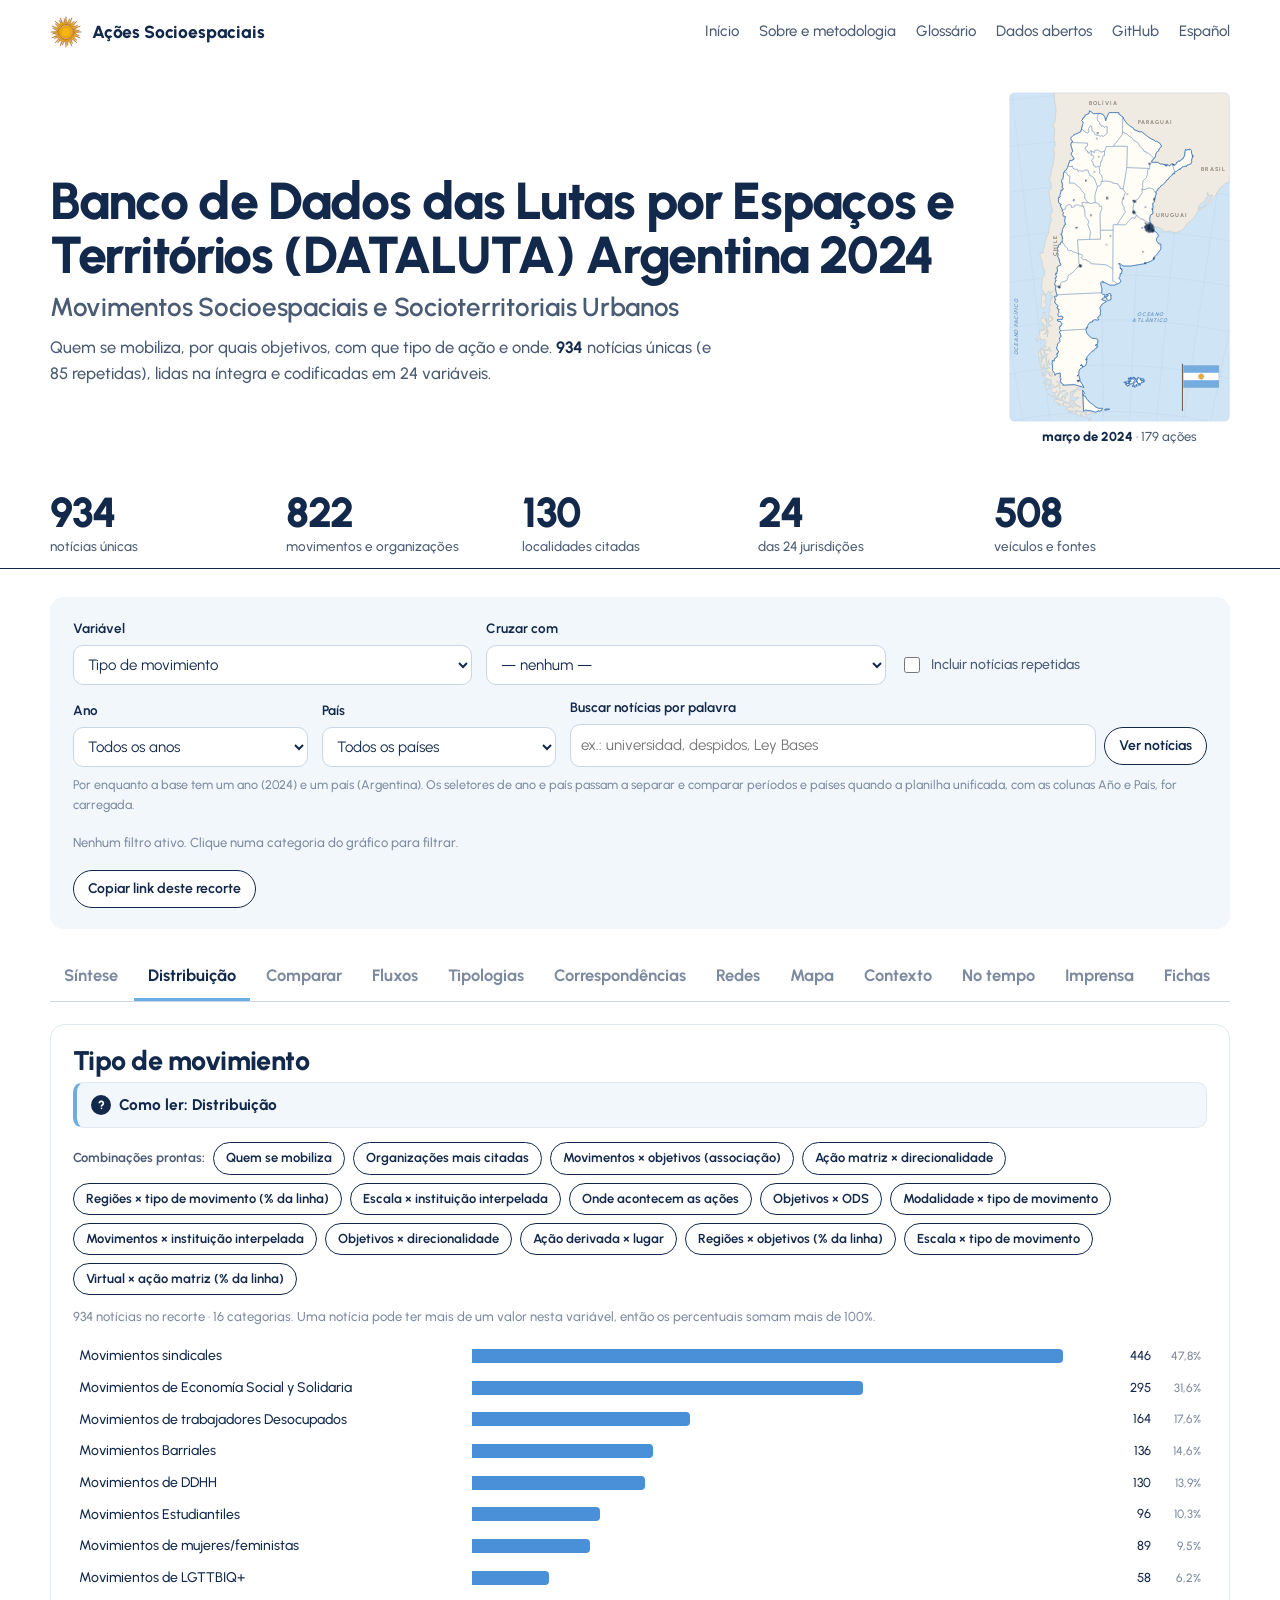
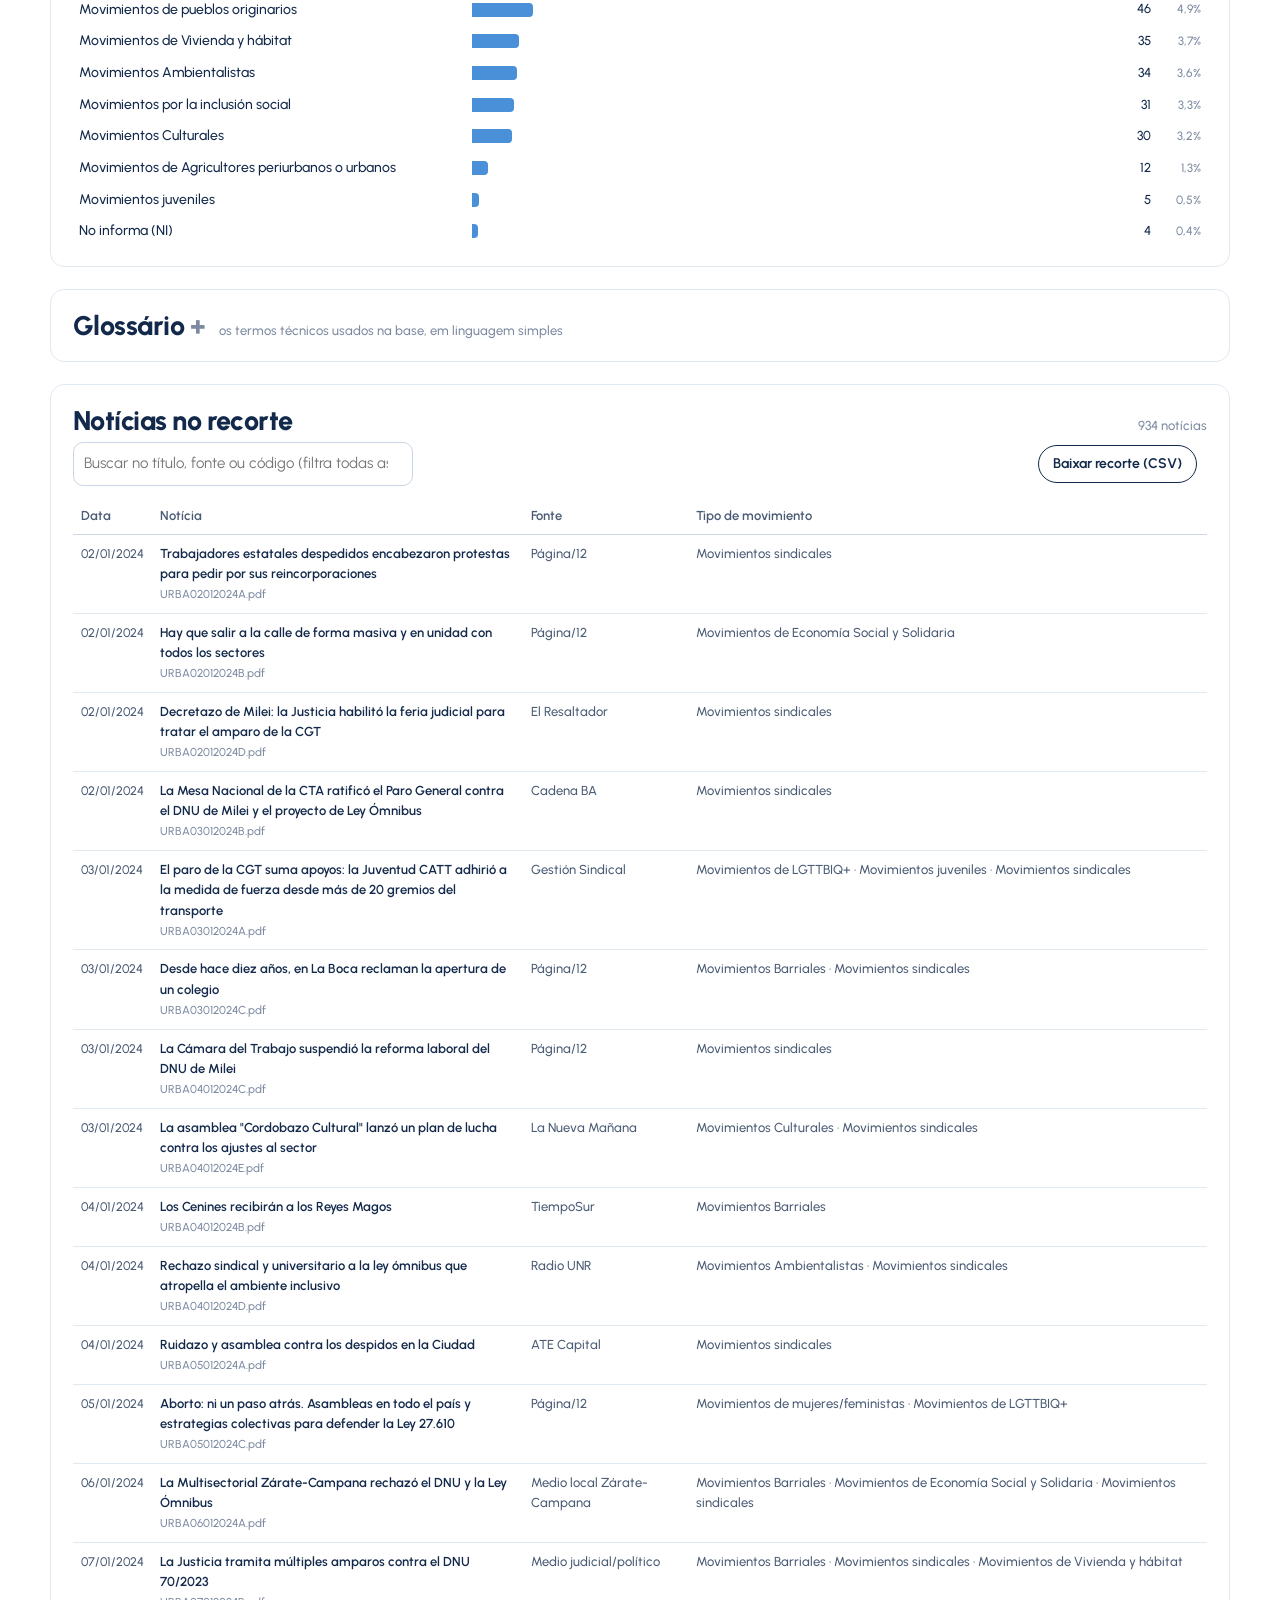
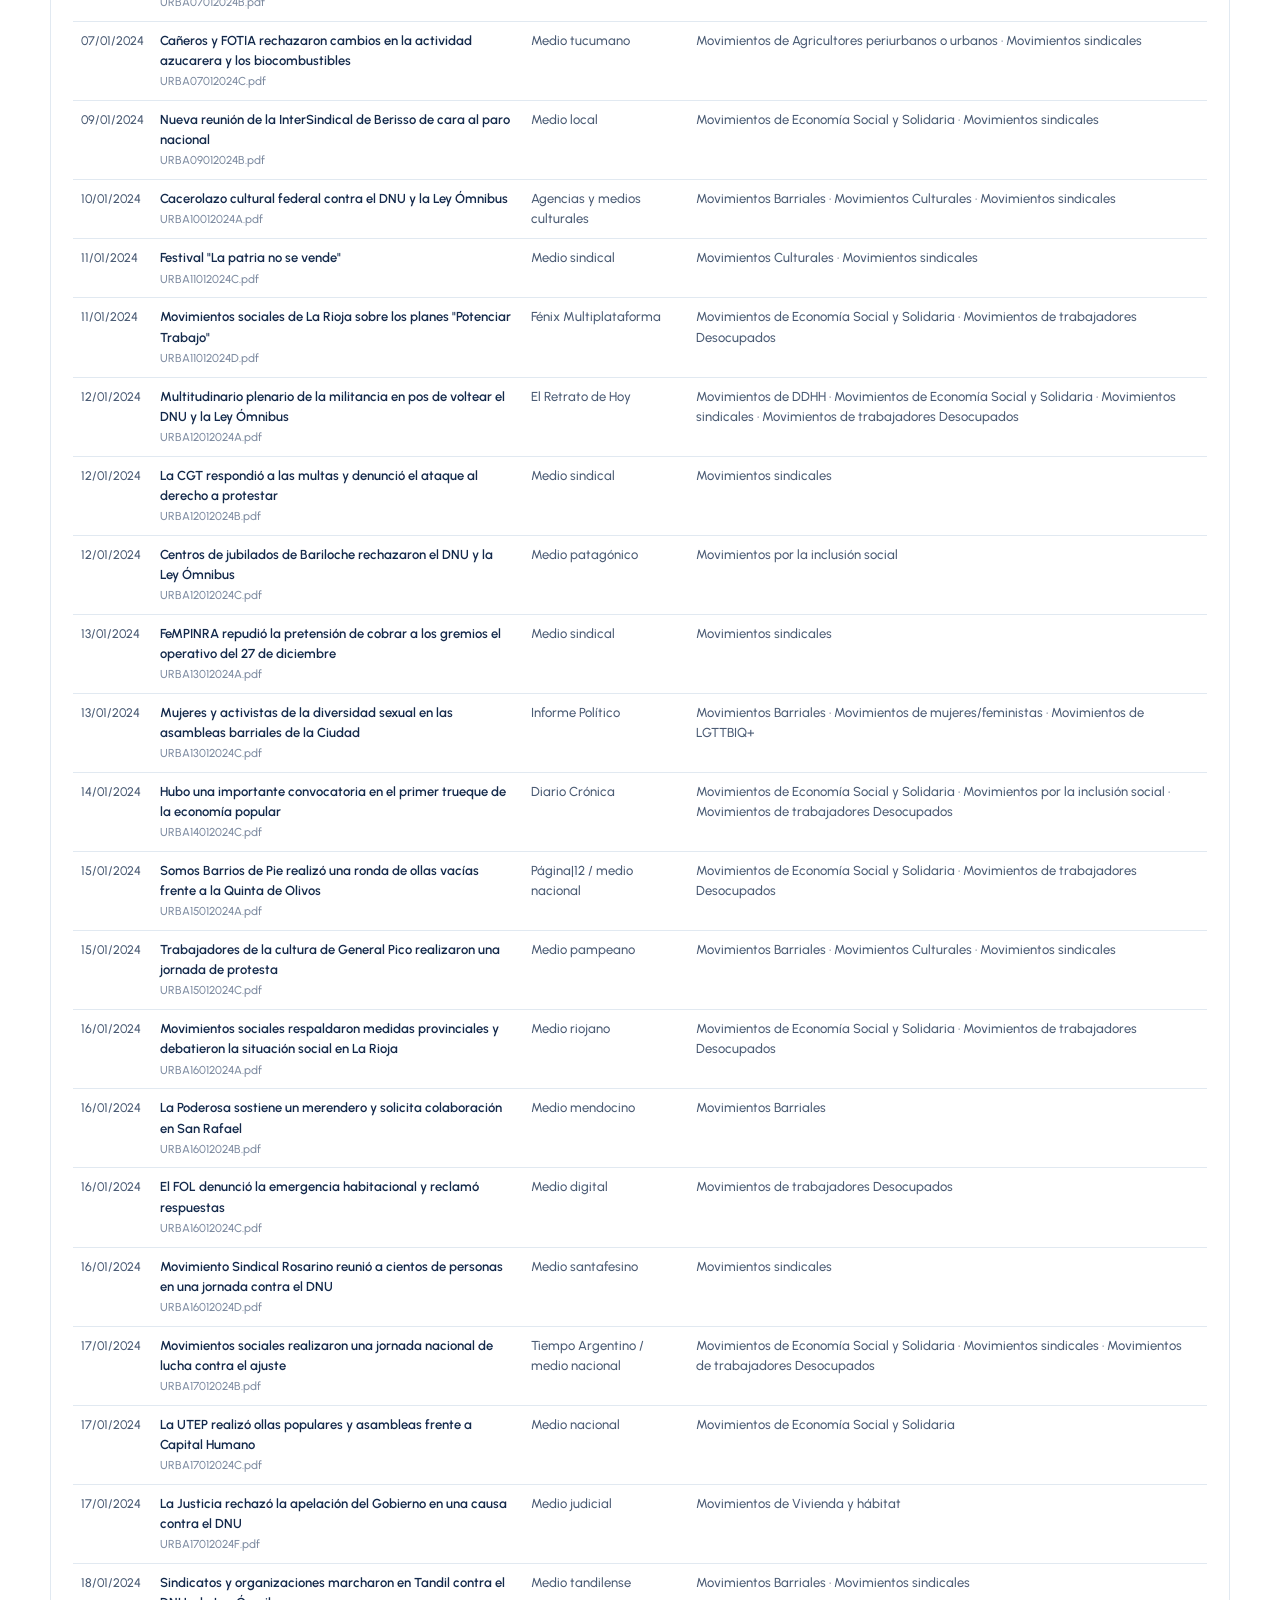
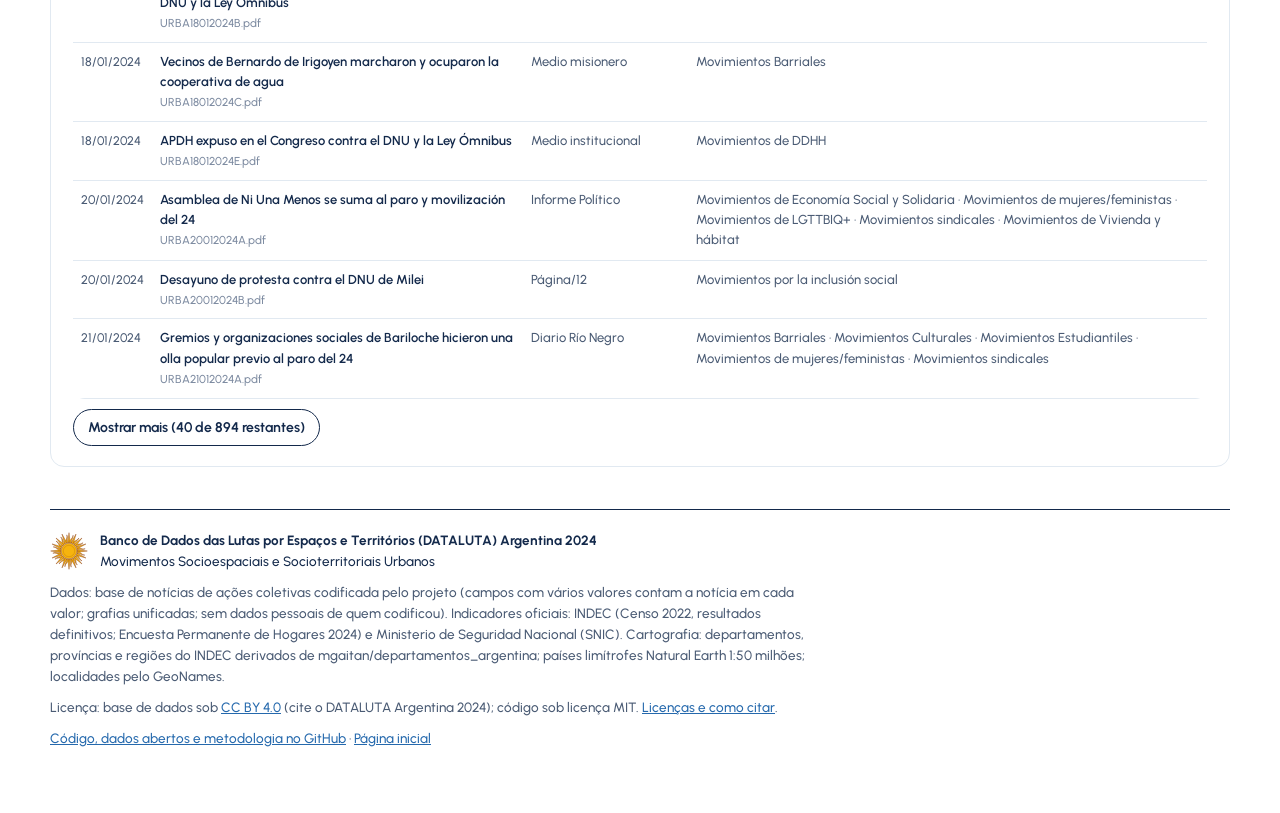
==== base/index.html @ a336e5ec "Mapa da abertura ocupa todo o cabeçalho da página inicial e perde o gráfico de semanas Co-Authored-B" ====
<!doctype html>
<html lang="pt-BR">
<head>
<meta charset="utf-8">
<meta name="viewport" content="width=device-width, initial-scale=1, viewport-fit=cover">
<title>DATALUTA Argentina 2024 · Movimentos Socioespaciais e Socioterritoriais Urbanos</title>
<link rel="icon" href="data:image/svg+xml,%3Csvg xmlns=%27http://www.w3.org/2000/svg%27 viewBox=%270 0 32 32%27%3E%3Crect width=%2732%27 height=%2732%27 rx=%276%27 fill=%27%2374acdf%27/%3E%3Ccircle cx=%2716%27 cy=%2716%27 r=%277%27 fill=%27%23f6b40e%27 stroke=%27%2385340a%27 stroke-width=%271.5%27/%3E%3C/svg%3E">
<meta name="description" content="Base interativa de notícias sobre ações coletivas na Argentina em 2024: distribuições, fluxos, tipologias, redes de movimentos, mapas com indicadores do INDEC e calendário.">
<meta property="og:title" content="Banco de Dados das Lutas por Espaços e Territórios (DATALUTA) Argentina 2024 - Movimentos Socioespaciais e Socioterritoriais Urbanos">
<meta property="og:description" content="Base interativa de notícias sobre ações coletivas na Argentina em 2024: distribuições, fluxos, tipologias, redes de movimentos, mapas com indicadores do INDEC e calendário.">
<meta property="og:type" content="website">
<link rel="preload" href="../assets/fonts/urbanist-latin-wght-normal.woff2" as="font" type="font/woff2" crossorigin>
<link rel="stylesheet" href="../assets/css/fontes.css?v=20261030d">
<link rel="stylesheet" href="../assets/js/vendor/leaflet-1.9.4/leaflet.css">
<link rel="stylesheet" href="../assets/css/base.css?v=20261030d">
<link rel="stylesheet" href="../assets/css/mapa-entrada.css?v=20261030d">
<script src="../assets/js/mapa-entrada.js?v=20261030d" defer></script>
</head>
<body>
<svg width="0" height="0" style="position:absolute" aria-hidden="true"><symbol id="sol" viewBox="-28 -28 56 56"><g fill="#f6b40e" stroke="#85340a" stroke-width=".6" stroke-linejoin="round"><path d="M-1.69 -12.38L0.00 -27.00L1.69 -12.38ZM3.17 -12.09L10.33 -24.94L6.31 -10.79ZM7.56 -9.96L19.09 -19.09L9.96 -7.56ZM10.79 -6.31L24.94 -10.33L12.09 -3.17ZM12.38 -1.69L27.00 0.00L12.38 1.69ZM12.09 3.17L24.94 10.33L10.79 6.31ZM9.96 7.56L19.09 19.09L7.56 9.96ZM6.31 10.79L10.33 24.94L3.17 12.09ZM1.69 12.38L0.00 27.00L-1.69 12.38ZM-3.17 12.09L-10.33 24.94L-6.31 10.79ZM-7.56 9.96L-19.09 19.09L-9.96 7.56ZM-10.79 6.31L-24.94 10.33L-12.09 3.17ZM-12.38 1.69L-27.00 0.00L-12.38 -1.69ZM-12.09 -3.17L-24.94 -10.33L-10.79 -6.31ZM-9.96 -7.56L-19.09 -19.09L-7.56 -9.96ZM-6.31 -10.79L-10.33 -24.94L-3.17 -12.09Z"/><path d="M1.08 -12.45C0.45 -16.99 6.22 -19.01 6.09 -23.22C6.27 -17.94 2.33 -15.83 3.77 -11.92ZM5.76 -11.09C6.92 -15.53 13.02 -15.18 14.51 -19.12C12.66 -14.17 8.21 -13.73 8.04 -9.57ZM9.57 -8.04C12.33 -11.70 17.84 -9.04 20.72 -12.11C17.12 -8.25 12.84 -9.54 11.09 -5.76ZM11.92 -3.77C15.87 -6.09 19.94 -1.53 23.78 -3.26C18.97 -1.07 15.52 -3.90 12.45 -1.08ZM12.45 1.08C16.99 0.45 19.01 6.22 23.22 6.09C17.94 6.27 15.83 2.33 11.92 3.77ZM11.09 5.76C15.53 6.92 15.18 13.02 19.12 14.51C14.17 12.66 13.73 8.21 9.57 8.04ZM8.04 9.57C11.70 12.33 9.04 17.84 12.11 20.72C8.25 17.12 9.54 12.84 5.76 11.09ZM3.77 11.92C6.09 15.87 1.53 19.94 3.26 23.78C1.07 18.97 3.90 15.52 1.08 12.45ZM-1.08 12.45C-0.45 16.99 -6.22 19.01 -6.09 23.22C-6.27 17.94 -2.33 15.83 -3.77 11.92ZM-5.76 11.09C-6.92 15.53 -13.02 15.18 -14.51 19.12C-12.66 14.17 -8.21 13.73 -8.04 9.57ZM-9.57 8.04C-12.33 11.70 -17.84 9.04 -20.72 12.11C-17.12 8.25 -12.84 9.54 -11.09 5.76ZM-11.92 3.77C-15.87 6.09 -19.94 1.53 -23.78 3.26C-18.97 1.07 -15.52 3.90 -12.45 1.08ZM-12.45 -1.08C-16.99 -0.45 -19.01 -6.22 -23.22 -6.09C-17.94 -6.27 -15.83 -2.33 -11.92 -3.77ZM-11.09 -5.76C-15.53 -6.92 -15.18 -13.02 -19.12 -14.51C-14.17 -12.66 -13.73 -8.21 -9.57 -8.04ZM-8.04 -9.57C-11.70 -12.33 -9.04 -17.84 -12.11 -20.72C-8.25 -17.12 -9.54 -12.84 -5.76 -11.09ZM-3.77 -11.92C-6.09 -15.87 -1.53 -19.94 -3.26 -23.78C-1.07 -18.97 -3.90 -15.52 -1.08 -12.45Z"/><circle r="11.5"/></g><circle r="8.4" fill="none" stroke="#85340a" stroke-width=".5" opacity=".55"/></symbol></svg>

<header class="hero">
  <nav class="topo" aria-label="Navegação principal">
    <a class="marca" href="../"><svg viewBox="-28 -28 56 56" aria-hidden="true"><use href="#sol" x="-28" y="-28" width="56" height="56"/></svg><span>Ações Socioespaciais</span></a>
    <div class="links"><a href="../">Início</a><a href="../sobre/">Sobre e metodologia</a><a href="#" id="linkGloss">Glossário</a><a href="../#dados">Dados abertos</a><a href="https://github.com/wiliansventura98-collab/site-acoes">GitHub</a><a href="../es/base/" hreflang="es" lang="es" id="linkIdioma">Español</a></div>
  </nav>
  <div class="hero-in">
    <div class="brand-txt">
      <h1 class="titulo-base">Banco de Dados das Lutas por Espaços e Territórios (DATALUTA) Argentina 2024<span>Movimentos Socioespaciais e Socioterritoriais Urbanos</span></h1>
      <p class="lede" id="lede">Carregando a base…</p>
    </div>
    <figure class="mapa-entrada" data-entrada="../dados/entrada.json" data-duracao="7000"></figure>
    <div class="kpis" id="kpis" aria-label="Indicadores do recorte"></div>
  </div>
</header>

<div class="wrap">
  <section class="panel controls-panel" aria-label="Seleção">
    <div class="controls">
      <label class="f" for="var">Variável
        <select id="var"></select>
      </label>
      <label class="f" for="cross">Cruzar com
        <select id="cross"></select>
      </label>
      <label class="opt" for="rep"><input type="checkbox" id="rep"> Incluir notícias repetidas</label>
    </div>
    <div class="controls controls-2">
      <label class="f" for="fAno">Ano
        <select id="fAno"></select>
      </label>
      <label class="f" for="fPais">País
        <select id="fPais"></select>
      </label>
      <label class="f busca-topo" for="qTop">Buscar notícias por palavra
        <span class="busca-linha"><input type="search" id="qTop" placeholder="ex.: universidad, despidos, Ley Bases" autocomplete="off" spellcheck="false"><a class="btn" href="#newsSec" id="verNoticias">Ver notícias</a></span>
      </label>
    </div>
    <p class="nota-ano" id="notaAno"></p>
    <div class="chips" id="chips"></div>
  </section>

  <nav class="tabs" role="tablist" aria-label="Visualizações">
    <a href="#sintese" role="tab" id="tab-sin" aria-selected="false">Síntese</a>
    <a href="#distribuicao" role="tab" id="tab-dist" aria-selected="true">Distribuição</a>
    <a href="#comparar" role="tab" id="tab-cmp" aria-selected="false">Comparar</a>
    <a href="#fluxos" role="tab" id="tab-flow" aria-selected="false">Fluxos</a>
    <a href="#tipologias" role="tab" id="tab-typo" aria-selected="false">Tipologias</a>
    <a href="#correspondencias" role="tab" id="tab-acm" aria-selected="false">Correspondências</a>
    <a href="#redes" role="tab" id="tab-net" aria-selected="false">Redes</a>
    <a href="#mapa" role="tab" id="tab-map" aria-selected="false">Mapa</a>
    <a href="#contexto" role="tab" id="tab-ctx" aria-selected="false">Contexto</a>
    <a href="#tempo" role="tab" id="tab-time" aria-selected="false">No tempo</a>
    <a href="#imprensa" role="tab" id="tab-imp" aria-selected="false">Imprensa</a>
    <a href="#fichas" role="tab" id="tab-fic" aria-selected="false">Fichas</a>
  </nav>

  <section class="panel" id="dist" role="tabpanel" aria-labelledby="tab-dist" aria-live="polite">
    <div class="sechead">
      <h2 id="distTitle">—</h2>
      <div class="tools" id="distTools"></div>
    </div>
    <details class="guia"><summary>Como ler: Distribuição</summary><div class="guia-corpo"><h4>O que mostra</h4><p>Quantas notícias têm cada categoria da variável escolhida. Com “Cruzar com”, vira uma tabela: cada célula conta as notícias que têm as duas categorias ao mesmo tempo.</p>
<h4>Como ler</h4><ul><li><b>Barra:</b> número de notícias; ao lado, a porcentagem do recorte. Como uma notícia pode ter vários valores (por exemplo, dois tipos de movimento), as porcentagens podem somar mais de 100%.</li>
<li><b>Tabela, modo Contagem:</b> quanto mais escura a célula, mais notícias. <b>% da linha</b> responde “das notícias desta linha, quantas têm aquela coluna?”; <b>% da coluna</b>, o inverso.</li>
<li><b>Modo Associação:</b> compara cada célula com o que se esperaria se as variáveis não tivessem relação. Azul = aparece <i>mais</i> que o esperado; laranja = <i>menos</i>; branco = dentro do esperado.</li></ul>
<h4>Exemplo nesta base</h4><p>Os <b>movimentos sindicais</b> aparecem em 446 das 934 notícias (47,8%). Cruzando tipo de movimento com objetivos no modo Associação, os <b>movimentos feministas</b> têm resíduo +13,7 em “igualdade de gênero” e os <b>estudantis</b> +11,7 em “objetivos educativos”: são as combinações mais típicas da base.</p>
<h4>Cuidados</h4><p>Categorias grandes dominam a contagem bruta; para saber o que é característico de cada grupo, use % da linha ou Associação.</p></div></details>
    <div class="presets" id="distPresets"></div>
    <p class="note" id="distNote"></p>
    <div id="distBody"></div>
  </section>

  <section class="panel" id="flowSec" role="tabpanel" aria-labelledby="tab-flow" hidden>
    <div class="sechead"><h2>Fluxos entre variáveis</h2><span class="meta" id="flowMeta"></span></div>
    <div class="mapctl">
      <label class="f" for="flowA">Etapa 1<select id="flowA"></select></label>
      <label class="f" for="flowB">Etapa 2<select id="flowB"></select></label>
      <label class="f" for="flowC">Etapa 3<select id="flowC"></select></label>
      <label class="f" for="flowN">Categorias por etapa
        <select id="flowN"><option value="5">5 principais</option><option value="8" selected>8 principais</option><option value="10">10 principais</option><option value="14">14 principais</option></select>
      </label>
    </div>
    <details class="guia"><summary>Como ler: Fluxos</summary><div class="guia-corpo"><h4>O que mostra</h4><p>Como as categorias de duas ou três variáveis se encadeiam nas mesmas notícias: por exemplo, quem se mobiliza → com que tipo de ação → por qual objetivo.</p>
<h4>Como ler</h4><ul><li>Cada <b>coluna</b> é uma variável; cada <b>bloco</b>, uma categoria (altura ∝ notícias).</li><li>Cada <b>faixa</b> liga categorias que aparecem juntas; a espessura é o número de notícias.</li><li>Passe o mouse para ver os valores; clique para filtrar.</li></ul>
<h4>Exemplo nesta base</h4><p>Siga a faixa que sai de “Movimientos sindicales”: a parte mais grossa vai para deslocamentos coletivos (marchas, mobilizações) e daí para objetivos laborais.</p>
<h4>Cuidados</h4><p>Quando uma notícia tem várias categorias, seu peso é repartido entre as combinações, para que cada coluna some o total de notícias do recorte.</p></div></details>
    <div class="presets" id="flowPresets"></div>
    <p class="note" id="flowNote"></p>
    <div class="chart" id="flowChart"></div>
  </section>

  <section class="panel" id="typoSec" role="tabpanel" aria-labelledby="tab-typo" hidden>
    <div class="sechead"><h2>Tipologias da ação</h2><span class="meta" id="typoMeta"></span></div>
    <div class="mapctl">
      <label class="f" for="typoA">Agrupar por<select id="typoA"></select></label>
      <label class="f" for="typoB">Subdividir por<select id="typoB"></select></label>
    </div>
    <details class="guia"><summary>Como ler: Tipologias</summary><div class="guia-corpo"><h4>O que mostra</h4><p>Um mapa de árvore: retângulos dentro de retângulos. O retângulo grande é a ação matriz; dentro dele, as ações derivadas.</p>
<h4>Como ler</h4><p>A área de cada retângulo é proporcional ao número de notícias. Compare tamanhos dentro do mesmo bloco para ver quais formas concretas cada tipo de ação assume.</p>
<h4>Exemplo nesta base</h4><p>“Acciones comunicativas” é a ação matriz mais frequente (274 notícias); dentro dela, os retângulos mostram as formas derivadas, como comunicados e conferências.</p></div></details>
    <div class="presets" id="typoPresets"></div>
    <p class="note" id="typoNote"></p>
    <div class="chart" id="typoChart"></div>
  </section>

  <section class="panel" id="netSec" role="tabpanel" aria-labelledby="tab-net" hidden>
    <div class="sechead"><h2>Articulações entre movimentos</h2><span class="meta" id="netMeta"></span></div>
    <div class="mapctl">
      <label class="f" for="netVar">Rede de<select id="netVar"></select></label>
      <label class="f" for="netN">Nós
        <select id="netN"><option value="25">25 mais citados</option><option value="40" selected>40 mais citados</option><option value="60">60 mais citados</option></select>
      </label>
      <label class="f" for="netMin">Ligação mínima
        <select id="netMin"><option value="1">1 notícia em comum</option><option value="2" selected>2 notícias em comum</option><option value="3">3 notícias em comum</option><option value="5">5 notícias em comum</option></select>
      </label>
      <label class="f" for="netCor">Cor dos nós
        <select id="netCor"><option value="tipo">Tipo de movimento predominante</option><option value="com">Comunidade (blocos que agem juntos)</option></select>
      </label>
    </div>
    <details class="guia"><summary>Como ler: Redes</summary><div class="guia-corpo"><h4>O que mostra</h4><p>Quais organizações (ou outras categorias) aparecem juntas nas mesmas notícias: as articulações entre movimentos.</p>
<h4>Como ler</h4><ul><li><b>Círculo:</b> uma organização; o tamanho é o número de notícias.</li><li><b>Linha:</b> notícias em comum; quanto mais grossa, mais vezes agiram juntas.</li><li><b>Cor:</b> tipo de movimento predominante ou, se escolhido, comunidade (bloco de organizações que agem mais entre si do que com as demais).</li><li><b>Tabela abaixo:</b> grau = número de parceiros; força = notícias em comum; intermediação = quanto a organização faz a ponte entre outras.</li></ul>
<h4>Exemplo nesta base</h4><p>A UTEP é o nó central: 165 notícias e 23 parceiros. As ligações mais fortes são MTE–UTEP (36 notícias em comum) e Movimiento Evita–UTEP (32). O Movimiento Evita e o Polo Obrero têm alta intermediação: ligam blocos diferentes.</p></div></details>
    <div class="presets" id="netPresets"></div>
    <p class="note" id="netNote"></p>
    <div class="chart" id="netChart"></div>
    <div class="sechead" style="margin-top:24px"><h2>Quem articula a rede</h2><span class="meta">clique no cabeçalho para ordenar</span></div>
    <p class="note" id="netCentNote"></p>
    <div class="scroll" id="netCent"></div>
  </section>

  <section class="panel" id="mapSec" role="tabpanel" aria-labelledby="tab-map" hidden>
    <div class="sechead"><h2 id="mapTitle">Mapa</h2><span class="meta" id="mapMeta"></span></div>
    <div class="mapctl mc">
      <fieldset class="mc-grupo"><legend><span>1</span> O que mapear</legend>
        <div class="mc-linha">
      <label class="f">Visualização
        <span class="seg" id="mapVis">
          <button data-v="prancha" aria-pressed="true">Prancha cartográfica</button>
          <button data-v="web" aria-pressed="false">Mapa navegável (mundo)</button>
        </span>
      </label>
      <label class="f">Unidade espacial
        <span class="seg" id="mapUnit">
          <button data-v="loc" aria-pressed="true">Localidades</button>
          <button data-v="dept" aria-pressed="false">Departamentos</button>
          <button data-v="prov" aria-pressed="false">Províncias</button>
        </span>
      </label>
      <label class="f">Medida e representação
        <span class="seg" id="mapMeasure">
          <button data-v="abs" aria-pressed="true">Absoluto · círculos</button>
          <button data-v="rate" aria-pressed="false">Taxa · coroplético</button>
          <button data-v="both" aria-pressed="false">Ambos</button>
        </span>
      </label>
      <label class="f">Quantos mapas
        <span class="seg" id="mapMode">
          <button data-v="one" aria-pressed="true">Um mapa</button>
          <button data-v="multi" aria-pressed="false">Por categoria</button>
        </span>
      </label>
        </div>
      </fieldset>
      <fieldset class="mc-grupo"><legend><span>2</span> Camadas, categorias e período</legend>
        <div class="mc-linha">
      <label class="f mc-largo" for="ctxLayer">Camada de contexto
        <select id="ctxLayer">
          <option value="">Nenhuma</option>
          <optgroup label="População · Censo 2022">
            <option value="dens">Densidade demográfica (província)</option>
            <option value="popAbs">População absoluta (círculos)</option>
          </optgroup>
          <optgroup label="Pobreza e trabalho · INDEC, EPH">
            <option value="pob">Pobreza 2024 (região)</option>
            <option value="ind">Indigência 2024 (região)</option>
            <option value="des">Desocupação 2024 (região)</option>
            <option value="pobAgl">Pobreza 2024 (31 aglomerados)</option>
            <option value="desAgl">Desocupação 2024 (31 aglomerados)</option>
          </optgroup>
          <optgroup label="Violência · SNIC">
            <option value="hom24">Homicídios 2024 (província)</option>
          </optgroup>
        </select>
      </label>
      <label class="f" for="mapMes">Período
        <span class="perio"><select id="mapMes"><option value="">Ano inteiro (2024)</option></select><button class="btn" id="mapPlay" type="button" aria-pressed="false">Animar mês a mês</button></span>
      </label>
      <label class="f" for="cmpVar" id="cmpWrap" hidden>Comparar categorias de
        <select id="cmpVar"></select>
      </label>
      <label class="f" for="cmpN" id="cmpNWrap" hidden>Categorias
        <select id="cmpN"><option value="4">4 principais</option><option value="6" selected>6 principais</option><option value="9">9 principais</option><option value="12">12 principais</option></select>
      </label>
        </div>
      </fieldset>
      <fieldset class="mc-grupo"><legend><span>3</span> Opções da prancha</legend>
        <div class="mc-linha mc-opcoes">
      <label class="opt" for="mapDest"><input type="checkbox" id="mapDest" checked> Destacar lugares muito acima ou abaixo do esperado</label>
      <label class="opt" for="mapTopo"><input type="checkbox" id="mapTopo" checked> Mostrar nomes de lugares (mudam com o zoom)</label>
      <label class="f" for="author">Elaboração (aparece na nota)
        <input type="text" id="author" placeholder="ex.: Nome, instituição">
      </label>
        </div>
      </fieldset>
    </div>
    <details class="guia"><summary>Como ler: Mapas</summary><div class="guia-corpo"><h4>O que mostra</h4><p>Onde acontecem as ações noticiadas. A regra cartográfica é: <b>valores absolutos em círculos</b> (quantas notícias) e <b>valores relativos em cores</b> (notícias por 100 mil habitantes ou indicadores do Censo).</p>
<h4>Como ler</h4><ul><li><b>Círculos amarelos:</b> a área é proporcional ao número de notícias que citam o lugar.</li><li><b>Coroplético (cores):</b> do mais claro ao mais escuro, valores maiores. As classes estão na legenda.</li>
<li><b>Camada de contexto:</b> pinta o fundo com um indicador oficial, para comparar com os círculos de notícias.</li><li><b>Mapa bivariado:</b> uma só cor combina notícias por habitante (amarelo) e o indicador (azul); veja “Como ler” na legenda.</li>
<li><b>Pontos quentes (LISA):</b> laranja = departamentos com muitas notícias por habitante cercados de vizinhos também com muitas; azul = poucos cercados de poucos. Só aparecem quando o padrão dificilmente seria acaso (p &lt; 0,05, em 499 sorteios). O passo a passo, com um exemplo, está no quadro “Como foi calculado este mapa”.</li>
<li><b>Nomes de lugares:</b> aparecem mais cidades à medida que você aproxima (botões +/−, Ctrl + rolagem ou pinça).</li>
<li><b>Contornos laranja e azul (destaques):</b> por departamento ou província, marcam lugares com notícias <i>muito acima</i> (laranja) ou <i>muito abaixo</i> (azul) do que a população faria esperar. Exemplo: Los Lagos e Bariloche, no sul de Neuquén e Río Negro, têm várias vezes mais notícias do que o esperado para a sua população. O contorno só aparece quando a diferença é grande demais para ser acaso.</li>
<li><b>Mapa navegável (mundo):</b> em “Visualização”, troca a prancha por um mapa que pode ser arrastado para qualquer país, com nomes de países, cidades e bairros que mudam com o zoom (e ruas, no fundo OpenStreetMap). As camadas são as mesmas.</li></ul>
<h4>Exemplo nesta base</h4><p>Por localidade, a cidade de Buenos Aires tem o maior círculo (254 notícias). Pela taxa por habitante, departamentos menores da Patagônia aparecem acima, porque poucas notícias pesam mais numa população pequena.</p>
<h4>Cuidados</h4><p>Em lugares pouco populosos, uma única notícia gera taxas altas; leia a taxa junto com os círculos. Notícias nacionais, virtuais ou sem lugar não entram no mapa.</p></div></details>
    <div class="presets" id="mapPresets"></div>
    <p class="note" id="mapNote"></p>
    <details class="calc calcbox" id="mapCalc"><summary>Como foi calculado este mapa</summary><div id="mapCalcCorpo"></div></details>
    <div class="wmap" id="wmap" hidden></div>
    <div class="sheet" id="sheet"></div>
    <div class="sheetbar">
      <span class="meta">Passe o mouse para ver valores e clique num lugar para filtrar. Aproxime com os botões +/−, Ctrl + rolagem ou pinça, e arraste para mover.</span>
      <div class="tools"><button class="btn" id="dlPng" hidden>Baixar PNG</button><button class="btn" id="dlSvg" hidden>Baixar SVG</button><span class="toast" id="mapMsg"></span></div>
    </div>
    <div class="rank" id="mapRank"></div>
  </section>


  <section class="panel" id="ctxSec" role="tabpanel" aria-labelledby="tab-ctx" hidden>
    <div class="sechead"><h2>Notícias e indicadores oficiais</h2><span class="meta" id="ctxMeta"></span></div>
    <div class="mapctl">
      <label class="f">Unidade
        <span class="seg" id="ctxNivel">
          <button data-v="prov" aria-pressed="true">Províncias</button>
          <button data-v="dept" aria-pressed="false">Departamentos</button>
        </span>
      </label>
      <label class="f" for="ctxX">Indicador (eixo horizontal)
        <select id="ctxX">
          <option value="densidade_hab_km2">Densidade demográfica, 2022 (hab./km², escala log)</option>
          <option value="populacao_2022">População, 2022 (escala log)</option>
          <option value="taxa_homicidios_2024">Homicídios dolosos por 100 mil hab., 2024</option>
        </select>
      </label>
    </div>
    <details class="guia"><summary>Como ler: Contexto</summary><div class="guia-corpo"><h4>O que mostra</h4><p>Se os lugares com mais mobilização registrada são também os de maior carência, densidade, violência etc. Cada ponto é uma província ou um departamento.</p>
<h4>Como ler</h4><ul><li><b>Eixo vertical:</b> notícias por 100 mil habitantes (quanto mais alto, mais mobilização registrada em proporção à população).</li><li><b>Eixo horizontal:</b> o indicador oficial escolhido (quanto mais à direita, maior).</li>
<li><b>Linhas cinzas de mediana:</b> dividem o gráfico em quatro quadrantes, com o nome de cada situação (por exemplo, “indicador alto, poucas notícias”).</li><li><b>Linha tracejada:</b> tendência média. Subindo para a direita = relação positiva; descendo = negativa.</li>
<li><b>r e ρ:</b> força da relação, de −1 a +1. Perto de 0 = sem relação; até ±0,3 = fraca; ±0,3 a ±0,6 = moderada; acima de ±0,6 = forte.</li><li><b>Pontos com contorno:</b> laranja = muito acima da tendência (mais notícias do que o indicador faria esperar); azul = muito abaixo. São os casos que merecem um olhar específico, e aparecem nomeados na leitura acima do gráfico.</li></ul>
<h4>Exemplo nesta base</h4><p>Por departamento, com a privação material dos domicílios no eixo horizontal, a correlação de Spearman é −0,27: relação fraca e negativa. Os departamentos mais pobres tendem levemente a ter <i>menos</i> notícias por habitante.</p>
<h4>Indicadores disponíveis</h4><p>O seletor traz só indicadores <b>ligados às lutas</b>: privação material, moradia e serviços, educação, trabalho e proteção, povos originários, bairros populares (RENABAP), economia popular (ReNaTEP), voto presidencial de 2023 e femicídios. A densidade e a população ficam como <b>controles</b>, para checar se uma relação não é só efeito do tamanho das cidades. Indicadores sem ligação direta com as ações (internet, computador, piso, envelhecimento, migração, fecundidade etc.) foram retirados do site; continuam no CSV de contexto, na área de dados abertos.</p><h4>Cuidados</h4><p>Correlação não é causa. A relação vale para lugares, não para pessoas (falácia ecológica). E a base mede notícias, não todos os protestos: a cobertura da imprensa varia (veja a aba Imprensa).</p></div></details>
    <div class="presets" id="ctxPresets"></div>
    <div class="leitura" id="ctxLeitura" hidden></div>
    <p class="note" id="ctxNote"></p>
    <div class="chart" id="ctxChart"></div>
    <div class="sechead" style="margin-top:28px"><h2>Panorama por província</h2><span class="meta">clique no cabeçalho para ordenar</span></div>
    <div class="scroll" id="ctxTable"></div>
    <div class="sechead" style="margin-top:28px"><h2>Regiões estatísticas</h2><span class="meta">INDEC, Encuesta Permanente de Hogares</span></div>
    <div class="scroll" id="ctxRegions"></div>
    <p class="foot" id="ctxSources"></p>
  </section>

  <section class="panel" id="timeSec" role="tabpanel" aria-labelledby="tab-time" hidden>
    <div class="sechead">
      <h2>Notícias por mês</h2>
      <span class="meta" id="timeMeta"></span>
    </div>
    <details class="guia"><summary>Como ler: No tempo</summary><div class="guia-corpo"><h4>O que mostra</h4><p>Quando as ações aconteceram: por mês, por dia (calendário) e por semana, com os principais acontecimentos políticos de 2024 marcados.</p>
<h4>Como ler</h4><ul><li><b>Colunas mensais:</b> notícias por mês da publicação. Os círculos numerados no alto são os acontecimentos.</li><li><b>Calendário:</b> cada quadrado é um dia; mais escuro = mais ações iniciadas; quadrados com contorno colorido são os dias dos acontecimentos.</li>
<li><b>Semana a semana:</b> áreas empilhadas por categoria; os triângulos laranja marcam semanas de pico, com muito mais notícias que o comum (acima do terceiro quartil mais 1,5 vez o intervalo interquartil, critério usual para valores atípicos). Os cartões abaixo comparam cada acontecimento com uma semana típica e listam as notícias daquela semana.</li></ul>
<h4>Exemplo nesta base</h4><p>Março é o mês com mais notícias (187), puxado pelo 8M e pelo 24 de março, Dia da Memória: as três semanas de pico do ano estão nesse mês, com 47 a 55 notícias cada, mais de três vezes uma semana típica (15).</p></div></details>
    <div class="presets" id="timePresets"></div>
    <p class="note" id="timeNote">Mês da notícia. Clique numa coluna para filtrar o mês.</p>
    <div class="chart" id="timeMain"></div>
    <div class="sechead" style="margin-top:28px"><h2>Calendário das ações</h2><span class="meta" id="calMeta"></span></div>
    <p class="note">Ações por data de início, dia a dia. Cada quadrado é um dia de 2024; quanto mais escuro, mais ações iniciadas.</p>
    <div class="chart" id="calChart"></div>
    <div class="sechead" style="margin-top:28px"><h2>Semana a semana, com os acontecimentos de 2024</h2><span class="meta" id="semMeta"></span></div>
    <div class="mapctl">
      <label class="f" for="semVar">Empilhar por<select id="semVar"></select></label>
      <label class="f" for="semN">Categorias<select id="semN"><option value="4">4 principais</option><option value="6" selected>6 principais</option><option value="8">8 principais</option></select></label>
      <label class="opt" for="semEv"><input type="checkbox" id="semEv" checked> Mostrar acontecimentos</label>
    </div>
    <p class="note" id="semNote"></p>
    <div class="chart" id="semChart"></div>
    <ol class="eventos" id="semEventos"></ol>
    <div class="sechead" style="margin-top:28px">
      <h2 id="smTitle">—</h2>
    </div>
    <p class="note" id="smNote"></p>
    <div class="sm" id="timeSm"></div>
  </section>

  <section class="panel sintese" id="sinSec" role="tabpanel" aria-labelledby="tab-sin" hidden>
    <div class="sechead"><h2>Síntese do recorte</h2><span class="meta" id="sinMeta"></span></div>
    <details class="guia"><summary>Como ler: Síntese</summary><div class="guia-corpo"><h4>O que é</h4><p>Uma leitura em texto, com gráficos e mapa, que reúne os principais resultados das outras abas: quem se mobiliza, como, por quê, onde, quando, com quem, diante de que contexto e com que cobertura da imprensa.</p>
<h4>Como usar</h4><ul><li>A síntese é <b>calculada a partir do recorte atual</b>: se você filtrar, por exemplo, só os movimentos sindicais ou só a Patagônia, o texto e os gráficos são refeitos para esse recorte.</li><li>Os botões de <b>sínteses prontas</b> abrem recortes já montados. Para voltar à base inteira, use “Toda a base”.</li><li>Cada seção indica em qual aba o resultado pode ser aprofundado.</li><li>Use “Imprimir ou salvar em PDF” para levar a síntese a um texto, uma aula ou uma reunião.</li></ul>
<h4>Cuidados</h4><p>Os textos são gerados automaticamente a partir de regras estatísticas simples, descritas ao final. Eles descrevem o que as notícias registram, e servem como ponto de partida para a interpretação, não como conclusão.</p></div></details>
    <div class="presets" id="sinPresets"></div>
    <div class="sin-tools"><button class="btn" id="sinPrint" type="button">Imprimir ou salvar em PDF</button></div>
    <article id="sinBody"></article>
  </section>

  <section class="panel" id="cmpSec" role="tabpanel" aria-labelledby="tab-cmp" hidden>
    <div class="sechead"><h2>Comparar dois recortes</h2><span class="meta" id="cmpMeta"></span></div>
    <div class="mapctl">
      <label class="f" for="cmpAv">Grupo A: variável<select id="cmpAv"></select></label>
      <label class="f" for="cmpAk">Grupo A: categoria<select id="cmpAk"></select></label>
      <label class="f" for="cmpBk">Grupo B<select id="cmpBk"></select></label>
      <label class="f" for="cmpY">Comparar segundo<select id="cmpY"></select></label>
    </div>
    <details class="guia"><summary>Como ler: Comparar</summary><div class="guia-corpo"><h4>O que mostra</h4><p>Dois grupos de notícias lado a lado. O grupo A é uma categoria (por exemplo, a região Gran Buenos Aires); o grupo B é outra categoria ou todas as demais da mesma variável. Para cada categoria de uma terceira variável, o gráfico mostra que parte das notícias de cada grupo a contém.</p>
<h4>Como ler</h4><ul><li><b>Ponto azul</b> = grupo A; <b>ponto amarelo</b> = grupo B. Quanto mais à direita, maior a porcentagem.</li>
<li>A <b>linha entre os pontos</b> é a diferença. Linha escura = diferença significativa; linha clara = pode ser acaso.</li>
<li>A <b>coluna da direita</b> traz a diferença em pontos percentuais (A − B). O asterisco (*) marca diferenças estatisticamente significativas a 5%.</li>
<li>As linhas estão ordenadas da maior vantagem de A (no alto) à maior vantagem de B (embaixo).</li></ul>
<h4>Exemplos nesta base</h4><ul>
<li><b>Gran Buenos Aires × demais regiões, segundo tipo de movimento:</b> os movimentos sindicais aparecem em 52,1% das notícias da GBA e em 43,2% das demais regiões (+8,9 p.p., significativo). Já os movimentos feministas são mais frequentes fora da GBA (11,8% contra 6,8%) e os de povos originários também (6,1% contra 2,6%).</li>
<li><b>Movimentos sindicais × demais, segundo ação matriz:</b> os sindicatos recorrem mais a deslocamentos coletivos, como marchas (29,8% contra 21,3%), e a interrupções do processo produtivo, como greves (5,8% contra 1,2%); usam menos ações comunicativas (25,8% contra 32,9%).</li></ul>
<p>Use os botões de exemplos acima do gráfico para abrir essas comparações.</p>
<h4>Cuidados</h4><p>Diferenças pequenas em categorias com poucas notícias quase nunca são significativas. Notícias que pertencem aos dois grupos entram em ambos.</p></div></details>
    <div class="presets" id="cmpPresets"></div>
    <p class="note" id="cmpNote"></p>
    <div class="leitura" id="cmpLeitura" hidden></div>
    <div class="chart" id="cmpChart"></div>
  </section>

  <section class="panel" id="acmSec" role="tabpanel" aria-labelledby="tab-acm" hidden>
    <div class="sechead"><h2>Análise de correspondências múltiplas</h2><span class="meta" id="acmMeta"></span></div>
    <div class="mapctl">
      <div class="f">Variáveis ativas<div class="checks" id="acmVars"></div></div>
      <label class="f" for="acmN">Categorias por variável<select id="acmN"><option value="5">5 principais</option><option value="8" selected>8 principais</option><option value="12">12 principais</option></select></label>
      <label class="f" for="acmAx">Eixos<select id="acmAx"><option value="0,1">1 e 2</option><option value="0,2">1 e 3</option><option value="1,2">2 e 3</option></select></label>
      <label class="opt" for="acmRows"><input type="checkbox" id="acmRows"> Mostrar as notícias como pontos</label>
    </div>
    <details class="guia"><summary>Como ler: Correspondências</summary><div class="guia-corpo"><h4>O que mostra</h4><p>Um “mapa” das categorias de várias variáveis ao mesmo tempo. Categorias que costumam aparecer <b>nas mesmas notícias</b> ficam <b>próximas</b>; as que raramente aparecem juntas ficam distantes. É a análise de correspondências múltiplas (ACM), muito usada nas ciências sociais para descrever espaços de práticas.</p>
<h4>Como ler, passo a passo</h4><ol><li><b>Olhe o centro:</b> perto do cruzamento das linhas tracejadas estão as categorias mais comuns, as que não diferenciam ninguém.</li>
<li><b>Olhe as pontas:</b> as categorias mais afastadas do centro são as mais características.</li>
<li><b>Leia cada eixo como uma oposição:</b> a caixa “O que define cada eixo” lista as categorias de cada lado. O eixo horizontal opõe o que está à esquerda ao que está à direita; o vertical, o que está embaixo ao que está em cima.</li>
<li><b>Procure grupos:</b> categorias de variáveis diferentes (cores diferentes) que aparecem juntas formam um perfil.</li></ol>
<h4>Exemplo nesta base</h4><p>Com as variáveis padrão, o <b>eixo 1</b> põe de um lado a escala <i>Nacional</i>, os <i>movimentos sindicais</i> e a <i>Gran Buenos Aires</i>, e do outro a <i>Patagônia</i>, a escala <i>Municipal</i> e os objetivos de <i>moradia e hábitat</i>: opõe as grandes ações nacionais, centradas em Buenos Aires, às ações locais do interior. O <b>eixo 2</b> separa ações <i>defensivas</i> e de <i>interseccionalidade institucional</i> das ações <i>reivindicativas</i> ligadas a <i>feministas</i> e a <i>deslocamentos coletivos</i>.</p>
<h4>Cuidados</h4><p>Leia proximidades entre categorias de variáveis diferentes como tendência, não como regra. O percentual de cada eixo diz quanta informação ele resume; a “inércia corrigida” é a estimativa mais realista na ACM.</p></div></details>
    <div class="presets" id="acmPresets"></div>
    <div class="leitura" id="acmLeitura" hidden></div>
    <p class="note" id="acmNote"></p>
    <div class="chart" id="acmChart"></div>
    <div class="sechead" style="margin-top:24px"><h2>O que define cada eixo</h2><span class="meta">categorias que mais contribuem para a inércia</span></div>
    <div class="acm-ctr" id="acmCtr"></div>
  </section>

  <section class="panel" id="impSec" role="tabpanel" aria-labelledby="tab-imp" hidden>
    <div class="sechead"><h2>Quem noticia: a cobertura da imprensa</h2><span class="meta" id="impMeta"></span></div>
    <details class="guia"><summary>Como ler: Imprensa</summary><div class="guia-corpo"><h4>O que mostra</h4><p>Quem noticia as ações. Como a base é feita de notícias, ela registra o que a imprensa e outras fontes publicaram, e não necessariamente todas as ações que aconteceram.</p>
<h4>Como ler</h4><ul><li><b>Barras:</b> veículos com mais notícias.</li><li><b>Curva de Lorenz:</b> se todas as fontes tivessem o mesmo número de notícias, a curva seria a diagonal tracejada; quanto mais curva, mais concentrada a cobertura. O índice de Gini resume isso (0 = igual, 1 = tudo numa fonte).</li><li><b>Veículos × regiões:</b> azul = o veículo noticia aquela região mais que o esperado.</li><li><b>Diversidade por província:</b> quantas fontes diferentes cobrem cada província e quanto depende da principal.</li></ul>
<h4>Exemplo nesta base</h4><p>Página/12 é a fonte mais frequente (53 notícias), concentrada na Gran Buenos Aires; o Diario Río Negro e o LM Neuquén cobrem a Patagônia. São mais de 500 fontes, e mais de 360 aparecem uma única vez: a cobertura é muito dispersa.</p></div></details>
    <p class="note" id="impNote"></p>
    <div class="imp-grid">
      <div><h3 class="h3">Veículos com mais notícias</h3><div class="chart" id="impTop"></div></div>
      <div><h3 class="h3">Concentração da cobertura</h3><div class="chart" id="impConc"></div></div>
    </div>
    <h3 class="h3" style="margin-top:24px">Veículos × regiões (resíduos ajustados)</h3>
    <div class="scroll" id="impReg"></div>
    <h3 class="h3" style="margin-top:24px">Diversidade de fontes por província</h3>
    <div class="scroll" id="impProv"></div>
  </section>

  <section class="panel" id="ficSec" role="tabpanel" aria-labelledby="tab-fic" hidden>
    <div class="sechead"><h2>Ficha</h2><span class="meta" id="ficMeta"></span></div>
    <div class="mapctl">
      <label class="f" for="ficV">Tipo de ficha<select id="ficV"><option value="nombremov">Movimento ou organização</option><option value="tipomov">Tipo de movimento</option><option value="provincia">Província</option><option value="departamento">Departamento / partido</option><option value="localidad">Localidade</option><option value="objetivos">Objetivo</option><option value="matriz">Ação matriz</option></select></label>
      <label class="f" for="ficBusca">Buscar na lista<input type="search" id="ficBusca" placeholder="Digite parte do nome" autocomplete="off" spellcheck="false"></label>
      <label class="f" for="ficK">Escolha<select id="ficK"></select></label>
    </div>
    <details class="guia"><summary>Como ler: Fichas</summary><div class="guia-corpo"><h4>O que mostra</h4><p>Um retrato de uma organização, tipo de movimento, província, departamento, localidade, objetivo ou ação: quantas notícias, quando, onde, com que repertório e com quem.</p>
<h4>Como usar</h4><p>Escolha o tipo de ficha e digite o nome. Clique em qualquer categoria das listas para abrir a ficha dela. A ficha usa todas as notícias da base, sem os filtros, e pode ser baixada como imagem.</p></div></details>
    <div class="presets" id="ficPresets"></div>
    <div id="ficBody"></div>
  </section>

  <section class="panel glossario" id="glossario">
    <details>
      <summary><h2>Glossário</h2><span class="meta">os termos técnicos usados na base, em linguagem simples</span></summary>
      <dl>
        <div><dt>Notícia única / repetida</dt><dd>A mesma ação pode ser noticiada várias vezes. As cópias são marcadas como “repetidas” e ficam fora das contagens, salvo se você marcar “Incluir notícias repetidas”.</dd></div>
        <div><dt>Recorte</dt><dd>O conjunto de notícias que sobra depois dos filtros escolhidos. Todos os gráficos, mapas e números mostram o recorte atual.</dd></div>
        <div><dt>Variável com vários valores</dt><dd>Uma notícia pode ter mais de uma categoria na mesma variável (por exemplo, dois tipos de movimento). Por isso as porcentagens podem somar mais de 100%.</dd></div>
        <div><dt>Taxa por 100 mil habitantes</dt><dd>Número de notícias dividido pela população e multiplicado por 100.000. Permite comparar lugares de tamanhos diferentes.</dd></div>
        <div><dt>Pontos percentuais (p.p.)</dt><dd>Diferença entre duas porcentagens. De 43% para 52% são 9 pontos percentuais (e não 9%).</dd></div>
        <div><dt>Esperado</dt><dd>O valor que apareceria se não houvesse nenhuma relação entre as coisas comparadas. Por exemplo, nos mapas, o total de notícias repartido conforme a população de cada lugar.</dd></div>
        <div><dt>Resíduo ajustado</dt><dd>Mede quanto um valor observado se afasta do esperado, em unidades comparáveis. Primeiro se calcula quantas notícias teriam as duas categorias se não houvesse relação entre elas (o esperado); depois se divide a diferença entre observado e esperado pela variação que o acaso costuma produzir. Positivo = acontece mais que o esperado (atração); negativo = menos (afastamento); perto de 0 = o que se esperaria. Acima de +1,96 ou abaixo de −1,96, a diferença dificilmente é acaso (5% de chance); acima de ±3, menos de 0,3%. Ex.: estudantis × objetivos educativos: 85 notícias observadas contra 22,4 esperadas, resíduo +15,9.</dd></div>
        <div><dt>Combinação característica</dt><dd>Par de categorias que aparece junto muito mais do que o tamanho dos dois grupos faria esperar (resíduo ajustado ≥ +3). Não é a combinação mais frequente, e sim a que distingue um grupo dos demais.</dd></div>
        <div><dt>Muito acima ou abaixo do esperado pela população (mapas e Síntese)</dt><dd>Compara as notícias de um lugar com a parte do total que lhe caberia se as notícias se distribuíssem como a população: esperado = total de notícias × população do lugar ÷ população do país (Censo 2022). O teste exato de Poisson calcula a chance de uma diferença tão grande ser acaso; marcamos só os lugares com chance menor que 1% (p < 0,01) e, no caso de “acima”, com pelo menos 3 notícias. Ex.: Los Lagos (Neuquén) tem 0,034% da população; de 830 notícias mapeadas, esperaríamos 0,3; há 5 (17,8 vezes o esperado).</dd></div>
        <div><dt>Muito acima ou abaixo da tendência (Contexto)</dt><dd>Na dispersão, a reta de tendência prevê a taxa de notícias de cada lugar a partir do seu valor no indicador. A diferença entre a taxa observada e a prevista, dividida pelo desvio-padrão de todas essas diferenças, diz quão fora da tendência o lugar está. A partir de +1,5 desvio-padrão, contorno laranja; a partir de −1,5, azul. São os lugares que o indicador sozinho não explica.</dd></div>
        <div><dt>Semana de pico</dt><dd>Semana com muito mais notícias do que o normal: acima de Q3 + 1,5 × (Q3 − Q1), em que Q1 e Q3 são o primeiro e o terceiro quartis das 53 semanas do ano. É o critério usual para valores atípicos.</dd></div>
        <div><dt>Índice notícias ÷ população (regiões)</dt><dd>Porcentagem das notícias de uma região dividida pela sua porcentagem da população. Acima de 1, a região tem mais notícias do que o seu peso populacional faria esperar; abaixo de 1, menos.</dd></div>
        <div><dt>Significativo</dt><dd>Uma diferença é chamada de significativa quando é grande demais para ser explicada pelo acaso. Os testes usam o limite usual de 5% (p < 0,05) ou o mais exigente de 1% (p < 0,01).</dd></div>
        <div><dt>Valor p</dt><dd>A probabilidade de ver uma diferença tão grande quanto a observada se, na verdade, não houvesse diferença. Quanto menor, mais confiável é o resultado.</dd></div>
        <div><dt>Qui-quadrado (χ²) e V de Cramér</dt><dd>O qui-quadrado testa se duas variáveis têm relação; o V de Cramér diz a força dessa relação, de 0 (nenhuma) a 1 (total).</dd></div>
        <div><dt>Correlação (r de Pearson e ρ de Spearman)</dt><dd>Medem se duas medidas sobem ou descem juntas, de −1 a +1. Pearson olha a relação em linha reta; Spearman, a ordem dos lugares, e é menos sensível a casos extremos.</dd></div>
        <div><dt>Mediana</dt><dd>O valor do meio: metade dos lugares está acima e metade abaixo. Usada para dividir os gráficos em quadrantes.</dd></div>
        <div><dt>Quantis, tercis e quintis</dt><dd>Cortes que dividem os lugares em grupos do mesmo tamanho (três grupos nos tercis, cinco nos quintis). Usados para formar as classes de cor dos mapas.</dd></div>
        <div><dt>Círculos proporcionais</dt><dd>Representação de valores absolutos: a área do círculo é proporcional ao número de notícias.</dd></div>
        <div><dt>Coroplético</dt><dd>Mapa em que cada área é pintada conforme um valor relativo (taxa ou porcentagem). Cores mais escuras indicam valores maiores.</dd></div>
        <div><dt>Mapa bivariado</dt><dd>Uma só cor combina duas informações: notícias por habitante (do branco ao amarelo) e um indicador do Censo (do branco ao azul).</dd></div>
        <div><dt>LISA (pontos quentes e frios)</dt><dd><i>Local Indicator of Spatial Association</i>: aqui, o I de Moran local (Anselin, 1995), calculado por departamento. Passos: (1) notícias ÷ população × 100 mil; (2) taxa suavizada pelo método bayesiano empírico, que aproxima da média os departamentos pequenos; (3) escore z de cada taxa; (4) média dos z dos vizinhos que compartilham fronteira ou vértice; (5) I local = z do departamento × média dos vizinhos; (6) 499 sorteios de vizinhos ao acaso para obter o valor p. Com p &lt; 0,05: alto-alto = ponto quente (laranja), baixo-baixo = ponto frio (azul), alto-baixo e baixo-alto = casos isolados. O quadro “Como foi calculado este mapa” mostra os números, com exemplo.</dd></div>
        <div><dt>Taxa bayesiana empírica</dt><dd>Ajuste da taxa por habitante que reduz o peso do acaso em lugares pouco populosos, aproximando-os da média geral.</dd></div>
        <div><dt>Análise de correspondências múltiplas (ACM)</dt><dd>Técnica que coloca categorias de várias variáveis num mesmo plano: as que aparecem juntas nas mesmas notícias ficam próximas.</dd></div>
        <div><dt>Inércia (ACM)</dt><dd>A quantidade de informação que cada eixo resume. A inércia corrigida de Benzécri é a estimativa mais realista.</dd></div>
        <div><dt>Comunidade (redes)</dt><dd>Grupo de nós que se ligam mais entre si do que com o resto da rede, detectado pelo método de Louvain. A modularidade Q mede quão nítidos são esses grupos.</dd></div>
        <div><dt>Intermediação (redes)</dt><dd>Quanto um nó está no caminho entre outros: organizações com alta intermediação fazem a ponte entre grupos.</dd></div>
        <div><dt>Índice de Gini e HHI</dt><dd>Medem concentração. Gini perto de 0 = notícias distribuídas por igual entre as fontes; perto de 1 = concentradas em poucas. HHI perto de 1 = quase tudo de uma só fonte.</dd></div>
        <div><dt>Falácia ecológica</dt><dd>Erro de tirar conclusões sobre pessoas a partir de dados de lugares. Uma relação entre províncias não diz como os indivíduos se comportam.</dd></div>
        <div><dt>IPMH</dt><dd>Índice de Privação Material dos Domicílios (<i>Índice de Privación Material de los Hogares</i>, INDEC, Censo 2022): proporção de domicílios com privação de recursos correntes, patrimoniais ou ambas.</dd></div>
      </dl>
    </details>
  </section>

  <section class="panel" id="newsSec">
    <div class="sechead"><h2>Notícias no recorte</h2><span class="meta" id="newsCount"></span></div>
    <div class="newsbar">
      <input type="search" id="q" placeholder="Buscar no título, fonte ou código (filtra todas as abas)…" aria-label="Buscar notícias" autocomplete="off">
      <div class="tools">
        <button class="btn" id="dl" hidden>Baixar recorte (CSV)</button>
        <span class="toast" id="dlMsg"></span>
      </div>
    </div>
    <div class="scroll" style="border:0">
      <table class="news">
        <thead><tr><th>Data</th><th>Notícia</th><th>Fonte</th><th id="vcol">Valor</th></tr></thead>
        <tbody id="newsBody"></tbody>
      </table>
    </div>
    <div class="more"><button class="btn" id="moreNews" hidden>Mostrar mais</button></div>
  </section>


  <footer class="site-foot">
    <div class="foot-brand"><svg class="foot-sol" viewBox="-28 -28 56 56" aria-hidden="true"><use href="#sol" x="-28" y="-28" width="56" height="56"/></svg>
      <div><b>Banco de Dados das Lutas por Espaços e Territórios (DATALUTA) Argentina 2024</b><br>Movimentos Socioespaciais e Socioterritoriais Urbanos</div></div>
    <p>Dados: base de notícias de ações coletivas codificada pelo projeto (campos com vários valores contam a notícia em cada valor; grafias unificadas; sem dados pessoais de quem codificou). Indicadores oficiais: INDEC (Censo 2022, resultados definitivos; Encuesta Permanente de Hogares 2024) e Ministerio de Seguridad Nacional (SNIC). Cartografia: departamentos, províncias e regiões do INDEC derivados de mgaitan/departamentos_argentina; países limítrofes Natural Earth 1:50 milhões; localidades pelo GeoNames.</p>
    <p>Licença: base de dados sob <a href="https://creativecommons.org/licenses/by/4.0/deed.pt-br" rel="license">CC BY 4.0</a> (cite o DATALUTA Argentina 2024); código sob licença MIT. <a href="https://github.com/wiliansventura98-collab/site-acoes/blob/main/LICENCAS.md">Licenças e como citar</a>.</p>
    <p><a href="https://github.com/wiliansventura98-collab/site-acoes">Código, dados abertos e metodologia no GitHub</a> · <a href="../">Página inicial</a></p>
  </footer>
</div>

<script src="../assets/js/vendor/d3-7.8.5.min.js"></script>
<script src="../assets/js/vendor/d3-sankey-0.12.3.min.js"></script>
<script src="../assets/js/vendor/topojson-client-3.1.0.min.js"></script>
<script src="../assets/js/vendor/leaflet-1.9.4/leaflet.js"></script>
<script src="../assets/js/app/carregar.js?v=20261030d"></script>
</body>
</html>
---- assets/css/fontes.css ----
/* Urbanist (Corey Hu, 2021), variável em peso (100–900). SIL Open Font License 1.1: assets/fonts/OFL-Urbanist.txt */
@font-face{font-family:"Urbanist";font-style:normal;font-display:swap;font-weight:100 900;
  src:url(../fonts/urbanist-latin-wght-normal.woff2) format("woff2-variations"),url(../fonts/urbanist-latin-wght-normal.woff2) format("woff2");
  unicode-range:U+0000-00FF,U+0131,U+0152-0153,U+02BB-02BC,U+02C6,U+02DA,U+02DC,U+0304,U+0308,U+0329,U+2000-206F,U+20AC,U+2122,U+2191,U+2193,U+2212,U+2215,U+FEFF,U+FFFD}
@font-face{font-family:"Urbanist";font-style:normal;font-display:swap;font-weight:100 900;
  src:url(../fonts/urbanist-latin-ext-wght-normal.woff2) format("woff2-variations"),url(../fonts/urbanist-latin-ext-wght-normal.woff2) format("woff2");
  unicode-range:U+0100-02BA,U+02BD-02C5,U+02C7-02CC,U+02CE-02D7,U+02DD-02FF,U+0304,U+0308,U+0329,U+1D00-1DBF,U+1E00-1E9F,U+1EF2-1EFF,U+2020,U+20A0-20AB,U+20AD-20C0,U+2113,U+2C60-2C7F,U+A720-A7FF}
---- assets/js/vendor/leaflet-1.9.4/leaflet.css ----
/* required styles */

.leaflet-pane,
.leaflet-tile,
.leaflet-marker-icon,
.leaflet-marker-shadow,
.leaflet-tile-container,
.leaflet-pane > svg,
.leaflet-pane > canvas,
.leaflet-zoom-box,
.leaflet-image-layer,
.leaflet-layer {
	position: absolute;
	left: 0;
	top: 0;
	}
.leaflet-container {
	overflow: hidden;
	}
.leaflet-tile,
.leaflet-marker-icon,
.leaflet-marker-shadow {
	-webkit-user-select: none;
	   -moz-user-select: none;
	        user-select: none;
	  -webkit-user-drag: none;
	}
/* Prevents IE11 from highlighting tiles in blue */
.leaflet-tile::selection {
	background: transparent;
}
/* Safari renders non-retina tile on retina better with this, but Chrome is worse */
.leaflet-safari .leaflet-tile {
	image-rendering: -webkit-optimize-contrast;
	}
/* hack that prevents hw layers "stretching" when loading new tiles */
.leaflet-safari .leaflet-tile-container {
	width: 1600px;
	height: 1600px;
	-webkit-transform-origin: 0 0;
	}
.leaflet-marker-icon,
.leaflet-marker-shadow {
	display: block;
	}
/* .leaflet-container svg: reset svg max-width decleration shipped in Joomla! (joomla.org) 3.x */
/* .leaflet-container img: map is broken in FF if you have max-width: 100% on tiles */
.leaflet-container .leaflet-overlay-pane svg {
	max-width: none !important;
	max-height: none !important;
	}
.leaflet-container .leaflet-marker-pane img,
.leaflet-container .leaflet-shadow-pane img,
.leaflet-container .leaflet-tile-pane img,
.leaflet-container img.leaflet-image-layer,
.leaflet-container .leaflet-tile {
	max-width: none !important;
	max-height: none !important;
	width: auto;
	padding: 0;
	}

.leaflet-container img.leaflet-tile {
	/* See: https://bugs.chromium.org/p/chromium/issues/detail?id=600120 */
	mix-blend-mode: plus-lighter;
}

.leaflet-container.leaflet-touch-zoom {
	-ms-touch-action: pan-x pan-y;
	touch-action: pan-x pan-y;
	}
.leaflet-container.leaflet-touch-drag {
	-ms-touch-action: pinch-zoom;
	/* Fallback for FF which doesn't support pinch-zoom */
	touch-action: none;
	touch-action: pinch-zoom;
}
.leaflet-container.leaflet-touch-drag.leaflet-touch-zoom {
	-ms-touch-action: none;
	touch-action: none;
}
.leaflet-container {
	-webkit-tap-highlight-color: transparent;
}
.leaflet-container a {
	-webkit-tap-highlight-color: rgba(51, 181, 229, 0.4);
}
.leaflet-tile {
	filter: inherit;
	visibility: hidden;
	}
.leaflet-tile-loaded {
	visibility: inherit;
	}
.leaflet-zoom-box {
	width: 0;
	height: 0;
	-moz-box-sizing: border-box;
	     box-sizing: border-box;
	z-index: 800;
	}
/* workaround for https://bugzilla.mozilla.org/show_bug.cgi?id=888319 */
.leaflet-overlay-pane svg {
	-moz-user-select: none;
	}

.leaflet-pane         { z-index: 400; }

.leaflet-tile-pane    { z-index: 200; }
.leaflet-overlay-pane { z-index: 400; }
.leaflet-shadow-pane  { z-index: 500; }
.leaflet-marker-pane  { z-index: 600; }
.leaflet-tooltip-pane   { z-index: 650; }
.leaflet-popup-pane   { z-index: 700; }

.leaflet-map-pane canvas { z-index: 100; }
.leaflet-map-pane svg    { z-index: 200; }

.leaflet-vml-shape {
	width: 1px;
	height: 1px;
	}
.lvml {
	behavior: url(#default#VML);
	display: inline-block;
	position: absolute;
	}


/* control positioning */

.leaflet-control {
	position: relative;
	z-index: 800;
	pointer-events: visiblePainted; /* IE 9-10 doesn't have auto */
	pointer-events: auto;
	}
.leaflet-top,
.leaflet-bottom {
	position: absolute;
	z-index: 1000;
	pointer-events: none;
	}
.leaflet-top {
	top: 0;
	}
.leaflet-right {
	right: 0;
	}
.leaflet-bottom {
	bottom: 0;
	}
.leaflet-left {
	left: 0;
	}
.leaflet-control {
	float: left;
	clear: both;
	}
.leaflet-right .leaflet-control {
	float: right;
	}
.leaflet-top .leaflet-control {
	margin-top: 10px;
	}
.leaflet-bottom .leaflet-control {
	margin-bottom: 10px;
	}
.leaflet-left .leaflet-control {
	margin-left: 10px;
	}
.leaflet-right .leaflet-control {
	margin-right: 10px;
	}


/* zoom and fade animations */

.leaflet-fade-anim .leaflet-popup {
	opacity: 0;
	-webkit-transition: opacity 0.2s linear;
	   -moz-transition: opacity 0.2s linear;
	        transition: opacity 0.2s linear;
	}
.leaflet-fade-anim .leaflet-map-pane .leaflet-popup {
	opacity: 1;
	}
.leaflet-zoom-animated {
	-webkit-transform-origin: 0 0;
	    -ms-transform-origin: 0 0;
	        transform-origin: 0 0;
	}
svg.leaflet-zoom-animated {
	will-change: transform;
}

.leaflet-zoom-anim .leaflet-zoom-animated {
	-webkit-transition: -webkit-transform 0.25s cubic-bezier(0,0,0.25,1);
	   -moz-transition:    -moz-transform 0.25s cubic-bezier(0,0,0.25,1);
	        transition:         transform 0.25s cubic-bezier(0,0,0.25,1);
	}
.leaflet-zoom-anim .leaflet-tile,
.leaflet-pan-anim .leaflet-tile {
	-webkit-transition: none;
	   -moz-transition: none;
	        transition: none;
	}

.leaflet-zoom-anim .leaflet-zoom-hide {
	visibility: hidden;
	}


/* cursors */

.leaflet-interactive {
	cursor: pointer;
	}
.leaflet-grab {
	cursor: -webkit-grab;
	cursor:    -moz-grab;
	cursor:         grab;
	}
.leaflet-crosshair,
.leaflet-crosshair .leaflet-interactive {
	cursor: crosshair;
	}
.leaflet-popup-pane,
.leaflet-control {
	cursor: auto;
	}
.leaflet-dragging .leaflet-grab,
.leaflet-dragging .leaflet-grab .leaflet-interactive,
.leaflet-dragging .leaflet-marker-draggable {
	cursor: move;
	cursor: -webkit-grabbing;
	cursor:    -moz-grabbing;
	cursor:         grabbing;
	}

/* marker & overlays interactivity */
.leaflet-marker-icon,
.leaflet-marker-shadow,
.leaflet-image-layer,
.leaflet-pane > svg path,
.leaflet-tile-container {
	pointer-events: none;
	}

.leaflet-marker-icon.leaflet-interactive,
.leaflet-image-layer.leaflet-interactive,
.leaflet-pane > svg path.leaflet-interactive,
svg.leaflet-image-layer.leaflet-interactive path {
	pointer-events: visiblePainted; /* IE 9-10 doesn't have auto */
	pointer-events: auto;
	}

/* visual tweaks */

.leaflet-container {
	background: #ddd;
	outline-offset: 1px;
	}
.leaflet-container a {
	color: #0078A8;
	}
.leaflet-zoom-box {
	border: 2px dotted #38f;
	background: rgba(255,255,255,0.5);
	}


/* general typography */
.leaflet-container {
	font-family: "Helvetica Neue", Arial, Helvetica, sans-serif;
	font-size: 12px;
	font-size: 0.75rem;
	line-height: 1.5;
	}


/* general toolbar styles */

.leaflet-bar {
	box-shadow: 0 1px 5px rgba(0,0,0,0.65);
	border-radius: 4px;
	}
.leaflet-bar a {
	background-color: #fff;
	border-bottom: 1px solid #ccc;
	width: 26px;
	height: 26px;
	line-height: 26px;
	display: block;
	text-align: center;
	text-decoration: none;
	color: black;
	}
.leaflet-bar a,
.leaflet-control-layers-toggle {
	background-position: 50% 50%;
	background-repeat: no-repeat;
	display: block;
	}
.leaflet-bar a:hover,
.leaflet-bar a:focus {
	background-color: #f4f4f4;
	}
.leaflet-bar a:first-child {
	border-top-left-radius: 4px;
	border-top-right-radius: 4px;
	}
.leaflet-bar a:last-child {
	border-bottom-left-radius: 4px;
	border-bottom-right-radius: 4px;
	border-bottom: none;
	}
.leaflet-bar a.leaflet-disabled {
	cursor: default;
	background-color: #f4f4f4;
	color: #bbb;
	}

.leaflet-touch .leaflet-bar a {
	width: 30px;
	height: 30px;
	line-height: 30px;
	}
.leaflet-touch .leaflet-bar a:first-child {
	border-top-left-radius: 2px;
	border-top-right-radius: 2px;
	}
.leaflet-touch .leaflet-bar a:last-child {
	border-bottom-left-radius: 2px;
	border-bottom-right-radius: 2px;
	}

/* zoom control */

.leaflet-control-zoom-in,
.leaflet-control-zoom-out {
	font: bold 18px 'Lucida Console', Monaco, monospace;
	text-indent: 1px;
	}

.leaflet-touch .leaflet-control-zoom-in, .leaflet-touch .leaflet-control-zoom-out  {
	font-size: 22px;
	}


/* layers control */

.leaflet-control-layers {
	box-shadow: 0 1px 5px rgba(0,0,0,0.4);
	background: #fff;
	border-radius: 5px;
	}
.leaflet-control-layers-toggle {
	background-image: url(images/layers.png);
	width: 36px;
	height: 36px;
	}
.leaflet-retina .leaflet-control-layers-toggle {
	background-image: url(images/layers-2x.png);
	background-size: 26px 26px;
	}
.leaflet-touch .leaflet-control-layers-toggle {
	width: 44px;
	height: 44px;
	}
.leaflet-control-layers .leaflet-control-layers-list,
.leaflet-control-layers-expanded .leaflet-control-layers-toggle {
	display: none;
	}
.leaflet-control-layers-expanded .leaflet-control-layers-list {
	display: block;
	position: relative;
	}
.leaflet-control-layers-expanded {
	padding: 6px 10px 6px 6px;
	color: #333;
	background: #fff;
	}
.leaflet-control-layers-scrollbar {
	overflow-y: scroll;
	overflow-x: hidden;
	padding-right: 5px;
	}
.leaflet-control-layers-selector {
	margin-top: 2px;
	position: relative;
	top: 1px;
	}
.leaflet-control-layers label {
	display: block;
	font-size: 13px;
	font-size: 1.08333em;
	}
.leaflet-control-layers-separator {
	height: 0;
	border-top: 1px solid #ddd;
	margin: 5px -10px 5px -6px;
	}

/* Default icon URLs */
.leaflet-default-icon-path { /* used only in path-guessing heuristic, see L.Icon.Default */
	background-image: url(images/marker-icon.png);
	}


/* attribution and scale controls */

.leaflet-container .leaflet-control-attribution {
	background: #fff;
	background: rgba(255, 255, 255, 0.8);
	margin: 0;
	}
.leaflet-control-attribution,
.leaflet-control-scale-line {
	padding: 0 5px;
	color: #333;
	line-height: 1.4;
	}
.leaflet-control-attribution a {
	text-decoration: none;
	}
.leaflet-control-attribution a:hover,
.leaflet-control-attribution a:focus {
	text-decoration: underline;
	}
.leaflet-attribution-flag {
	display: inline !important;
	vertical-align: baseline !important;
	width: 1em;
	height: 0.6669em;
	}
.leaflet-left .leaflet-control-scale {
	margin-left: 5px;
	}
.leaflet-bottom .leaflet-control-scale {
	margin-bottom: 5px;
	}
.leaflet-control-scale-line {
	border: 2px solid #777;
	border-top: none;
	line-height: 1.1;
	padding: 2px 5px 1px;
	white-space: nowrap;
	-moz-box-sizing: border-box;
	     box-sizing: border-box;
	background: rgba(255, 255, 255, 0.8);
	text-shadow: 1px 1px #fff;
	}
.leaflet-control-scale-line:not(:first-child) {
	border-top: 2px solid #777;
	border-bottom: none;
	margin-top: -2px;
	}
.leaflet-control-scale-line:not(:first-child):not(:last-child) {
	border-bottom: 2px solid #777;
	}

.leaflet-touch .leaflet-control-attribution,
.leaflet-touch .leaflet-control-layers,
.leaflet-touch .leaflet-bar {
	box-shadow: none;
	}
.leaflet-touch .leaflet-control-layers,
.leaflet-touch .leaflet-bar {
	border: 2px solid rgba(0,0,0,0.2);
	background-clip: padding-box;
	}


/* popup */

.leaflet-popup {
	position: absolute;
	text-align: center;
	margin-bottom: 20px;
	}
.leaflet-popup-content-wrapper {
	padding: 1px;
	text-align: left;
	border-radius: 12px;
	}
.leaflet-popup-content {
	margin: 13px 24px 13px 20px;
	line-height: 1.3;
	font-size: 13px;
	font-size: 1.08333em;
	min-height: 1px;
	}
.leaflet-popup-content p {
	margin: 17px 0;
	margin: 1.3em 0;
	}
.leaflet-popup-tip-container {
	width: 40px;
	height: 20px;
	position: absolute;
	left: 50%;
	margin-top: -1px;
	margin-left: -20px;
	overflow: hidden;
	pointer-events: none;
	}
.leaflet-popup-tip {
	width: 17px;
	height: 17px;
	padding: 1px;

	margin: -10px auto 0;
	pointer-events: auto;

	-webkit-transform: rotate(45deg);
	   -moz-transform: rotate(45deg);
	    -ms-transform: rotate(45deg);
	        transform: rotate(45deg);
	}
.leaflet-popup-content-wrapper,
.leaflet-popup-tip {
	background: white;
	color: #333;
	box-shadow: 0 3px 14px rgba(0,0,0,0.4);
	}
.leaflet-container a.leaflet-popup-close-button {
	position: absolute;
	top: 0;
	right: 0;
	border: none;
	text-align: center;
	width: 24px;
	height: 24px;
	font: 16px/24px Tahoma, Verdana, sans-serif;
	color: #757575;
	text-decoration: none;
	background: transparent;
	}
.leaflet-container a.leaflet-popup-close-button:hover,
.leaflet-container a.leaflet-popup-close-button:focus {
	color: #585858;
	}
.leaflet-popup-scrolled {
	overflow: auto;
	}

.leaflet-oldie .leaflet-popup-content-wrapper {
	-ms-zoom: 1;
	}
.leaflet-oldie .leaflet-popup-tip {
	width: 24px;
	margin: 0 auto;

	-ms-filter: "progid:DXImageTransform.Microsoft.Matrix(M11=0.70710678, M12=0.70710678, M21=-0.70710678, M22=0.70710678)";
	filter: progid:DXImageTransform.Microsoft.Matrix(M11=0.70710678, M12=0.70710678, M21=-0.70710678, M22=0.70710678);
	}

.leaflet-oldie .leaflet-control-zoom,
.leaflet-oldie .leaflet-control-layers,
.leaflet-oldie .leaflet-popup-content-wrapper,
.leaflet-oldie .leaflet-popup-tip {
	border: 1px solid #999;
	}


/* div icon */

.leaflet-div-icon {
	background: #fff;
	border: 1px solid #666;
	}


/* Tooltip */
/* Base styles for the element that has a tooltip */
.leaflet-tooltip {
	position: absolute;
	padding: 6px;
	background-color: #fff;
	border: 1px solid #fff;
	border-radius: 3px;
	color: #222;
	white-space: nowrap;
	-webkit-user-select: none;
	-moz-user-select: none;
	-ms-user-select: none;
	user-select: none;
	pointer-events: none;
	box-shadow: 0 1px 3px rgba(0,0,0,0.4);
	}
.leaflet-tooltip.leaflet-interactive {
	cursor: pointer;
	pointer-events: auto;
	}
.leaflet-tooltip-top:before,
.leaflet-tooltip-bottom:before,
.leaflet-tooltip-left:before,
.leaflet-tooltip-right:before {
	position: absolute;
	pointer-events: none;
	border: 6px solid transparent;
	background: transparent;
	content: "";
	}

/* Directions */

.leaflet-tooltip-bottom {
	margin-top: 6px;
}
.leaflet-tooltip-top {
	margin-top: -6px;
}
.leaflet-tooltip-bottom:before,
.leaflet-tooltip-top:before {
	left: 50%;
	margin-left: -6px;
	}
.leaflet-tooltip-top:before {
	bottom: 0;
	margin-bottom: -12px;
	border-top-color: #fff;
	}
.leaflet-tooltip-bottom:before {
	top: 0;
	margin-top: -12px;
	margin-left: -6px;
	border-bottom-color: #fff;
	}
.leaflet-tooltip-left {
	margin-left: -6px;
}
.leaflet-tooltip-right {
	margin-left: 6px;
}
.leaflet-tooltip-left:before,
.leaflet-tooltip-right:before {
	top: 50%;
	margin-top: -6px;
	}
.leaflet-tooltip-left:before {
	right: 0;
	margin-right: -12px;
	border-left-color: #fff;
	}
.leaflet-tooltip-right:before {
	left: 0;
	margin-left: -12px;
	border-right-color: #fff;
	}

/* Printing */

@media print {
	/* Prevent printers from removing background-images of controls. */
	.leaflet-control {
		-webkit-print-color-adjust: exact;
		print-color-adjust: exact;
		}
	}
---- assets/css/base.css ----
/* Base interativa · Ações Socioespaciais 2024 */
:root{color-scheme:light}body{margin:0;font-family:system-ui,sans-serif;font-size:14px}img{max-width:100%}[hidden]{display:none!important}

/* Layout: one working column — controls, then distribution, then the matching news list. */
:root{
  --bg:#ffffff; --panel:#ffffff; --mist:#f2f7fc; --ink:#13294b; --ink-2:#4a5b74; --ink-3:#7c8aa0;
  --line:#e1e9f1; --line-2:#c9d6e3;
  --accent:#2569ad; --accent-soft:#eaf3fb; --bar:#4a90d9; --bar-dim:#d3e3f3;
  --sel:#e09b00; --sel-soft:#fdf3d9;
  --heat-0:#eef5fb; --heat-1:#13294b;
  --land:#e9edf3; --land-line:#ffffff; --q0:#eef1f5; --q1:#d3e2f1; --q2:#a6c4e2; --q3:#6f9dcc; --q4:#3c73ad; --q5:#1c4a7e; --dot:#2569ad;
  --f-display:"Urbanist","Helvetica Neue",Arial,sans-serif;
  --f-body:"Urbanist","Segoe UI",system-ui,sans-serif;
  --f-mono:"Urbanist","Segoe UI",system-ui,sans-serif;
  color-scheme:light;
}
body{background:var(--bg);color:var(--ink);font-family:var(--f-body);font-size:15.5px;line-height:1.55;font-weight:500;font-variant-numeric:tabular-nums;-webkit-font-smoothing:antialiased}
.wrap{max-width:1180px;margin:0 auto;padding-block:28px 64px;padding-left:max(16px,env(safe-area-inset-left,0px));padding-right:max(16px,env(safe-area-inset-right,0px));display:grid;gap:22px}
.wrap>*{min-width:0}
header{display:grid;gap:6px}
h1{font-family:var(--f-display);font-weight:800;font-size:clamp(40px,6vw,72px);line-height:1;margin:0;letter-spacing:-.03em;text-wrap:balance}
.lede{color:var(--ink-2);max-width:68ch;margin:0}
.lede b{color:var(--ink);font-variant-numeric:tabular-nums}
h2{font-family:var(--f-display);font-weight:800;font-size:27px;line-height:1.15;margin:0;letter-spacing:-.02em}
.panel{background:var(--panel);border:1px solid var(--line);border-radius:14px;padding:20px 22px}
.controls{display:grid;grid-template-columns:minmax(0,1.3fr) minmax(0,1.3fr) minmax(0,1fr);gap:14px;align-items:end}
@media (max-width:760px){.controls{grid-template-columns:1fr}}
label.f{display:grid;gap:6px;font-size:13.5px;font-weight:650;color:var(--ink)}
select,input[type=search]{font:inherit;font-size:15px;color:var(--ink);background:#ffffff;border:1px solid var(--line-2);border-radius:10px;padding:9px 10px;width:100%;min-width:0;text-transform:none;letter-spacing:0;font-weight:400}
select:focus-visible,input:focus-visible,button:focus-visible,a:focus-visible,.row:focus-visible,td.c:focus-visible{outline:2px solid var(--accent);outline-offset:2px}
.opt{display:flex;gap:8px;align-items:center;font-size:14px;color:var(--ink-2);padding-bottom:9px;cursor:pointer}
.opt input{width:16px;height:16px;accent-color:var(--accent)}
.chips{display:flex;flex-wrap:wrap;gap:8px;align-items:center;margin-top:14px;min-height:30px}
.chips .lbl{font-size:13px;color:var(--ink-3)}
.chip{display:inline-flex;align-items:center;gap:6px;background:var(--sel-soft);color:var(--ink);border:1px solid var(--sel);border-radius:999px;padding:3px 6px 3px 11px;font-size:13px;max-width:100%}
.chip span{overflow:hidden;text-overflow:ellipsis;white-space:nowrap}
.chip i{font-style:normal;color:var(--ink-3)}
.chip button{border:0;background:transparent;color:var(--ink-2);font-size:16px;line-height:1;cursor:pointer;padding:0 4px;border-radius:50%}
.btn{font:inherit;font-size:14px;font-weight:650;border:1px solid var(--ink);background:var(--panel);color:var(--ink);border-radius:999px;padding:7px 14px;cursor:pointer}
.btn:hover{background:var(--ink);color:#ffffff}
.btn.link{border:0;background:none;color:var(--accent);padding:4px 2px}
.sechead{display:flex;flex-wrap:wrap;gap:8px 16px;align-items:baseline;justify-content:space-between;margin-bottom:6px}
.meta{font-size:13px;color:var(--ink-3)}
.meta b{color:var(--ink-2);font-variant-numeric:tabular-nums}
.note{font-size:13px;color:var(--ink-3);margin:0 0 14px}
.tools{display:flex;flex-wrap:wrap;gap:10px;align-items:center}
.seg{display:inline-flex;border:1px solid var(--line-2);border-radius:10px;overflow:hidden;background:#ffffff}
.seg button{font:inherit;font-size:13px;border:0;background:transparent;color:var(--ink-2);padding:6px 10px;cursor:pointer}
.seg button[aria-pressed=true]{background:var(--ink);color:#ffffff;font-weight:650}
/* bars */
.bars{display:grid;gap:2px}
.row{display:grid;grid-template-columns:minmax(0,34%) minmax(0,1fr) 14ch;gap:12px;align-items:center;padding:4px 6px;border-radius:6px;cursor:pointer}
.row:hover{background:var(--accent-soft)}
.row .name{font-size:14px;overflow-wrap:anywhere}
.row .track{height:14px;position:relative}
.row .fill{position:absolute;inset:0 auto 0 0;background:var(--bar);border-radius:0 4px 4px 0;min-width:2px}
.row .val{font-family:var(--f-mono);font-size:13px;text-align:right;font-variant-numeric:tabular-nums;white-space:nowrap}
.row .val small{color:var(--ink-3);font-size:12px;display:inline-block;min-width:6ch;margin-left:8px}
.row.on{background:var(--sel-soft)}
.row.on .fill{background:var(--sel)}
.row.off .fill{background:var(--bar-dim)}
@media (max-width:620px){.row{grid-template-columns:minmax(0,1fr) 14ch;row-gap:4px}.row .name{grid-column:1/-1}.row .track{grid-column:1}}
.more{margin-top:10px}
.empty{color:var(--ink-3);padding:24px 0;text-align:center}
/* heat table */
.scroll{overflow-x:auto;border:1px solid var(--line);border-radius:12px}
table{border-collapse:collapse;width:100%;font-size:13px}
.heat th,.heat td{border-bottom:1px solid var(--line);padding:6px 8px}
.heat thead th{font-weight:600;color:var(--ink-2);vertical-align:bottom;text-align:left;min-width:90px;max-width:160px;font-size:12px;line-height:1.25;background:var(--panel);position:sticky;top:0}
.heat tbody th{text-align:left;font-weight:500;min-width:180px;max-width:280px;background:var(--panel);position:sticky;left:0;z-index:1}
.heat thead th:first-child{left:0;z-index:2}
.heat td.c{font-family:var(--f-mono);text-align:right;font-variant-numeric:tabular-nums;cursor:pointer;border-left:2px solid var(--panel)}
.heat td.c.z{color:var(--ink-3);cursor:default}
.heat td.tot{font-family:var(--f-mono);text-align:right;color:var(--ink-2);font-weight:500;border-left:1px solid var(--line-2)}
/* news */
.news th{font-size:13px;color:var(--ink-2);text-align:left;font-weight:600;padding:8px;border-bottom:1px solid var(--line-2);white-space:nowrap}
.news td{padding:9px 8px;border-bottom:1px solid var(--line);vertical-align:top}
.news td.d{font-family:var(--f-mono);font-size:12.5px;white-space:nowrap;color:var(--ink-2)}
.news td.t a{color:var(--ink);font-weight:600;text-decoration:none}
.news td.t a:hover{color:var(--accent);text-decoration:underline}
.news td.t .code{display:block;font-family:var(--f-mono);font-size:11.5px;color:var(--ink-3);margin-top:2px}
.tag{display:inline-block;font-size:11.5px;padding:1px 6px;border-radius:4px;background:var(--sel-soft);color:var(--ink-2);margin-left:6px;font-family:var(--f-mono)}
.news td.v{color:var(--ink-2);font-size:13px;min-width:160px}
.news td.s{color:var(--ink-2);font-size:13px;min-width:110px}
.newsbar{display:flex;flex-wrap:wrap;gap:10px;align-items:center;justify-content:space-between;margin-bottom:12px}
.newsbar input{max-width:340px}
.foot{font-size:12.5px;color:var(--ink-3)}
.toast{font-size:13px;color:var(--ink-2)}
/* tabs */
.tabs{display:flex;gap:4px;border-bottom:1px solid var(--line-2);overflow-x:auto}
.tabs a{font-family:var(--f-display);font-size:20px;font-weight:600;letter-spacing:.02em;color:var(--ink-3);text-decoration:none;padding:6px 14px 8px;border-bottom:3px solid transparent;margin-bottom:-1px;white-space:nowrap}
.tabs a[aria-selected=true]{color:var(--ink);border-bottom-color:var(--accent)}
.tabs a:hover{color:var(--ink)}
/* map */
.mapctl{display:grid;grid-template-columns:repeat(auto-fit,minmax(200px,1fr));gap:12px 16px;align-items:end;margin-bottom:14px}
.mapctl .seg{width:100%}
.mapctl .seg button{flex:1}
.seg button:disabled{opacity:.4;cursor:not-allowed}
.mapctl input[type=text]{font:inherit;font-size:15px;color:var(--ink);background:#ffffff;border:1px solid var(--line-2);border-radius:10px;padding:8px 10px;width:100%;min-width:0;text-transform:none;letter-spacing:0;font-weight:400}
.sheet{position:relative;min-width:0;border:1px solid var(--line);border-radius:12px;overflow:hidden;background:#ffffff}
.sheet svg{display:block;width:100%;height:auto}
.zoomctl{position:absolute;display:grid;gap:4px;z-index:4}
.zoomctl button{width:32px;height:32px;border-radius:6px;border:1px solid #9aa6b2;background:#ffffff;color:#1b2533;font:600 18px/1 Arial,sans-serif;cursor:pointer;box-shadow:0 1px 3px rgba(0,0,0,.15)}
.zoomctl button:hover{background:#eef4fa}
.zoomhint{position:absolute;left:50%;top:40%;transform:translateX(-50%);background:rgba(27,37,51,.86);color:#fff;font:14px/1.3 Arial,sans-serif;padding:10px 14px;border-radius:8px;pointer-events:none;z-index:5;text-align:center;max-width:80%}
.sheetbar{display:flex;flex-wrap:wrap;gap:10px;align-items:center;justify-content:space-between;margin:12px 0 4px}
.legend{display:flex;flex-wrap:wrap;gap:6px 14px;align-items:center;font-size:12.5px;color:var(--ink-2)}
.hit{cursor:pointer}
.rank{margin-top:10px}
.rank .cols{display:grid;grid-template-columns:repeat(auto-fill,minmax(240px,1fr));gap:2px 18px}
.rank{display:grid;gap:2px;font-size:13.5px}
.rank div{display:grid;grid-template-columns:minmax(0,1fr) auto;gap:10px;padding:3px 6px;border-radius:5px;cursor:pointer}
.rank div:hover{background:var(--accent-soft)}
.rank b{font-family:var(--f-mono);font-weight:500;font-variant-numeric:tabular-nums}
.sm h3{min-height:2.6em;display:-webkit-box;-webkit-line-clamp:2;-webkit-box-orient:vertical;overflow:hidden}
.rank h3,.sm h3{font-size:14px;color:var(--ink);margin:0 0 4px;font-weight:700}
.tip{position:absolute;pointer-events:none;background:var(--panel);color:var(--ink);border:1px solid var(--line-2);border-radius:7px;padding:7px 10px;font-size:13px;box-shadow:0 4px 14px rgba(0,0,0,.12);max-width:240px;z-index:5}
.tip b{display:block;font-weight:600}
.tip span{font-family:var(--f-mono);font-size:12px;color:var(--ink-2)}
/* time */
.chart{position:relative;min-width:0}
.chart svg{display:block;width:100%;height:auto;overflow:visible}
.axis text{fill:var(--ink-3);font-size:11px;font-family:var(--f-mono)}
.axis line,.axis path{stroke:var(--line-2)}
.grid line{stroke:var(--line);stroke-dasharray:2 3}
.col{fill:var(--bar);cursor:pointer}
.col:hover{fill:var(--accent)}
.col.on{fill:var(--sel)}
.col.off{fill:var(--bar-dim)}
.sm{display:grid;grid-template-columns:repeat(auto-fill,minmax(260px,1fr));gap:18px;margin-top:8px}
.sm .chart{border-top:1px solid var(--line);padding-top:8px}
.vlab{fill:var(--ink-2);font-size:10.5px;font-family:var(--f-mono)}
@media (prefers-reduced-motion:no-preference){.row .fill{transition:width .25s ease}}

/* ===================== Identidade argentina e novos gráficos ===================== */
:root{ --celeste:#74acdf; --celeste-d:#3f7fbf; --sol:#f6b40e; --sol-d:#85340a; --navy:#16304f; --cal-zero:#eef1f4; }

/* cabeçalho: navegação, título-cartaz, mapa animado das ações e números do recorte */
header.hero{display:block;background:#ffffff;border-bottom:1px solid var(--ink)}
.topo{max-width:1180px;margin:0 auto;display:flex;flex-wrap:wrap;gap:8px 26px;align-items:center;justify-content:space-between;padding:16px max(16px,env(safe-area-inset-right,0px)) 0 max(16px,env(safe-area-inset-left,0px))}
.marca{display:flex;align-items:center;gap:10px;text-decoration:none;color:var(--ink);font-weight:800;font-size:17.5px;letter-spacing:-.01em}
.marca svg{width:32px;height:32px}
.links{display:flex;gap:20px;font-size:15px}
.links a{color:var(--ink-2);text-decoration:none;font-weight:500}
.links a:hover{color:var(--ink);text-decoration:underline;text-underline-offset:4px;text-decoration-color:#6cace4}
.hero-in{max-width:1180px;margin:0 auto;padding-block:clamp(24px,4vw,44px) 8px;padding-left:max(16px,env(safe-area-inset-left,0px));padding-right:max(16px,env(safe-area-inset-right,0px));display:grid;gap:22px}
.brand-txt{display:grid;gap:12px;min-width:0}
@media (min-width:821px){.hero-in{grid-template-columns:minmax(0,1fr) auto;align-items:center}.hero-in .kpis{grid-column:1/-1}.hero-in .mapa-entrada{grid-column:2;grid-row:1}.hero-in .brand-txt{grid-column:1;grid-row:1}}
.hero .mapa-entrada{--me-altura:clamp(260px,26vw,330px)}
.hero .me-leg{width:min(100%,260px)}
.hero .me-cont{font-size:13px}
@media (max-width:820px){.hero .mapa-entrada{--me-altura:240px}}
.lede{font-size:16.5px}
svg.marcha{display:block;width:100%;height:clamp(96px,11vw,150px)}
@media (prefers-reduced-motion:no-preference){
  svg.marcha .fileira{opacity:0}
  svg.marcha.pronta .fileira{animation:entra 1.4s cubic-bezier(.2,.7,.2,1) forwards}
  svg.marcha.pronta .f1{animation-delay:.1s} svg.marcha.pronta .f2{animation-delay:.2s}
  @keyframes entra{from{opacity:0;transform:translateX(-36px)}to{opacity:1;transform:none}}
}
.kpis{display:grid;grid-template-columns:repeat(5,minmax(0,1fr));gap:0}
@media (max-width:880px){.kpis{grid-template-columns:repeat(3,minmax(0,1fr))}}
@media (max-width:520px){.kpis{grid-template-columns:repeat(2,minmax(0,1fr))}}
.kpi{padding:2px 14px 2px 0;min-width:0}
.kpi b{display:block;font-family:var(--f-display);font-size:clamp(30px,3.4vw,42px);font-weight:800;letter-spacing:-.03em;line-height:1;font-variant-numeric:tabular-nums lining-nums;color:var(--ink)}
.kpi span{font-size:13.5px;color:var(--ink-2)}

/* abas: barra fixa de texto, aba ativa sublinhada em celeste */
.tabs{display:flex;gap:2px;border:0;border-bottom:1px solid var(--line-2);border-radius:0;background:rgba(255,255,255,.94);backdrop-filter:blur(6px);-webkit-backdrop-filter:blur(6px);padding:0;position:sticky;top:env(safe-area-inset-top,0px);z-index:6;box-shadow:none}
.tabs a{font-family:var(--f-display);font-size:16.5px;font-weight:700;letter-spacing:0;color:var(--ink-3);text-decoration:none;padding:12px 14px 10px;border-bottom:4px solid transparent;border-radius:0;margin:0 0 -1px;white-space:nowrap}
.tabs a[aria-selected=true]{background:none;color:var(--ink);border-bottom-color:#6cace4}
.tabs a:hover:not([aria-selected=true]){background:none;color:var(--ink)}
.controls-panel{background:var(--mist);border-color:transparent}

/* sankey */
.sk-label{font-size:12px;fill:var(--ink);paint-order:stroke;stroke:var(--panel);stroke-width:3px;stroke-linejoin:round;pointer-events:none}
.sk-stage{font-size:13px;font-weight:700;fill:var(--ink)}
/* treemap */
.tm-head{font-size:12.5px;font-weight:700;fill:#ffffff;pointer-events:none}
.tm-leaf{font-size:11.5px;fill:#1b2533;pointer-events:none}
.tm-val{fill:#3a4757;font-family:var(--f-mono);font-size:10.5px}
/* rede */
.net-link{stroke:var(--ink-3);stroke-opacity:.38}
.net-node{stroke:var(--panel);stroke-width:1.5}
.net-label{font-size:11.5px;font-weight:600;fill:var(--ink);paint-order:stroke;stroke:var(--panel);stroke-width:3px;stroke-linejoin:round;pointer-events:none}
.net-legend{display:flex;flex-wrap:wrap;gap:6px 16px;font-size:12.5px;color:var(--ink-2);margin-top:10px}
.net-legend b{width:100%;color:var(--ink);font-weight:600}
.net-legend i{display:inline-block;width:11px;height:11px;border-radius:50%;margin-right:6px;vertical-align:-1px}
/* dispersão */
.trend{fill:none;stroke:var(--ink-3);stroke-width:1.5;stroke-dasharray:5 4}
.sc-pt{stroke:var(--panel);stroke-width:1.2}
.sc-label{font-size:11px;fill:var(--ink-2);pointer-events:none}
.sc-leg,.ax-title{font-size:12px;fill:var(--ink-2)}
/* tabelas de contexto */
.ctx-table{border-collapse:collapse;width:100%;font-size:13.5px}
.ctx-table th{text-align:left;font-size:12.5px;color:var(--ink-2);font-weight:600;padding:8px;border-bottom:1px solid var(--line-2);white-space:nowrap}
.ctx-table td{padding:7px 8px;border-bottom:1px solid var(--line);vertical-align:middle}
.ctx-table tbody tr:hover td{background:var(--accent-soft)}
.ctx-table td.nm{font-weight:600;white-space:nowrap}
.ctx-table td.mut{color:var(--ink-2);white-space:nowrap}
.ctx-table td.num{font-family:var(--f-mono);font-size:12.5px;text-align:right;font-variant-numeric:tabular-nums;white-space:nowrap}
.ctx-table td.bar{min-width:160px;white-space:nowrap}
.ctx-table td.bar b{font-family:var(--f-mono);font-weight:500;font-size:12.5px;font-variant-numeric:tabular-nums}
.cellbar{display:inline-block;width:88px;height:8px;background:var(--line);border-radius:4px;overflow:hidden;vertical-align:middle;margin-right:8px}
.cellbar span{display:block;height:100%;border-radius:4px}
i.dot{display:inline-block;width:9px;height:9px;border-radius:50%;margin-right:8px}
/* calendário */
.cal-lab{font-size:10.5px;fill:var(--ink-3);font-family:var(--f-mono)}
/* rodapé */
.site-foot{display:grid;gap:10px;font-size:13.5px;color:var(--ink-2);border-top:1px solid var(--ink);padding-top:20px;margin-top:20px}
.site-foot p{margin:0;max-width:95ch}
.site-foot a{color:var(--accent)}
.foot-brand{display:flex;gap:12px;align-items:center;color:var(--ink)}
.foot-sol{width:38px;height:38px;flex:none}

/* ===================== Novas análises ===================== */
.legend i.sw{display:inline-block;width:14px;height:12px;border:1px solid var(--line-2);border-radius:3px;margin-right:6px;vertical-align:-1px}
.note.assoc{margin-top:12px;color:var(--ink-2)}
.legend{margin-top:12px}
.mapctl .f:has(.checks){grid-column:1/-1}
.checks{display:flex;flex-wrap:wrap;gap:6px 8px;font-weight:500}
.chk{display:inline-flex;align-items:center;gap:6px;font-size:13.5px;border:1px solid var(--line-2);border-radius:999px;padding:4px 10px 4px 8px;cursor:pointer;background:#fff}
.chk:has(input:checked){background:var(--accent-soft);border-color:var(--accent)}
.chk input{accent-color:var(--accent);margin:0}
.h3{font-size:16px;font-weight:800;margin:0 0 8px;letter-spacing:-.01em}
.acm-ctr{display:grid;grid-template-columns:repeat(auto-fit,minmax(280px,1fr));gap:18px 32px}
.acm-ctr>div{display:grid;grid-template-columns:1fr 1fr;gap:4px 18px;align-content:start}
.acm-ctr>div>.h3{grid-column:1/-1}
.acm-ctr .meta{margin:0 0 4px}
.acm-list{list-style:none;margin:0;padding:0;display:grid;gap:3px;font-size:13px}
.acm-list b{font-weight:600;color:var(--ink-3)}
.imp-grid{display:grid;grid-template-columns:repeat(auto-fit,minmax(320px,1fr));gap:20px 32px}
.perio{display:flex;gap:8px;align-items:center}
.perio select{flex:1}
.perio .btn{white-space:nowrap}
.btn[aria-pressed=true]{background:var(--ink);color:#fff}
.eventos{list-style:none;margin:14px 0 0;padding:0;display:grid;grid-template-columns:repeat(auto-fill,minmax(320px,1fr));gap:6px 24px;font-size:13.5px;color:var(--ink-2)}
.eventos li{display:flex;gap:8px;align-items:baseline}
.eventos b{color:var(--ink);white-space:nowrap}
.eventos a{color:var(--accent)}
i.evb{flex:none;display:inline-grid;place-items:center;width:18px;height:18px;border-radius:50%;color:#fff;font-style:normal;font-size:10.5px;font-weight:800;transform:translateY(3px)}
.linkbar{display:flex;flex-wrap:wrap;gap:10px;align-items:center;margin-top:12px}
.fic-cab{display:grid;gap:6px;justify-items:start;margin-bottom:18px}
.fic-nome{font-size:clamp(24px,3vw,34px);font-weight:800;letter-spacing:-.02em;margin:0;line-height:1.1}
.fic-res{margin:0;color:var(--ink-2)}
.fic-grid{display:grid;grid-template-columns:repeat(auto-fill,minmax(300px,1fr));gap:16px;align-items:start}
.fic-card{border:1px solid var(--line);border-radius:12px;padding:14px 16px;min-width:0}
.fic-bars{display:grid;gap:6px}
.fic-bar{display:grid;grid-template-columns:minmax(0,1fr) 70px auto;gap:8px;align-items:center;font-size:13px;border-radius:6px;padding:2px 4px}
.fic-bar:hover{background:var(--accent-soft)}
.fic-bar span{overflow:hidden;text-overflow:ellipsis;white-space:nowrap}
.fic-bar i{height:8px;background:var(--line);border-radius:4px;overflow:hidden;display:block}
.fic-bar b{display:block;height:100%;background:var(--bar);border-radius:4px}
.fic-bar em{font-style:normal;color:var(--ink-3);font-size:12px;white-space:nowrap}
.fic-news{margin-top:16px}
.fic-news ul{margin:0;padding-left:18px;display:grid;gap:6px;font-size:14px}
.fic-news a{color:var(--ink);font-weight:600;text-decoration:none}
.fic-news a:hover{color:var(--accent);text-decoration:underline}
/* guias de leitura */
.guia{border:1px solid var(--line);border-left:4px solid #6cace4;border-radius:10px;background:var(--mist);margin:4px 0 14px}
.guia summary{cursor:pointer;padding:10px 14px;font-weight:750;color:var(--ink);list-style:none;display:flex;align-items:center;gap:8px}
.guia summary::-webkit-details-marker{display:none}
.guia summary::before{content:"?";display:inline-grid;place-items:center;width:20px;height:20px;border-radius:50%;background:var(--ink);color:#fff;font-size:12px;font-weight:800}
.guia[open] summary{border-bottom:1px solid var(--line)}
.guia-corpo{padding:6px 18px 14px;font-size:14px;line-height:1.55;color:var(--ink-2);max-width:92ch}
.guia-corpo h4{margin:12px 0 4px;font-size:14px;color:var(--ink);font-weight:800}
.guia-corpo p{margin:0 0 6px}
.guia-corpo ul,.guia-corpo ol{margin:0 0 6px;padding-left:20px;display:grid;gap:4px}
.guia-corpo b{color:var(--ink)}
.leitura{border-radius:10px;background:#fff8e6;border:1px solid #f2d48a;padding:10px 14px;margin:10px 0 14px;font-size:14px;color:var(--ink)}
.leitura b{font-weight:800}
.presets{display:flex;flex-wrap:wrap;gap:8px;align-items:center;margin:0 0 12px}
.presets span{font-size:13px;color:var(--ink-2);font-weight:650}
.presets .btn{font-size:13px;padding:5px 12px}
.eventos{grid-template-columns:repeat(auto-fill,minmax(260px,1fr));gap:12px}
.eventos li.ev-card{display:grid;gap:4px;align-content:start;border:1px solid var(--line);border-top:4px solid;border-radius:10px;padding:10px 12px;background:#fff}
.ev-cab{display:flex;gap:8px;align-items:center}
.ev-cab i.evb{transform:none}
.ev-tipo{margin-left:auto;font-size:11.5px;color:var(--ink-3);text-transform:capitalize}
.ev-nome{margin:0;color:var(--ink);font-weight:650;line-height:1.35}
.ev-num{font-size:13px;color:var(--ink-2)}
.ev-num strong{font-size:22px;font-weight:800;color:var(--ink);margin-right:4px}
.ev-card .meta{margin:0}
.ev-card details summary{cursor:pointer;font-size:13px;color:var(--accent);font-weight:650}
.ev-card details ul{margin:6px 0 0;padding-left:18px;display:grid;gap:4px;font-size:12.5px}
.ev-card details a{color:var(--ink)}
.ev-fonte{font-size:12.5px;color:var(--accent)}
.fic-sheet{margin-top:4px}
.fic-news{margin-top:18px;border:1px solid var(--line);border-radius:12px;padding:14px 16px}
.fic-news ul{margin:0;padding-left:18px;display:grid;gap:6px;font-size:14px}
.fic-news a{color:var(--ink);font-weight:600;text-decoration:none}
.fic-news a:hover{color:var(--accent);text-decoration:underline}
.glossario summary{cursor:pointer;list-style:none;display:flex;flex-wrap:wrap;gap:4px 14px;align-items:baseline}
.glossario summary::-webkit-details-marker{display:none}
.glossario summary h2::after{content:" +";color:var(--ink-3)}
.glossario details[open] summary h2::after{content:" −"}
.glossario dl{display:grid;grid-template-columns:repeat(auto-fill,minmax(320px,1fr));gap:12px 28px;margin:16px 0 0}
.glossario dt{font-weight:800;color:var(--ink)}
.glossario dd{margin:2px 0 0;color:var(--ink-2);font-size:14px;line-height:1.5}
/* mapa navegável */
.wmap{height:min(78vh,760px);min-height:420px;border:1px solid var(--line);border-radius:12px;overflow:hidden;z-index:0}
.wmap .leaflet-container,.wmap{font-family:var(--f-body)}
.wleg{background:rgba(255,255,255,.95);border-radius:10px;padding:10px 12px;box-shadow:0 1px 6px rgba(19,41,75,.18);max-width:290px;max-height:46vh;overflow:auto;font-size:12.5px;color:var(--ink-2);display:grid;gap:4px}
.wleg b{color:var(--ink);font-size:13px;margin-top:4px}
.wleg p{margin:0;font-size:11.5px;color:var(--ink-3)}
.wl{display:flex;align-items:center;gap:8px}
.wl i{flex:none;display:inline-block;width:16px;height:12px;border-radius:3px;border:1px solid rgba(0,0,0,.12)}
.wbtn{font:inherit;font-size:13px;font-weight:700;background:#fff;color:var(--ink);border:2px solid rgba(0,0,0,.2);border-radius:6px;padding:5px 10px;cursor:pointer}
.wbtn:hover{background:var(--mist)}
.leaflet-tooltip{font-family:var(--f-body);font-size:13px}
.perio select{min-width:130px}
/* título da base (DATALUTA) */
h1.titulo-base{font-size:clamp(30px,4.2vw,52px);line-height:1.04;letter-spacing:-.025em;max-width:30ch}
h1.titulo-base span{display:block;margin-top:10px;font-size:clamp(18px,2.1vw,26px);font-weight:600;letter-spacing:-.01em;color:var(--ink-2);line-height:1.2}

/* ---------- Síntese ---------- */
.sin-tools{display:flex;justify-content:flex-end;margin:4px 0 8px}
#sinBody{max-width:1080px}
.sin-cab{border-top:3px solid var(--ink);padding-top:14px;margin-bottom:8px}
.sin-kicker{margin:0;font-size:12.5px;font-weight:800;letter-spacing:.08em;text-transform:uppercase;color:#c45a00}
.sin-titulo{margin:4px 0 14px;font-size:clamp(20px,2.6vw,28px);line-height:1.2;font-weight:800;color:var(--ink);max-width:40ch}
.sin-kpis{display:grid;grid-template-columns:repeat(5,minmax(0,1fr));gap:0;border-top:1px solid var(--line);border-bottom:1px solid var(--line);margin-bottom:16px}
.sin-kpis div{padding:10px 12px 10px 0;display:flex;flex-direction:column}
.sin-kpis b{font-size:clamp(22px,3vw,32px);font-weight:800;line-height:1.1;color:var(--ink)}
.sin-kpis span{font-size:13px;color:var(--ink-2)}
.sin-kpis small{font-size:12px;color:var(--ink-3)}
@media (max-width:640px){.sin-kpis{grid-template-columns:repeat(2,minmax(0,1fr))}}
.sin-resumo{background:var(--mist);border-left:4px solid #f2a900;border-radius:0 12px 12px 0;padding:12px 18px 6px;margin:0 0 16px}
.sin-resumo h4{margin:0 0 6px;font-size:15px;font-weight:800}
.sin-resumo ol{margin:0 0 6px;padding-left:20px}
.sin-resumo li{margin:0 0 4px}
.sin-resumo li p{margin:0}
#sinBody p{max-width:78ch}
.sin-lead{font-size:16.5px;color:var(--ink)}
.sin-sec{border-top:1px solid var(--line);padding-top:16px;margin-top:22px}
.sin-sec h3{display:flex;align-items:baseline;gap:10px;margin:0 0 4px;font-size:21px;font-weight:800;color:var(--ink)}
.sin-num{font-size:13px;font-weight:800;color:#fff;background:var(--ink);border-radius:6px;padding:1px 7px;transform:translateY(-2px)}
.sin-sub{margin:0 0 8px;color:var(--ink-3);font-size:14px}
.sin-grid{display:grid;grid-template-columns:repeat(2,minmax(0,1fr));gap:18px 28px;margin:10px 0 6px;align-items:start}
@media (max-width:760px){.sin-grid{grid-template-columns:minmax(0,1fr)}}
.sin-bars h4,.sin-tab h4{margin:0 0 6px;font-size:14px;font-weight:800;color:var(--ink)}
.sin-bar{display:grid;grid-template-columns:minmax(0,42%) minmax(0,1fr) auto;gap:8px;align-items:center;width:100%;background:none;border:0;padding:3px 0;font:inherit;font-size:13px;color:var(--ink);text-align:left;cursor:pointer;border-radius:6px}
.sin-bar:hover{background:var(--accent-soft)}
.sin-bar .l{overflow:hidden;text-overflow:ellipsis;white-space:nowrap}
.sin-bar .t{height:12px;background:var(--line);border-radius:3px;overflow:hidden}
.sin-bar .t i{display:block;height:100%;background:var(--bar);border-radius:3px}
.sin-bar .t i.um{background:var(--ink)}
.sin-bar .n{font-size:12px;color:var(--ink-2);white-space:nowrap}
.sin-nota{font-size:12.5px;color:var(--ink-3);margin:6px 0 0}
.sin-scroll{overflow-x:auto}
.sin-tab{margin:10px 0}
.sin-tab table{border-collapse:collapse;width:100%;font-size:13px}
.sin-tab th{text-align:left;font-weight:800;border-bottom:2px solid var(--ink);padding:5px 8px 5px 0;white-space:nowrap}
.sin-tab td{border-bottom:1px solid var(--line);padding:5px 8px 5px 0;vertical-align:top}
.sin-tab .r{text-align:right}
.sin-rho{display:inline-flex;align-items:center;gap:6px;justify-content:flex-end}
.sin-rho i{display:inline-block;height:9px;max-width:60px;border-radius:2px}
.sin-rho.pos i{background:#c45a00}.sin-rho.neg i{background:#2569ad}
.sin-mapa{position:relative}
.sin-chart{position:relative;margin:10px 0}
.sin-ir{display:flex;flex-wrap:wrap;gap:6px;align-items:center;margin:12px 0 0;font-size:13px;color:var(--ink-3)}
.sin-ir .btn{font-size:13px;padding:5px 10px}
.sin-perg{max-width:78ch}
.sin-perg li{margin-bottom:6px}
.sin-metodo{margin-top:14px;font-size:13.5px;color:var(--ink-2)}
.sin-metodo summary{cursor:pointer;font-weight:800;color:var(--ink)}
@media print{
  body.imprime-sin .hero, body.imprime-sin .controls-panel, body.imprime-sin .tabs, body.imprime-sin .panel:not(#sinSec), body.imprime-sin footer, body.imprime-sin .guia, body.imprime-sin #sinPresets, body.imprime-sin .sin-tools, body.imprime-sin .sin-ir, body.imprime-sin #glossario{display:none!important}
  body.imprime-sin #sinSec{display:block!important;border:0;box-shadow:none;padding:0}
  body.imprime-sin .sin-sec{break-inside:auto}
  body.imprime-sin .sin-grid, body.imprime-sin .sin-tab, body.imprime-sin .sin-chart{break-inside:avoid}
  body.imprime-sin .sin-metodo{display:block}
  body.imprime-sin .sin-metodo > *{display:block}
}
.sin-explica{background:#fffaf0;border:1px solid #f3dcae;border-radius:12px;padding:14px 18px;margin:14px 0}
.sin-explica h4{margin:0 0 8px;font-size:15px;font-weight:800}
.sin-explica ol{margin:0 0 8px;padding-left:20px}
.sin-explica li{margin-bottom:6px}.sin-explica li p{margin:0}
.sin-regua{display:grid;grid-template-columns:1fr 1fr 1.3fr 1fr 1fr;gap:3px;margin:10px 0 12px;position:relative;padding-bottom:22px}
.sin-regua .f{padding:6px 8px;border-radius:6px;font-size:12px;line-height:1.25;display:flex;flex-direction:column}
.sin-regua .f b{font-size:13px}
.sin-regua .mm{background:#2569ad;color:#fff}.sin-regua .m{background:#a9cdee}.sin-regua .z{background:#eef1f4}.sin-regua .p{background:#f6c768}.sin-regua .pp{background:#c45a00;color:#fff}
.sin-regua .marca{position:absolute;right:0;bottom:0;font-size:12px;font-weight:800;color:#c45a00}
@media (max-width:640px){.sin-regua{grid-template-columns:1fr 1fr}.sin-regua .z{grid-column:1/-1}}
.sin-oxe{display:grid;gap:2px;width:110px}
.sin-oxe i{display:block;height:6px;border-radius:2px;min-width:2px}
.sin-oxe .o{background:var(--ink)}.sin-oxe .e{background:#b9c6d3}

/* ---------- painel de controles do mapa (sem elementos esmagados) ---------- */
.mapctl.mc{display:flex;flex-direction:column;gap:12px;margin-bottom:16px}
.mc-grupo{border:1px solid var(--line);border-radius:14px;padding:12px 16px 14px;margin:0;min-width:0;background:#fff}
.mc-grupo legend{font-size:12.5px;font-weight:800;letter-spacing:.06em;text-transform:uppercase;color:var(--ink-2);padding:0 6px;display:flex;align-items:center;gap:6px}
.mc-grupo legend span{display:inline-grid;place-items:center;width:20px;height:20px;border-radius:50%;background:var(--ink);color:#fff;font-size:11px;letter-spacing:0}
.mc-linha{display:grid;grid-template-columns:repeat(auto-fill,minmax(min(100%,350px),1fr));gap:14px 22px;align-items:end}
.mc-linha > label{min-width:0}
.mc-linha .mc-largo{grid-column:span 2}
@media (max-width:720px){.mc-linha .mc-largo{grid-column:auto}}
.mapctl.mc .seg{display:flex;width:100%}
.mapctl.mc .seg button{flex:1 1 0;min-width:max-content;white-space:nowrap;padding:8px 12px;font-size:13.5px;line-height:1.2}
.mapctl.mc .seg button + button{border-left:1px solid var(--line-2)}
.mapctl select{width:100%}
.mc-opcoes{grid-template-columns:repeat(auto-fill,minmax(min(100%,280px),1fr));align-items:center}
.mc-opcoes .opt{padding:0;line-height:1.35}
.mapctl.mc .perio{display:flex;gap:8px}
.mapctl.mc .perio select{flex:1 1 auto;min-width:0}
.mapctl.mc input[type=text]{box-sizing:border-box}
.mapctl.mc{align-items:stretch}
@media (max-width:640px){.mapctl.mc .seg button{min-width:0;white-space:normal;padding:8px 6px;font-size:13px}}
@media (max-width:420px){.mapctl.mc .seg button{font-size:12px;padding:8px 4px}}
details.calc{margin-top:8px;font-size:13.5px;color:var(--ink-2)}
details.calc summary{cursor:pointer;font-weight:800;color:var(--ink)}
details.calc ol,details.calc ul{margin:6px 0 0;padding-left:20px}
details.calc li{margin-bottom:5px}

/* ---------- leitura das combinações prontas ---------- */
.presets button.ativo{background:var(--ink);color:#fff;border-color:var(--ink)}
.pronto-leitura{border:1px solid #f3dcae;background:#fffaf0;border-radius:14px;padding:12px 18px 8px;margin:4px 0 16px;max-width:1080px}
.pl-cab{display:flex;align-items:baseline;gap:10px;margin-bottom:6px}
.pl-kicker{font-size:11.5px;font-weight:800;letter-spacing:.08em;text-transform:uppercase;color:#c45a00}
.pl-cab b{font-size:16px;color:var(--ink)}
.pl-fecha{margin-left:auto;border:0;background:none;font-size:22px;line-height:1;color:var(--ink-3);cursor:pointer;padding:0 4px}
.pl-fecha:hover{color:var(--ink)}
.pl-aviso{font-size:13px;color:#8a4b00;background:#fff1d6;border-radius:8px;padding:6px 10px;margin:0 0 8px}
.pl-bloco h4{margin:6px 0 2px;font-size:13px;font-weight:800;color:var(--ink-2);text-transform:uppercase;letter-spacing:.04em}
.pl-bloco p{margin:0 0 6px;max-width:82ch;font-size:14.5px;line-height:1.55}
@media (max-width:520px){.mapctl.mc .perio{flex-wrap:wrap}.mapctl.mc .perio select{flex:1 1 100%}.mapctl.mc .perio .btn{flex:1 1 100%}}

/* ---------- ano, país e busca por palavra ---------- */
.controls-2{margin-top:12px;grid-template-columns:minmax(0,.7fr) minmax(0,.7fr) minmax(0,1.9fr)}
@media (max-width:760px){.controls-2{grid-template-columns:1fr 1fr}.controls-2 .busca-topo{grid-column:1/-1}}
.busca-linha{display:flex;gap:8px;align-items:center}
.busca-linha input{flex:1 1 auto;min-width:0}
.busca-linha .btn{white-space:nowrap;text-decoration:none}
.nota-ano{margin:8px 0 0;font-size:12.5px;color:var(--ink-3)}
@media (max-width:640px){.links{flex-wrap:wrap;gap:4px 16px;font-size:14.5px}}
---- assets/css/mapa-entrada.css ----
/* Mapa animado da abertura (assets/js/mapa-entrada.js): página inicial e base interativa */
.mapa-entrada{margin:0;display:grid;gap:6px;justify-items:center;min-width:0}
.mapa-entrada .me-mapa{display:block;height:var(--me-altura,560px);width:auto;max-width:100%;overflow:visible}
.me-mar{fill:#cfe4f5}
.me-grade{fill:none;stroke:#b4d2ec;stroke-width:1}
.me-viz{fill:#efebe2;stroke:#b9b3a6;stroke-width:1;stroke-linejoin:round}
.me-terra path{fill:#fffdf6;stroke:none}
.me-divisas path{fill:none;stroke:#7f9dbd;stroke-width:1.25;stroke-linejoin:round}
.me-contorno{fill:none;stroke:#2569ad;stroke-width:2;stroke-linejoin:round}
.me-moldura{fill:none;stroke:#b9cde0;stroke-width:1.2}
.me-rot{font:700 17px "Urbanist","Helvetica Neue",Arial,sans-serif;letter-spacing:.18em;fill:#8a8476}
.me-oceano{font-style:italic;font-weight:600;font-size:16px;letter-spacing:.14em;fill:#5f8fbd}
.me-mastro{stroke:#6b5a43;stroke-width:3;stroke-linecap:round}
.me-bandeira-borda{fill:none;stroke:#8aa4bf;stroke-width:1}
.me-pontos circle{fill:#13294b;fill-opacity:.82}
.me-flash circle{fill:none;stroke:#f2a900;stroke-width:1.6}
@media (prefers-reduced-motion:no-preference){
  .me-pontos circle.nasce{transform-box:fill-box;transform-origin:center;animation:me-nasce .7s cubic-bezier(.2,.8,.25,1) both}
  .me-flash circle.onda{transform-box:fill-box;transform-origin:center;animation:me-onda .9s ease-out forwards}
  @keyframes me-nasce{0%{transform:scale(0);fill:#f2a900;fill-opacity:1}45%{transform:scale(1.9);fill:#f2a900;fill-opacity:1}100%{transform:scale(1)}}
  @keyframes me-onda{from{transform:scale(1);opacity:.95}to{transform:scale(5.5);opacity:0}}
}
.me-leg{display:flex;flex-wrap:wrap;align-items:baseline;justify-content:center;gap:4px 12px;width:min(100%,360px);min-height:2.6em}
.me-cont{margin:0;font-size:14.5px;line-height:1.35;color:#4a5b74;text-align:center;font-variant-numeric:tabular-nums}
.me-cont b{color:#13294b;font-weight:800}
.me-rever{font:inherit;font-size:13px;font-weight:700;color:#2569ad;background:none;border:0;padding:2px 4px;cursor:pointer;border-radius:4px}
.me-rever:hover{text-decoration:underline;text-underline-offset:3px}
.me-rever:focus-visible{outline:2px solid #2569ad;outline-offset:2px}
.mapa-entrada figcaption{font-size:12.5px;line-height:1.4;color:#7c8aa0;text-align:center;max-width:36ch}

/* modo fundo: o mapa ocupa todo o cabeçalho, atrás do texto (telas a partir de 1200 px; ver data-fundo) */
.mapa-entrada.me-fundo{position:absolute;inset:0;display:block;z-index:0}
.me-fundo .me-mapa{width:100%;height:100%;max-width:none}
.me-fundo .me-moldura,.me-fundo .me-rot-pacifico{display:none}
.me-fundo .me-leg{position:absolute;right:24px;bottom:24px;width:auto;max-width:260px;
  flex-direction:column;align-items:center;gap:2px;background:rgba(255,255,255,.88);border-radius:14px;padding:10px 16px;box-shadow:0 2px 10px rgba(19,41,75,.08)}
.me-fundo figcaption{max-width:32ch}
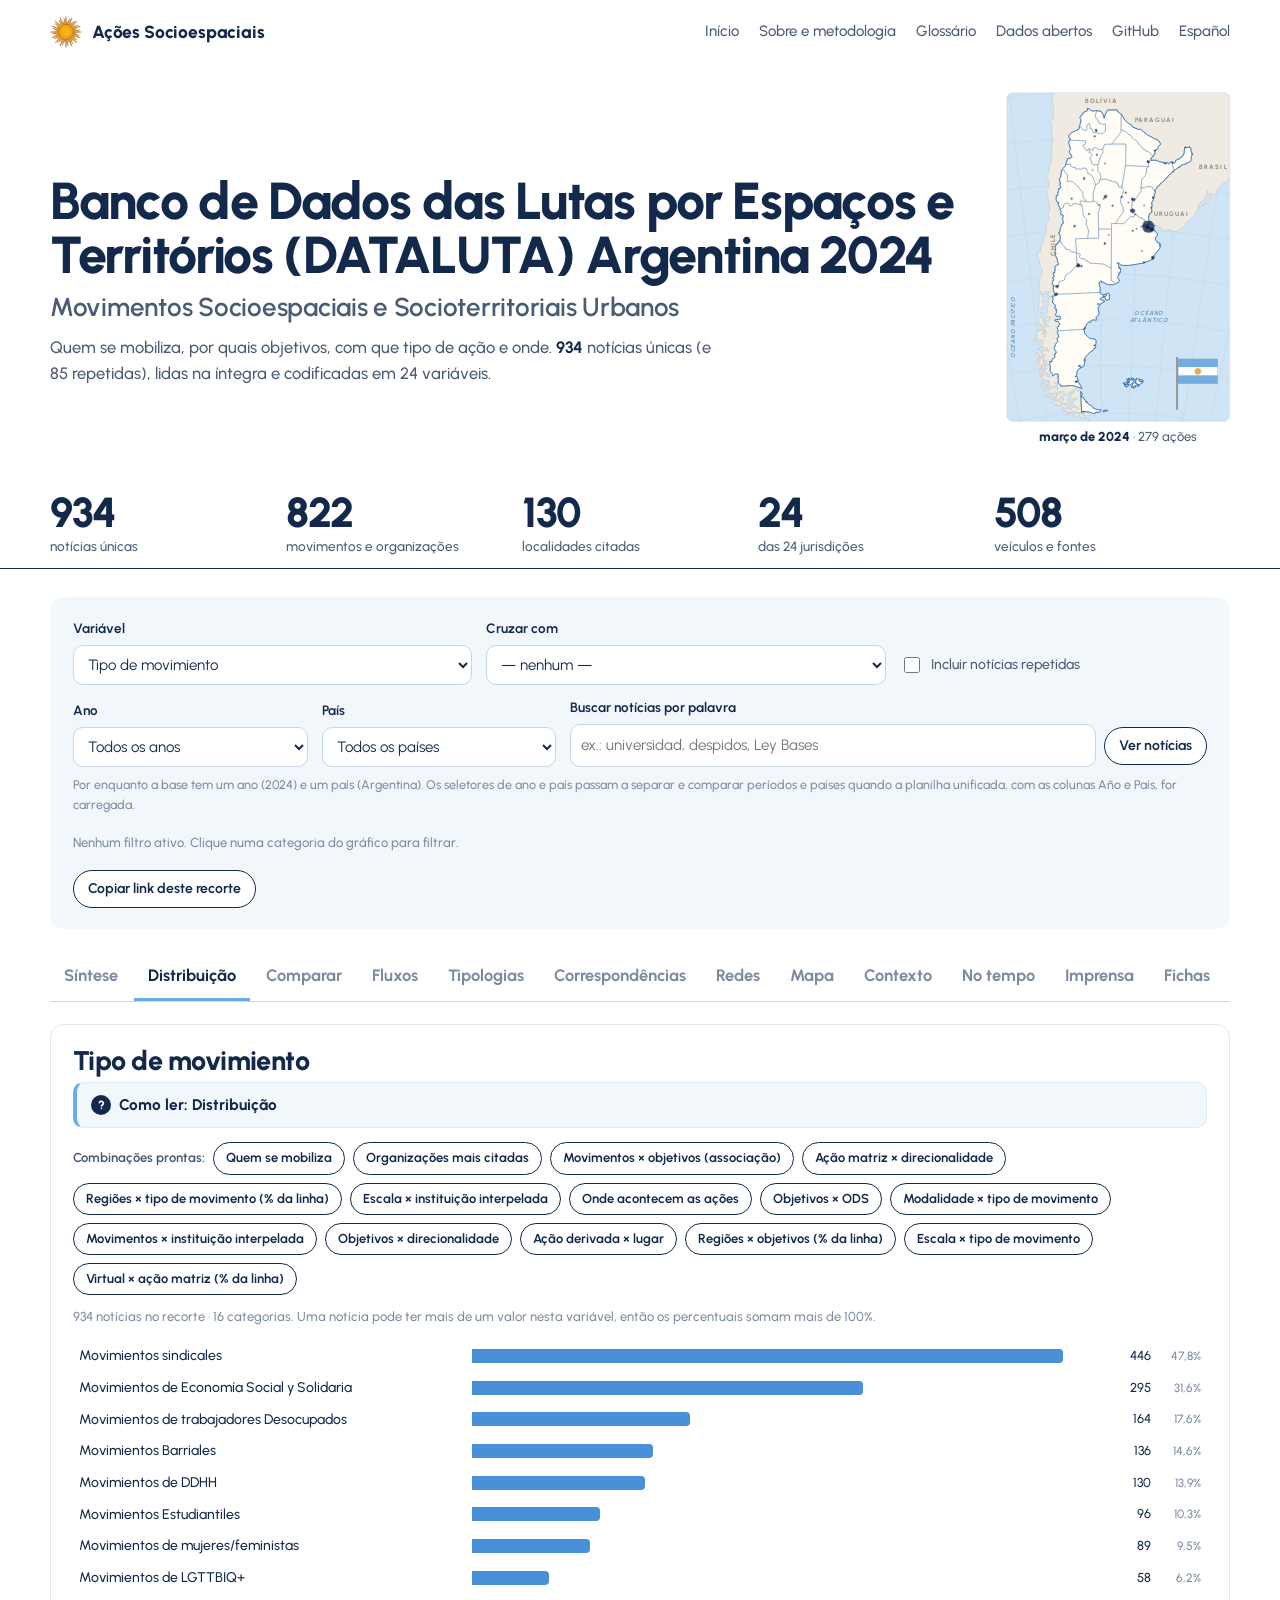
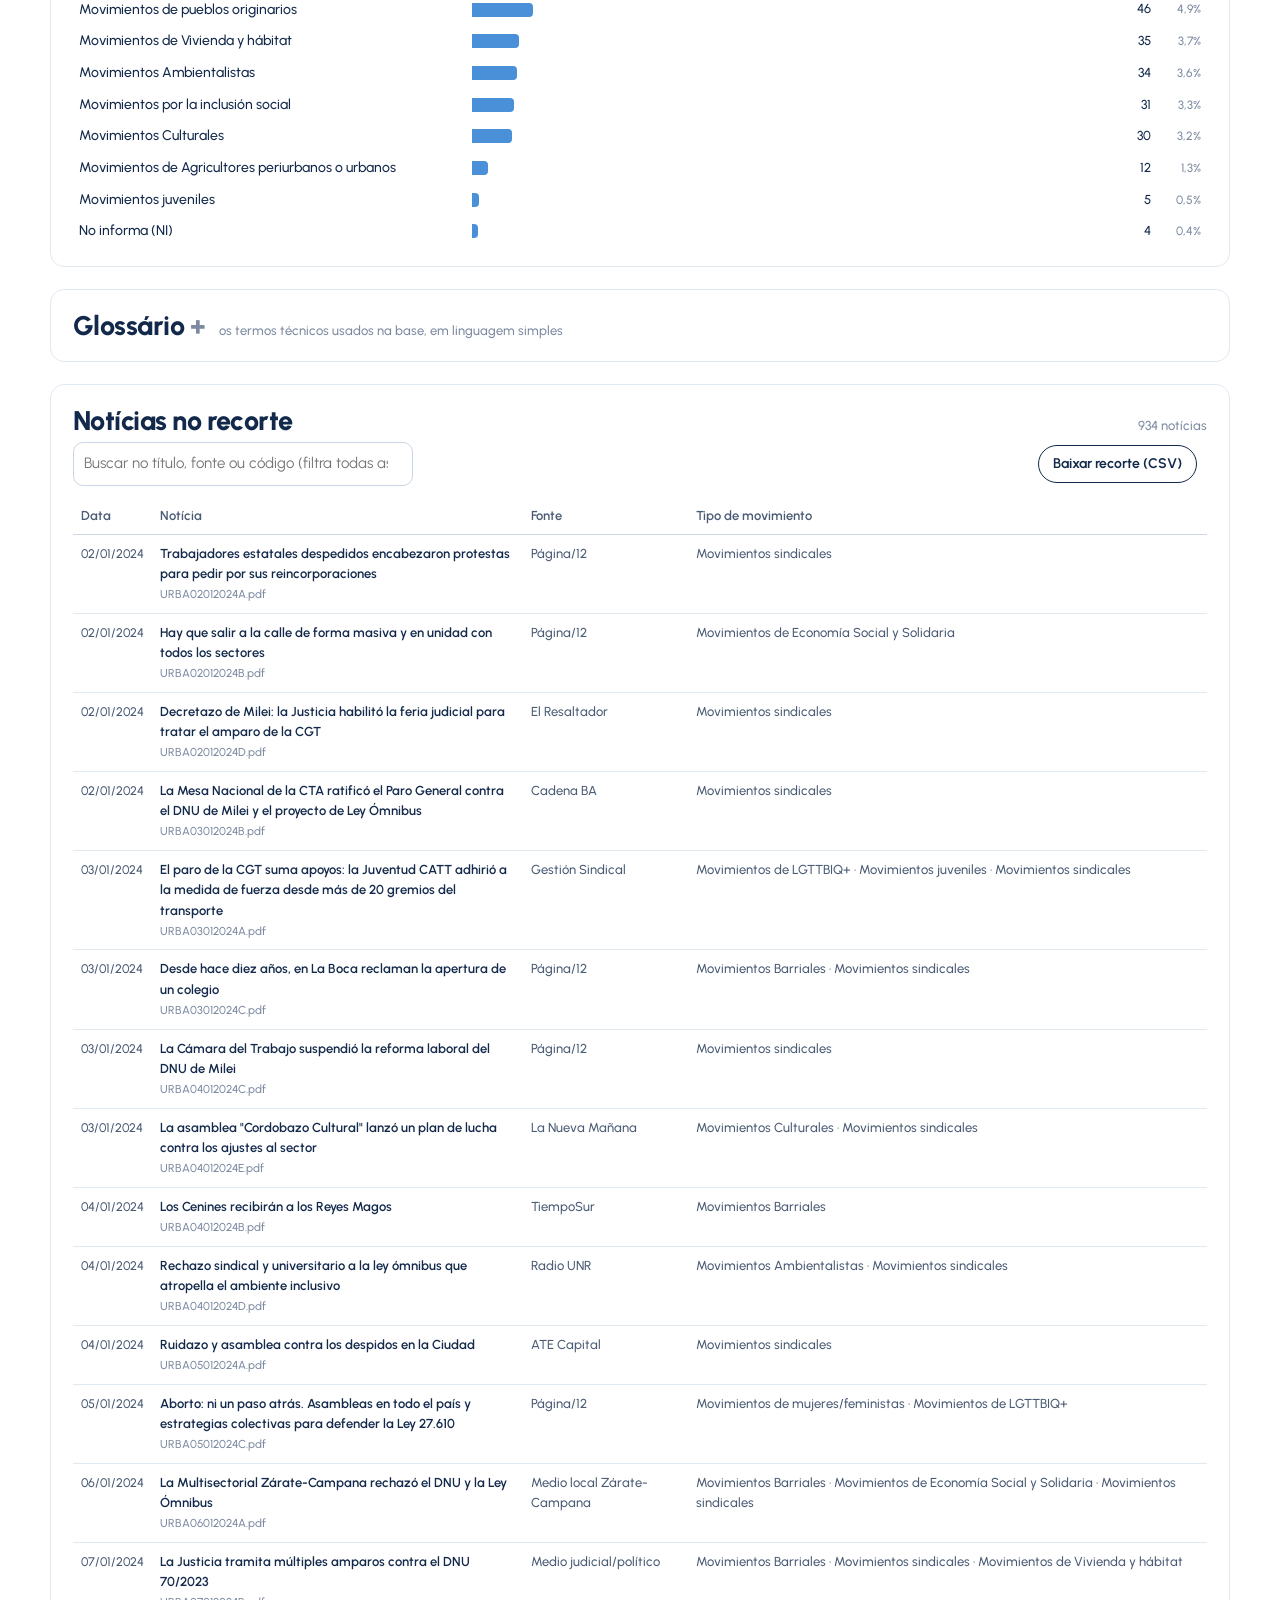
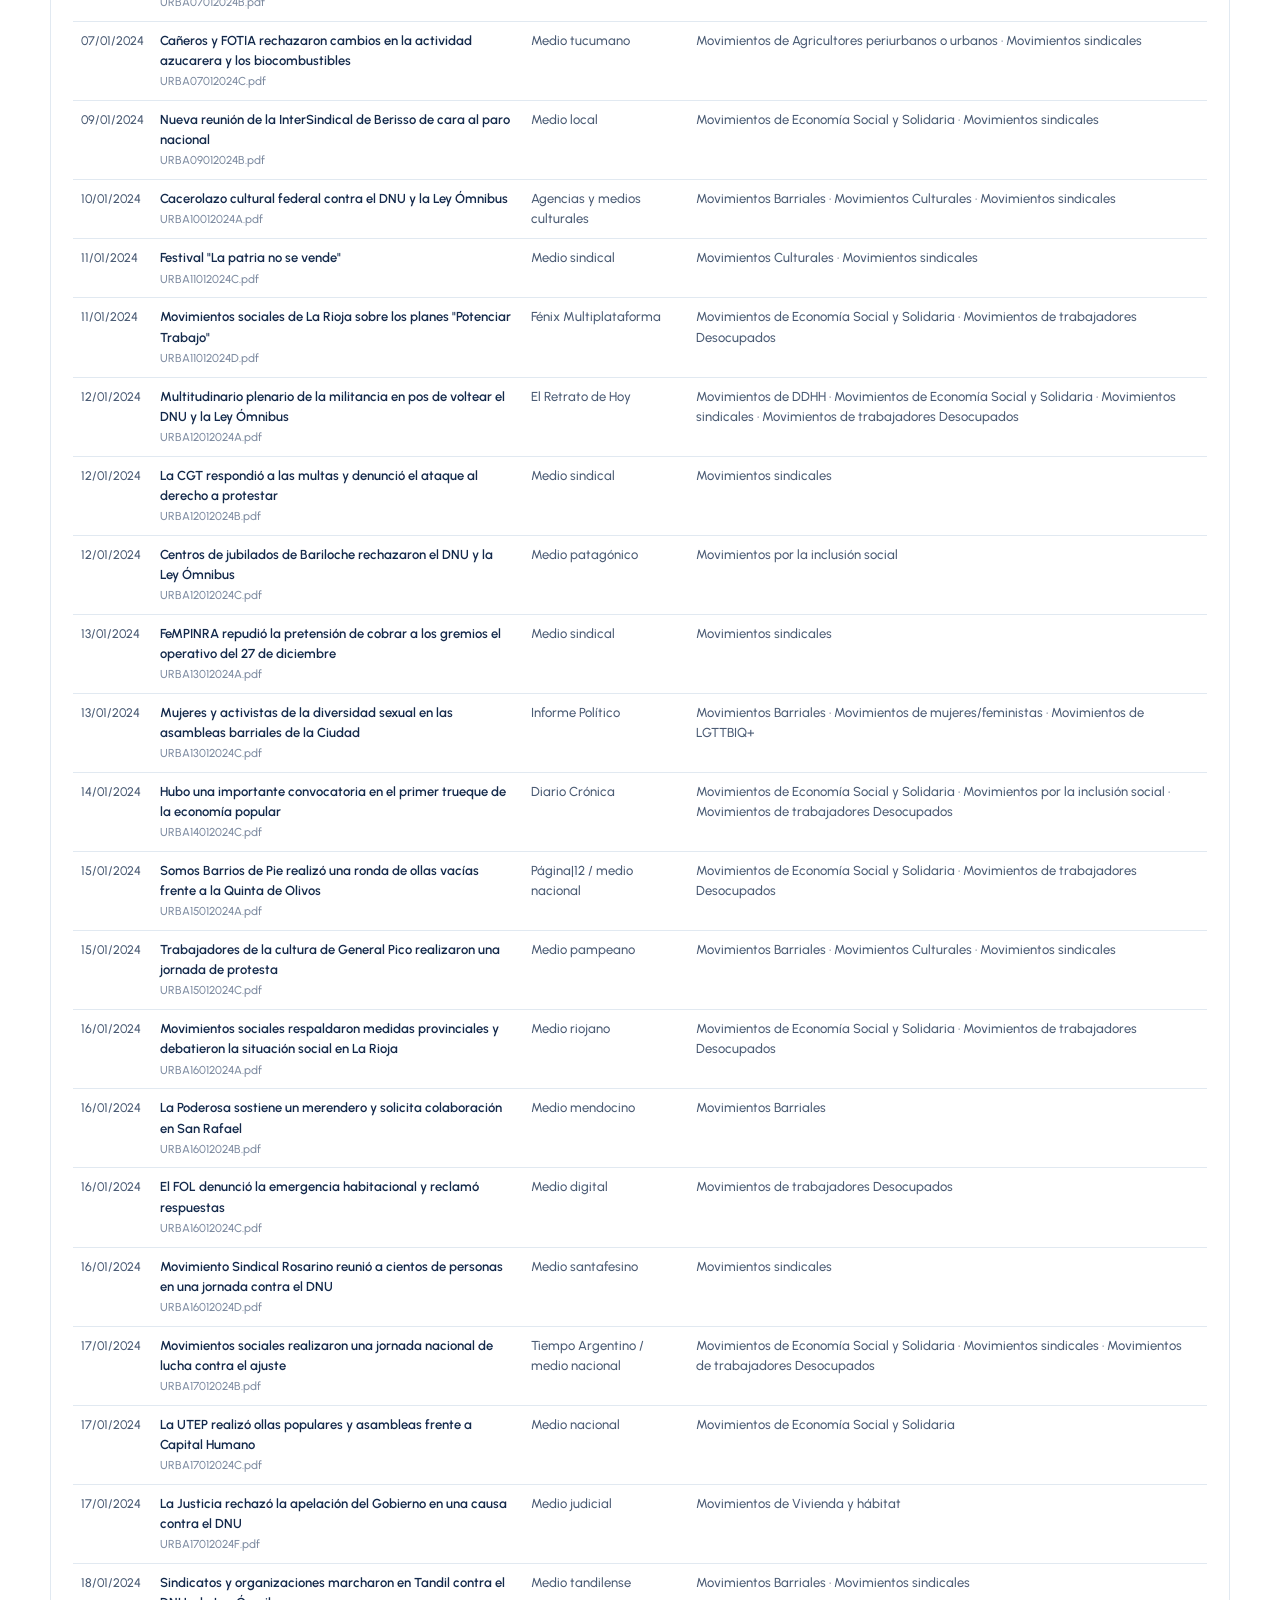
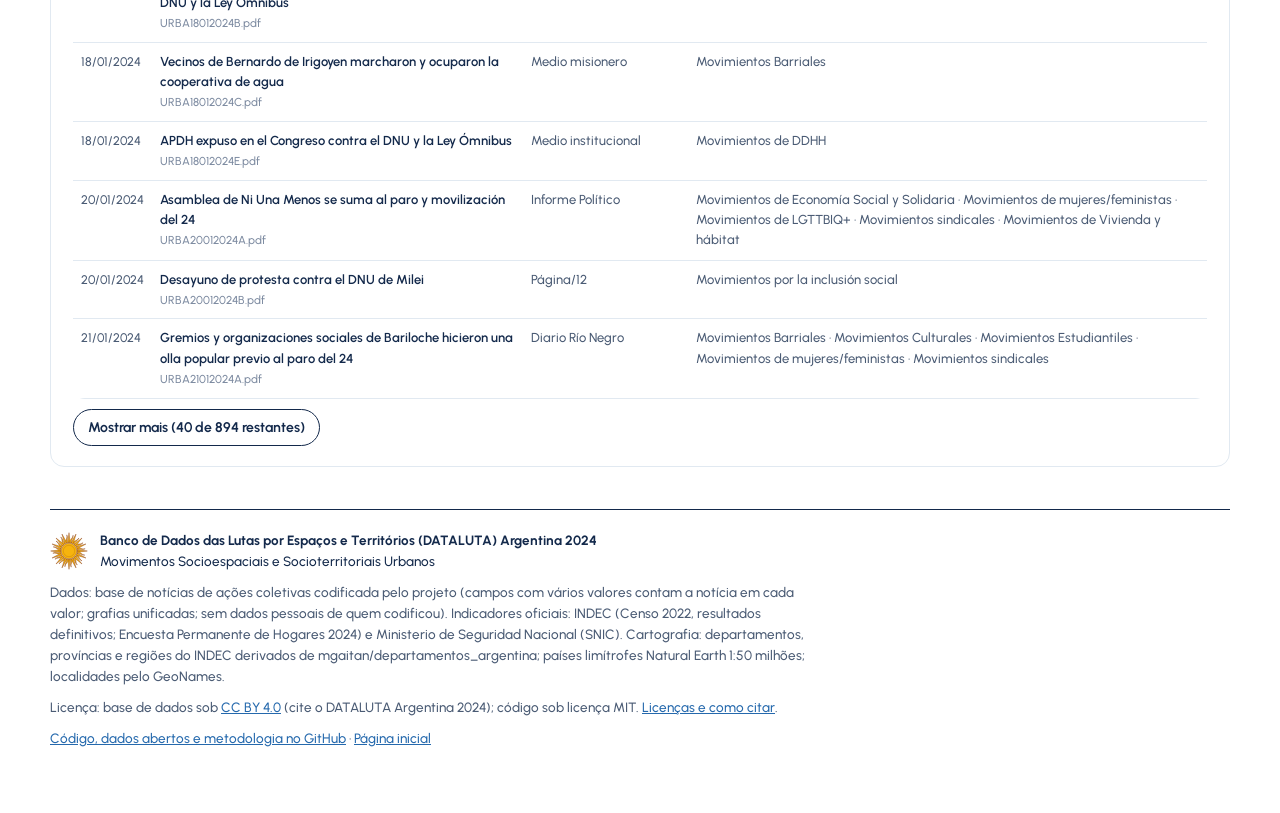
==== commit 9beb5e76: "Mapa da abertura cobre todo o cabeçalho (menu incluído) em qualquer largura de tela Co-Authored-By: " ====
--- a/base/index.html
+++ b/base/index.html
@@ -10,11 +10,11 @@
 <meta property="og:description" content="Base interativa de notícias sobre ações coletivas na Argentina em 2024: distribuições, fluxos, tipologias, redes de movimentos, mapas com indicadores do INDEC e calendário.">
 <meta property="og:type" content="website">
 <link rel="preload" href="../assets/fonts/urbanist-latin-wght-normal.woff2" as="font" type="font/woff2" crossorigin>
-<link rel="stylesheet" href="../assets/css/fontes.css?v=20261030d">
+<link rel="stylesheet" href="../assets/css/fontes.css?v=20261030e">
 <link rel="stylesheet" href="../assets/js/vendor/leaflet-1.9.4/leaflet.css">
-<link rel="stylesheet" href="../assets/css/base.css?v=20261030d">
-<link rel="stylesheet" href="../assets/css/mapa-entrada.css?v=20261030d">
-<script src="../assets/js/mapa-entrada.js?v=20261030d" defer></script>
+<link rel="stylesheet" href="../assets/css/base.css?v=20261030e">
+<link rel="stylesheet" href="../assets/css/mapa-entrada.css?v=20261030e">
+<script src="../assets/js/mapa-entrada.js?v=20261030e" defer></script>
 </head>
 <body>
 <svg width="0" height="0" style="position:absolute" aria-hidden="true"><symbol id="sol" viewBox="-28 -28 56 56"><g fill="#f6b40e" stroke="#85340a" stroke-width=".6" stroke-linejoin="round"><path d="M-1.69 -12.38L0.00 -27.00L1.69 -12.38ZM3.17 -12.09L10.33 -24.94L6.31 -10.79ZM7.56 -9.96L19.09 -19.09L9.96 -7.56ZM10.79 -6.31L24.94 -10.33L12.09 -3.17ZM12.38 -1.69L27.00 0.00L12.38 1.69ZM12.09 3.17L24.94 10.33L10.79 6.31ZM9.96 7.56L19.09 19.09L7.56 9.96ZM6.31 10.79L10.33 24.94L3.17 12.09ZM1.69 12.38L0.00 27.00L-1.69 12.38ZM-3.17 12.09L-10.33 24.94L-6.31 10.79ZM-7.56 9.96L-19.09 19.09L-9.96 7.56ZM-10.79 6.31L-24.94 10.33L-12.09 3.17ZM-12.38 1.69L-27.00 0.00L-12.38 -1.69ZM-12.09 -3.17L-24.94 -10.33L-10.79 -6.31ZM-9.96 -7.56L-19.09 -19.09L-7.56 -9.96ZM-6.31 -10.79L-10.33 -24.94L-3.17 -12.09Z"/><path d="M1.08 -12.45C0.45 -16.99 6.22 -19.01 6.09 -23.22C6.27 -17.94 2.33 -15.83 3.77 -11.92ZM5.76 -11.09C6.92 -15.53 13.02 -15.18 14.51 -19.12C12.66 -14.17 8.21 -13.73 8.04 -9.57ZM9.57 -8.04C12.33 -11.70 17.84 -9.04 20.72 -12.11C17.12 -8.25 12.84 -9.54 11.09 -5.76ZM11.92 -3.77C15.87 -6.09 19.94 -1.53 23.78 -3.26C18.97 -1.07 15.52 -3.90 12.45 -1.08ZM12.45 1.08C16.99 0.45 19.01 6.22 23.22 6.09C17.94 6.27 15.83 2.33 11.92 3.77ZM11.09 5.76C15.53 6.92 15.18 13.02 19.12 14.51C14.17 12.66 13.73 8.21 9.57 8.04ZM8.04 9.57C11.70 12.33 9.04 17.84 12.11 20.72C8.25 17.12 9.54 12.84 5.76 11.09ZM3.77 11.92C6.09 15.87 1.53 19.94 3.26 23.78C1.07 18.97 3.90 15.52 1.08 12.45ZM-1.08 12.45C-0.45 16.99 -6.22 19.01 -6.09 23.22C-6.27 17.94 -2.33 15.83 -3.77 11.92ZM-5.76 11.09C-6.92 15.53 -13.02 15.18 -14.51 19.12C-12.66 14.17 -8.21 13.73 -8.04 9.57ZM-9.57 8.04C-12.33 11.70 -17.84 9.04 -20.72 12.11C-17.12 8.25 -12.84 9.54 -11.09 5.76ZM-11.92 3.77C-15.87 6.09 -19.94 1.53 -23.78 3.26C-18.97 1.07 -15.52 3.90 -12.45 1.08ZM-12.45 -1.08C-16.99 -0.45 -19.01 -6.22 -23.22 -6.09C-17.94 -6.27 -15.83 -2.33 -11.92 -3.77ZM-11.09 -5.76C-15.53 -6.92 -15.18 -13.02 -19.12 -14.51C-14.17 -12.66 -13.73 -8.21 -9.57 -8.04ZM-8.04 -9.57C-11.70 -12.33 -9.04 -17.84 -12.11 -20.72C-8.25 -17.12 -9.54 -12.84 -5.76 -11.09ZM-3.77 -11.92C-6.09 -15.87 -1.53 -19.94 -3.26 -23.78C-1.07 -18.97 -3.90 -15.52 -1.08 -12.45Z"/><circle r="11.5"/></g><circle r="8.4" fill="none" stroke="#85340a" stroke-width=".5" opacity=".55"/></symbol></svg>
@@ -467,6 +467,6 @@
 <script src="../assets/js/vendor/d3-sankey-0.12.3.min.js"></script>
 <script src="../assets/js/vendor/topojson-client-3.1.0.min.js"></script>
 <script src="../assets/js/vendor/leaflet-1.9.4/leaflet.js"></script>
-<script src="../assets/js/app/carregar.js?v=20261030d"></script>
+<script src="../assets/js/app/carregar.js?v=20261030e"></script>
 </body>
 </html>
--- a/assets/css/mapa-entrada.css
+++ b/assets/css/mapa-entrada.css
@@ -28,10 +28,20 @@
 .me-rever:focus-visible{outline:2px solid #2569ad;outline-offset:2px}
 .mapa-entrada figcaption{font-size:12.5px;line-height:1.4;color:#7c8aa0;text-align:center;max-width:36ch}
 
-/* modo fundo: o mapa ocupa todo o cabeçalho, atrás do texto (telas a partir de 1200 px; ver data-fundo) */
+/* modo fundo: o mapa ocupa todo o cabeçalho, atrás do texto (data-fundo, telas a partir de 760 px) */
 .mapa-entrada.me-fundo{position:absolute;inset:0;display:block;z-index:0}
 .me-fundo .me-mapa{width:100%;height:100%;max-width:none}
-.me-fundo .me-moldura,.me-fundo .me-rot-pacifico{display:none}
-.me-fundo .me-leg{position:absolute;right:24px;bottom:24px;width:auto;max-width:260px;
+.me-fundo .me-moldura,.me-fundo .me-rot-pacifico,.me-fundo .me-rot-bolivia{display:none}
+.me-fundo .me-leg{position:absolute;right:20px;bottom:20px;width:auto;max-width:260px;
   flex-direction:column;align-items:center;gap:2px;background:rgba(255,255,255,.88);border-radius:14px;padding:10px 16px;box-shadow:0 2px 10px rgba(19,41,75,.08)}
 .me-fundo figcaption{max-width:32ch}
+/* sangria: no celular, o recorte da Argentina vai de uma borda à outra, sem moldura */
+.mapa-entrada.me-sangria{width:calc(100% + 40px);margin:0 -20px}
+.me-sangria .me-mapa{width:100%;height:auto;max-height:640px}
+.me-sangria .me-moldura{display:none}
+.me-sangria .me-leg{padding:0 20px}
+@media (max-width:1099px){
+  .me-fundo .me-leg{left:20px;right:auto;bottom:14px;max-width:none;flex-direction:row;align-items:baseline;gap:4px 12px;background:none;box-shadow:none;padding:0}
+  .me-fundo .me-cont{text-align:left}
+  .me-fundo figcaption{display:none}
+}
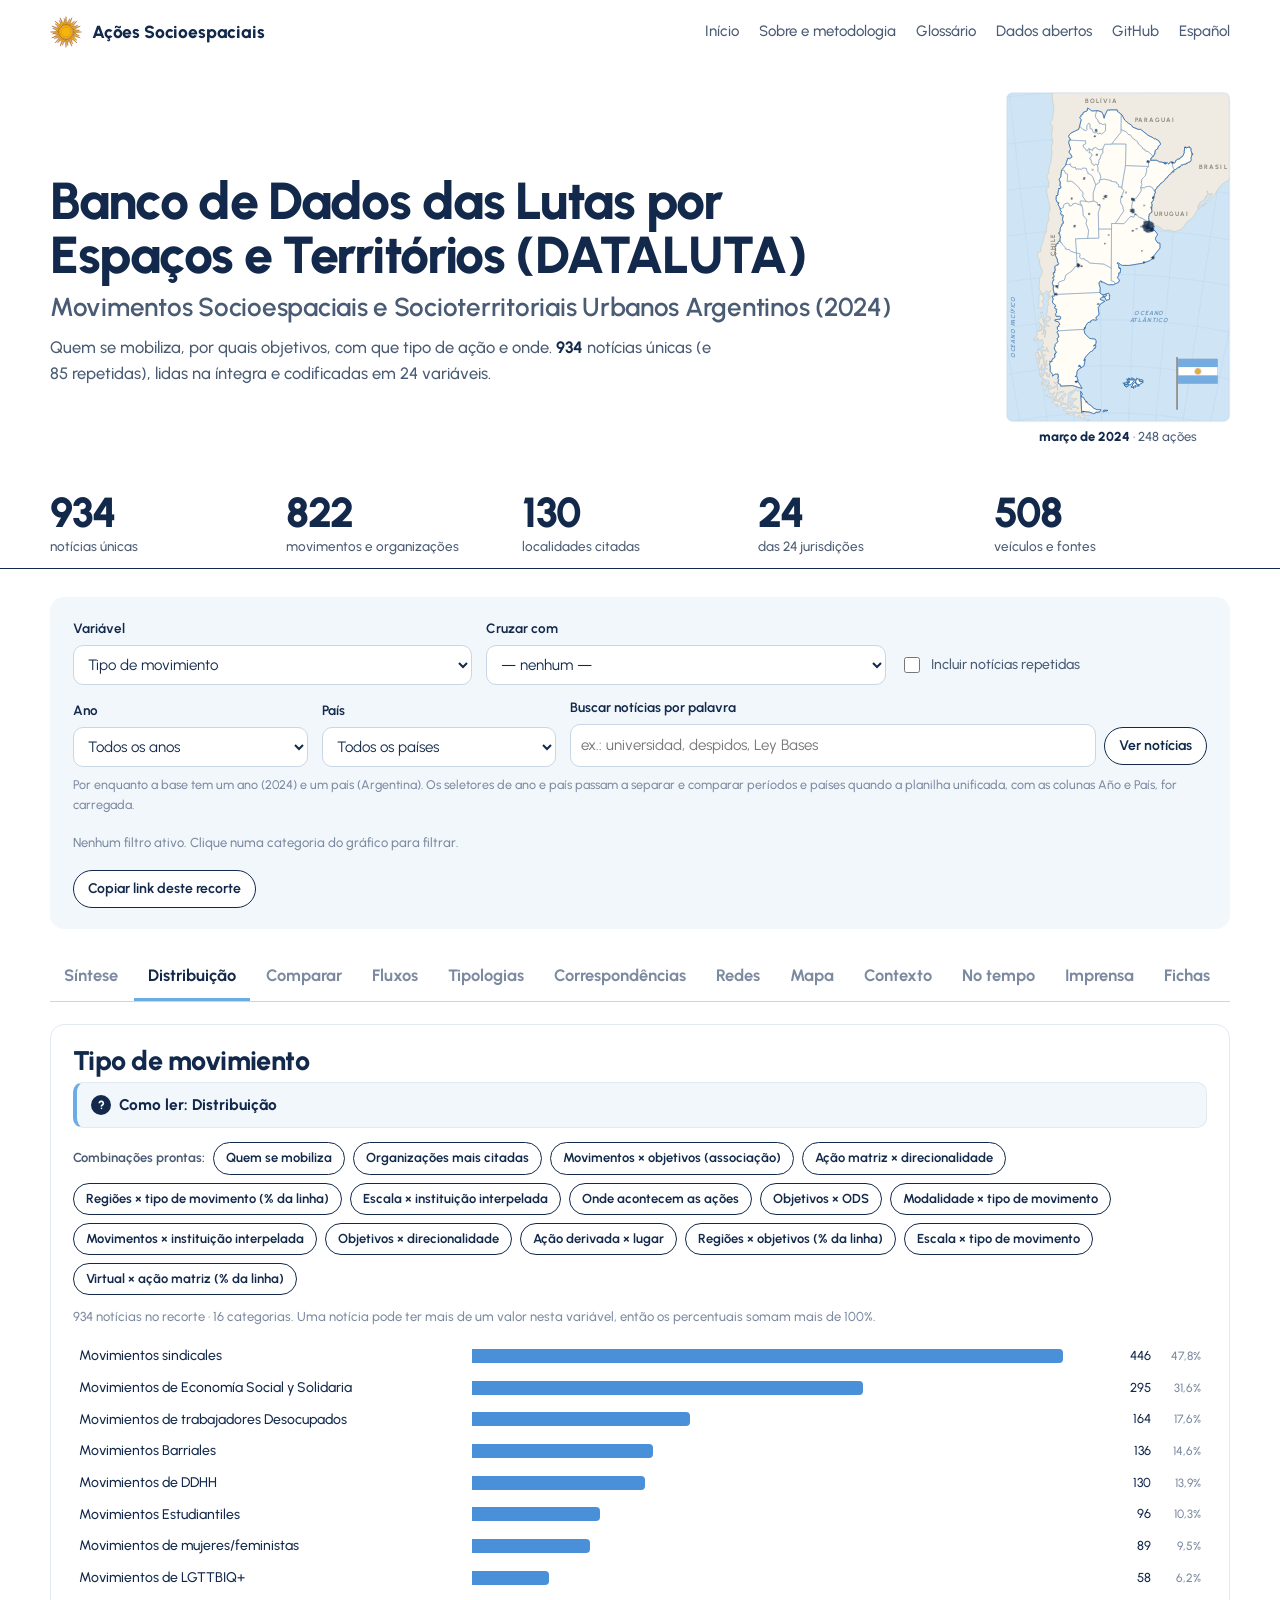
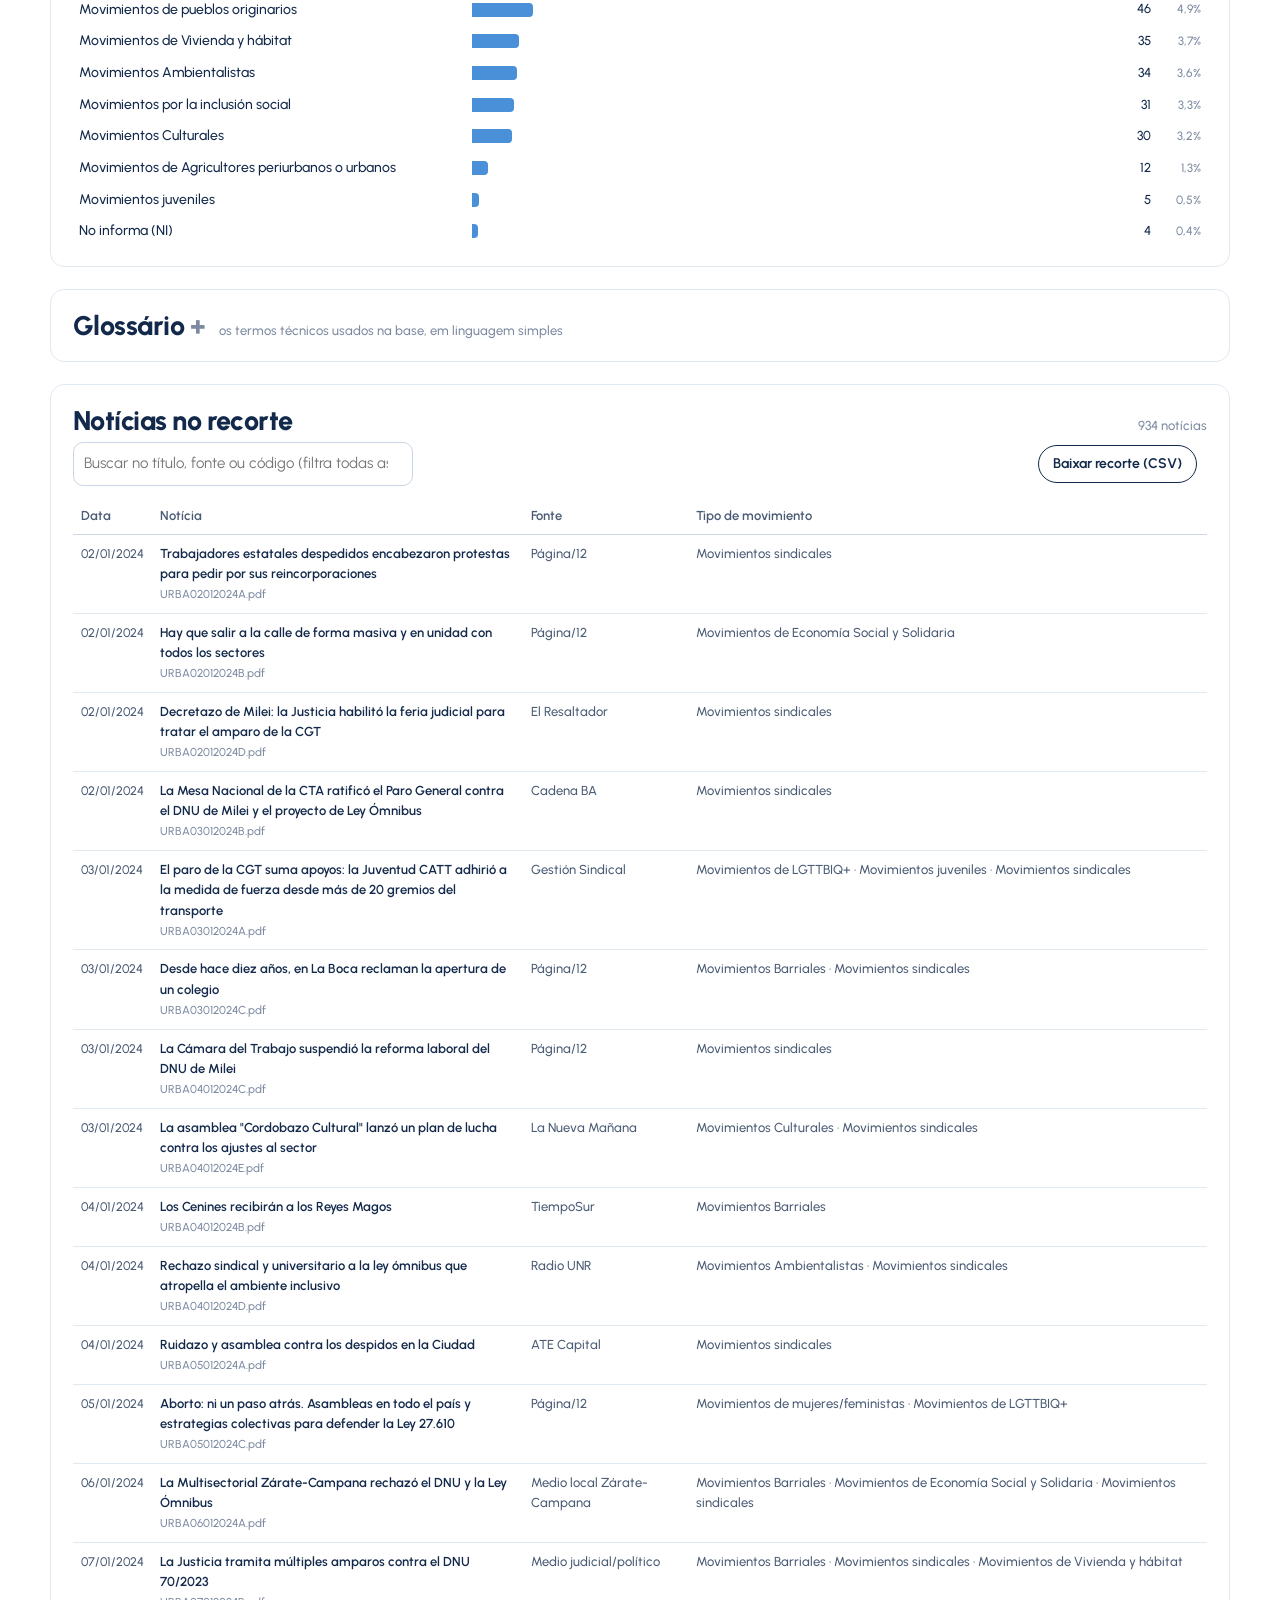
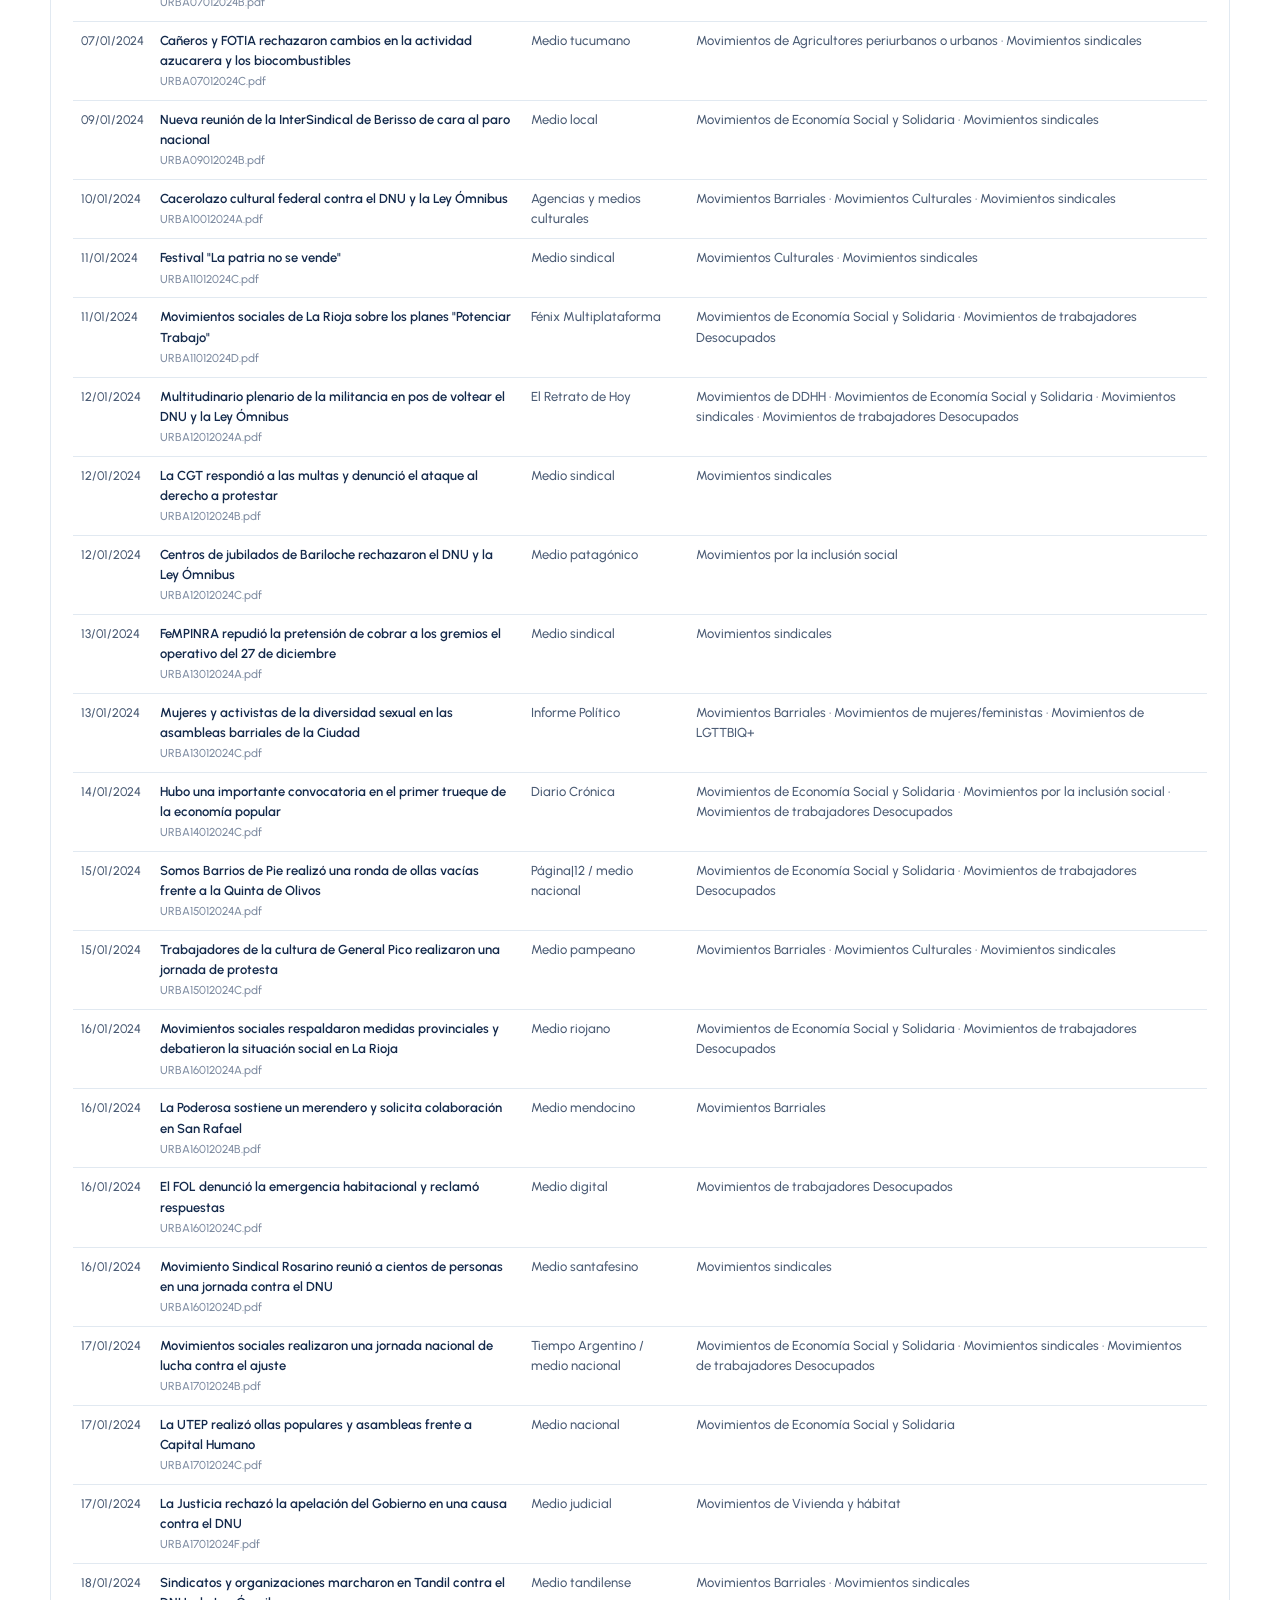
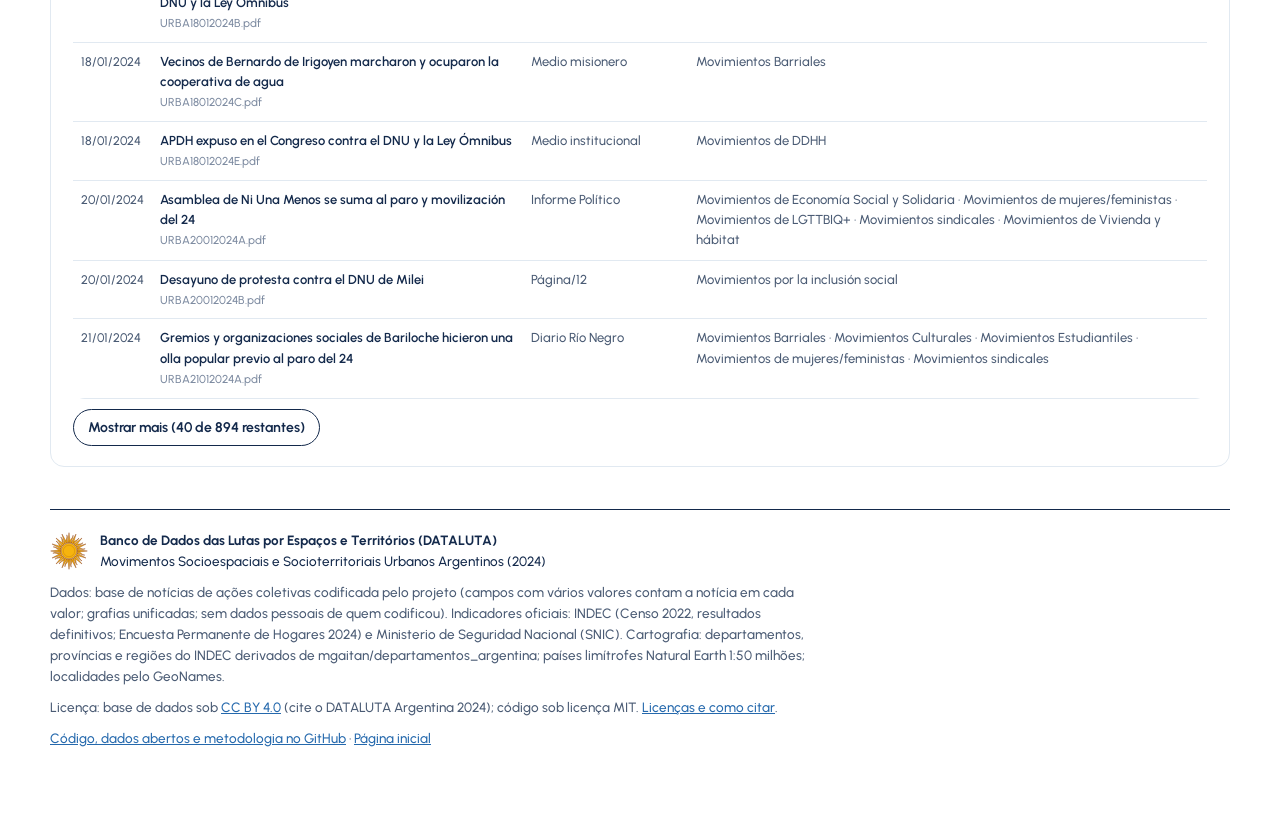
==== commit 2e4a6242: "Novo nome oficial da base, título da página inicial e bandeira reposicionada no mapa Co-Authored-By:" ====
--- a/base/index.html
+++ b/base/index.html
@@ -3,18 +3,18 @@
 <head>
 <meta charset="utf-8">
 <meta name="viewport" content="width=device-width, initial-scale=1, viewport-fit=cover">
-<title>DATALUTA Argentina 2024 · Movimentos Socioespaciais e Socioterritoriais Urbanos</title>
+<title>DATALUTA · Movimentos Socioespaciais e Socioterritoriais Urbanos Argentinos (2024)</title>
 <link rel="icon" href="data:image/svg+xml,%3Csvg xmlns=%27http://www.w3.org/2000/svg%27 viewBox=%270 0 32 32%27%3E%3Crect width=%2732%27 height=%2732%27 rx=%276%27 fill=%27%2374acdf%27/%3E%3Ccircle cx=%2716%27 cy=%2716%27 r=%277%27 fill=%27%23f6b40e%27 stroke=%27%2385340a%27 stroke-width=%271.5%27/%3E%3C/svg%3E">
 <meta name="description" content="Base interativa de notícias sobre ações coletivas na Argentina em 2024: distribuições, fluxos, tipologias, redes de movimentos, mapas com indicadores do INDEC e calendário.">
-<meta property="og:title" content="Banco de Dados das Lutas por Espaços e Territórios (DATALUTA) Argentina 2024 - Movimentos Socioespaciais e Socioterritoriais Urbanos">
+<meta property="og:title" content="Banco de Dados das Lutas por Espaços e Territórios (DATALUTA) - Movimentos Socioespaciais e Socioterritoriais Urbanos Argentinos (2024)">
 <meta property="og:description" content="Base interativa de notícias sobre ações coletivas na Argentina em 2024: distribuições, fluxos, tipologias, redes de movimentos, mapas com indicadores do INDEC e calendário.">
 <meta property="og:type" content="website">
 <link rel="preload" href="../assets/fonts/urbanist-latin-wght-normal.woff2" as="font" type="font/woff2" crossorigin>
-<link rel="stylesheet" href="../assets/css/fontes.css?v=20261030e">
+<link rel="stylesheet" href="../assets/css/fontes.css?v=20261030f">
 <link rel="stylesheet" href="../assets/js/vendor/leaflet-1.9.4/leaflet.css">
-<link rel="stylesheet" href="../assets/css/base.css?v=20261030e">
-<link rel="stylesheet" href="../assets/css/mapa-entrada.css?v=20261030e">
-<script src="../assets/js/mapa-entrada.js?v=20261030e" defer></script>
+<link rel="stylesheet" href="../assets/css/base.css?v=20261030f">
+<link rel="stylesheet" href="../assets/css/mapa-entrada.css?v=20261030f">
+<script src="../assets/js/mapa-entrada.js?v=20261030f" defer></script>
 </head>
 <body>
 <svg width="0" height="0" style="position:absolute" aria-hidden="true"><symbol id="sol" viewBox="-28 -28 56 56"><g fill="#f6b40e" stroke="#85340a" stroke-width=".6" stroke-linejoin="round"><path d="M-1.69 -12.38L0.00 -27.00L1.69 -12.38ZM3.17 -12.09L10.33 -24.94L6.31 -10.79ZM7.56 -9.96L19.09 -19.09L9.96 -7.56ZM10.79 -6.31L24.94 -10.33L12.09 -3.17ZM12.38 -1.69L27.00 0.00L12.38 1.69ZM12.09 3.17L24.94 10.33L10.79 6.31ZM9.96 7.56L19.09 19.09L7.56 9.96ZM6.31 10.79L10.33 24.94L3.17 12.09ZM1.69 12.38L0.00 27.00L-1.69 12.38ZM-3.17 12.09L-10.33 24.94L-6.31 10.79ZM-7.56 9.96L-19.09 19.09L-9.96 7.56ZM-10.79 6.31L-24.94 10.33L-12.09 3.17ZM-12.38 1.69L-27.00 0.00L-12.38 -1.69ZM-12.09 -3.17L-24.94 -10.33L-10.79 -6.31ZM-9.96 -7.56L-19.09 -19.09L-7.56 -9.96ZM-6.31 -10.79L-10.33 -24.94L-3.17 -12.09Z"/><path d="M1.08 -12.45C0.45 -16.99 6.22 -19.01 6.09 -23.22C6.27 -17.94 2.33 -15.83 3.77 -11.92ZM5.76 -11.09C6.92 -15.53 13.02 -15.18 14.51 -19.12C12.66 -14.17 8.21 -13.73 8.04 -9.57ZM9.57 -8.04C12.33 -11.70 17.84 -9.04 20.72 -12.11C17.12 -8.25 12.84 -9.54 11.09 -5.76ZM11.92 -3.77C15.87 -6.09 19.94 -1.53 23.78 -3.26C18.97 -1.07 15.52 -3.90 12.45 -1.08ZM12.45 1.08C16.99 0.45 19.01 6.22 23.22 6.09C17.94 6.27 15.83 2.33 11.92 3.77ZM11.09 5.76C15.53 6.92 15.18 13.02 19.12 14.51C14.17 12.66 13.73 8.21 9.57 8.04ZM8.04 9.57C11.70 12.33 9.04 17.84 12.11 20.72C8.25 17.12 9.54 12.84 5.76 11.09ZM3.77 11.92C6.09 15.87 1.53 19.94 3.26 23.78C1.07 18.97 3.90 15.52 1.08 12.45ZM-1.08 12.45C-0.45 16.99 -6.22 19.01 -6.09 23.22C-6.27 17.94 -2.33 15.83 -3.77 11.92ZM-5.76 11.09C-6.92 15.53 -13.02 15.18 -14.51 19.12C-12.66 14.17 -8.21 13.73 -8.04 9.57ZM-9.57 8.04C-12.33 11.70 -17.84 9.04 -20.72 12.11C-17.12 8.25 -12.84 9.54 -11.09 5.76ZM-11.92 3.77C-15.87 6.09 -19.94 1.53 -23.78 3.26C-18.97 1.07 -15.52 3.90 -12.45 1.08ZM-12.45 -1.08C-16.99 -0.45 -19.01 -6.22 -23.22 -6.09C-17.94 -6.27 -15.83 -2.33 -11.92 -3.77ZM-11.09 -5.76C-15.53 -6.92 -15.18 -13.02 -19.12 -14.51C-14.17 -12.66 -13.73 -8.21 -9.57 -8.04ZM-8.04 -9.57C-11.70 -12.33 -9.04 -17.84 -12.11 -20.72C-8.25 -17.12 -9.54 -12.84 -5.76 -11.09ZM-3.77 -11.92C-6.09 -15.87 -1.53 -19.94 -3.26 -23.78C-1.07 -18.97 -3.90 -15.52 -1.08 -12.45Z"/><circle r="11.5"/></g><circle r="8.4" fill="none" stroke="#85340a" stroke-width=".5" opacity=".55"/></symbol></svg>
@@ -26,7 +26,7 @@
   </nav>
   <div class="hero-in">
     <div class="brand-txt">
-      <h1 class="titulo-base">Banco de Dados das Lutas por Espaços e Territórios (DATALUTA) Argentina 2024<span>Movimentos Socioespaciais e Socioterritoriais Urbanos</span></h1>
+      <h1 class="titulo-base">Banco de Dados das Lutas por Espaços e Territórios (DATALUTA)<span>Movimentos Socioespaciais e Socioterritoriais Urbanos Argentinos (2024)</span></h1>
       <p class="lede" id="lede">Carregando a base…</p>
     </div>
     <figure class="mapa-entrada" data-entrada="../dados/entrada.json" data-duracao="7000"></figure>
@@ -456,7 +456,7 @@
 
   <footer class="site-foot">
     <div class="foot-brand"><svg class="foot-sol" viewBox="-28 -28 56 56" aria-hidden="true"><use href="#sol" x="-28" y="-28" width="56" height="56"/></svg>
-      <div><b>Banco de Dados das Lutas por Espaços e Territórios (DATALUTA) Argentina 2024</b><br>Movimentos Socioespaciais e Socioterritoriais Urbanos</div></div>
+      <div><b>Banco de Dados das Lutas por Espaços e Territórios (DATALUTA)</b><br>Movimentos Socioespaciais e Socioterritoriais Urbanos Argentinos (2024)</div></div>
     <p>Dados: base de notícias de ações coletivas codificada pelo projeto (campos com vários valores contam a notícia em cada valor; grafias unificadas; sem dados pessoais de quem codificou). Indicadores oficiais: INDEC (Censo 2022, resultados definitivos; Encuesta Permanente de Hogares 2024) e Ministerio de Seguridad Nacional (SNIC). Cartografia: departamentos, províncias e regiões do INDEC derivados de mgaitan/departamentos_argentina; países limítrofes Natural Earth 1:50 milhões; localidades pelo GeoNames.</p>
     <p>Licença: base de dados sob <a href="https://creativecommons.org/licenses/by/4.0/deed.pt-br" rel="license">CC BY 4.0</a> (cite o DATALUTA Argentina 2024); código sob licença MIT. <a href="https://github.com/wiliansventura98-collab/site-acoes/blob/main/LICENCAS.md">Licenças e como citar</a>.</p>
     <p><a href="https://github.com/wiliansventura98-collab/site-acoes">Código, dados abertos e metodologia no GitHub</a> · <a href="../">Página inicial</a></p>
@@ -467,6 +467,6 @@
 <script src="../assets/js/vendor/d3-sankey-0.12.3.min.js"></script>
 <script src="../assets/js/vendor/topojson-client-3.1.0.min.js"></script>
 <script src="../assets/js/vendor/leaflet-1.9.4/leaflet.js"></script>
-<script src="../assets/js/app/carregar.js?v=20261030e"></script>
+<script src="../assets/js/app/carregar.js?v=20261030f"></script>
 </body>
 </html>
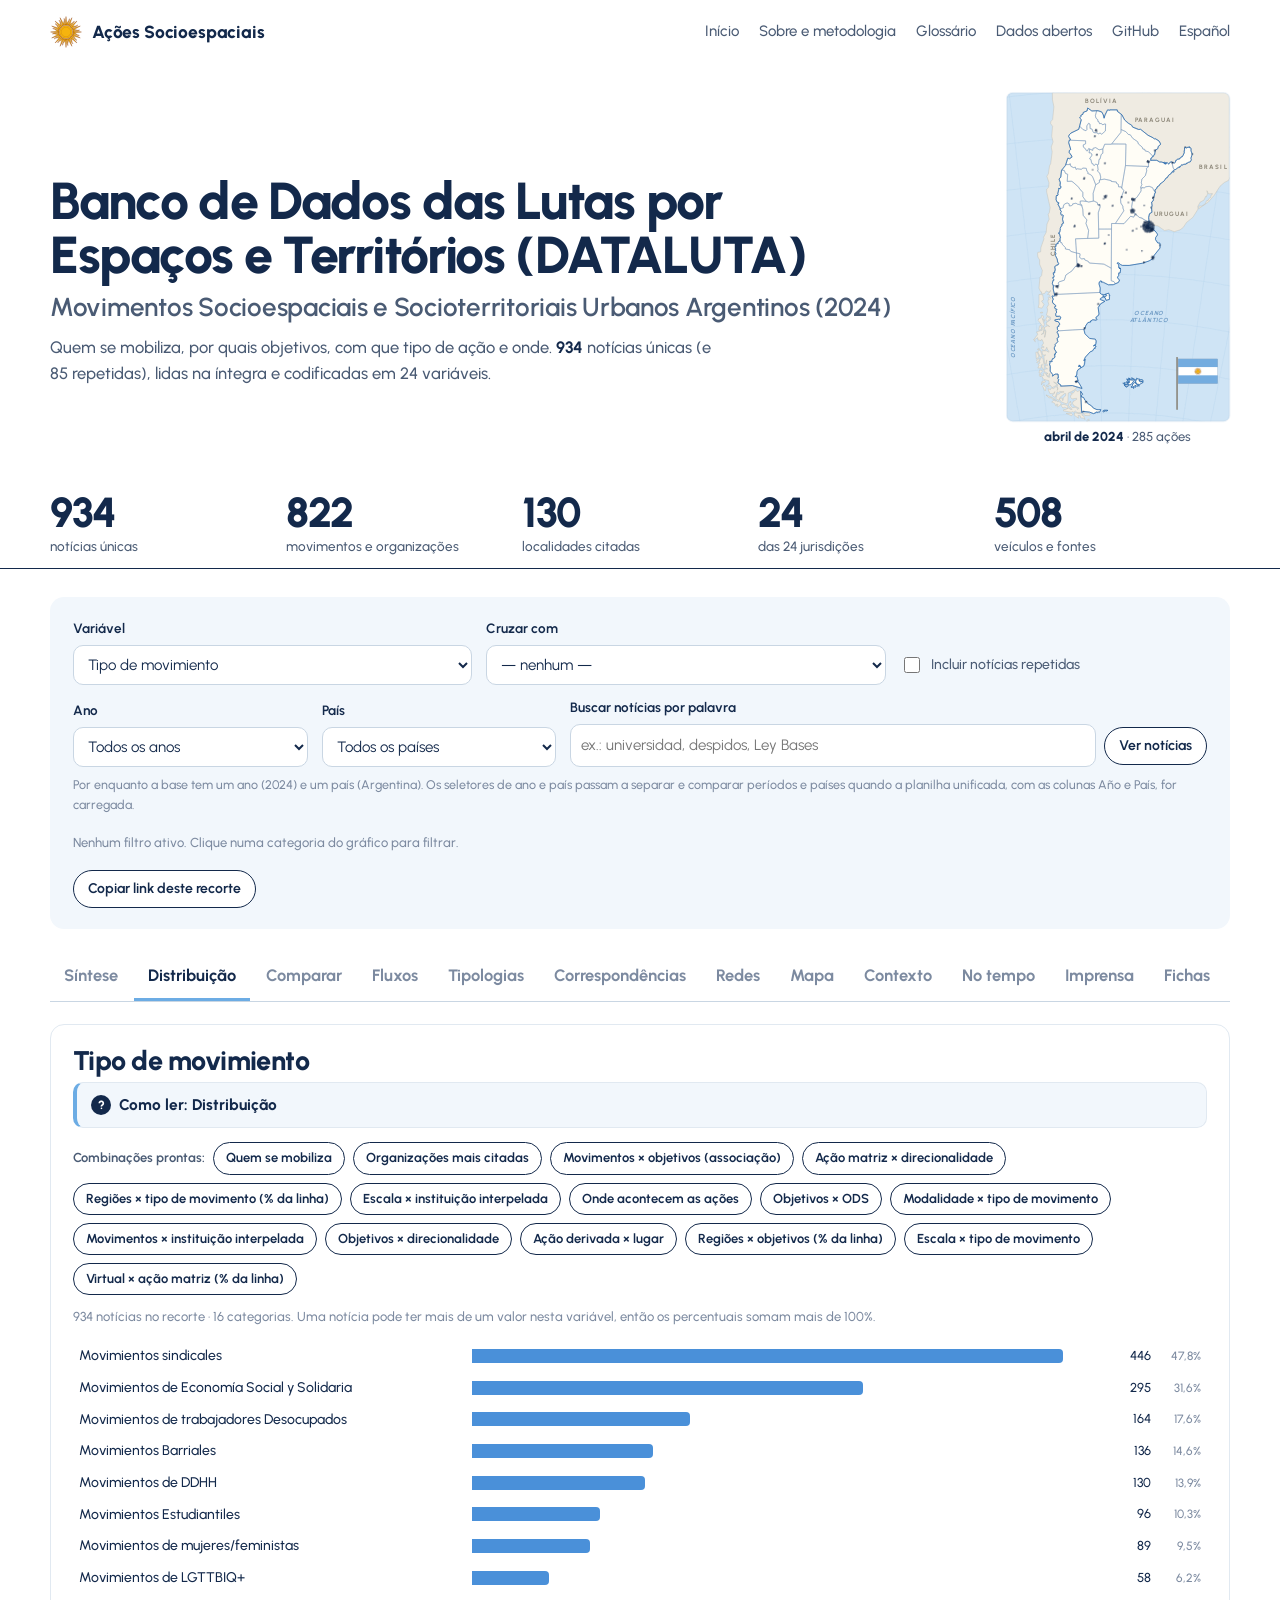
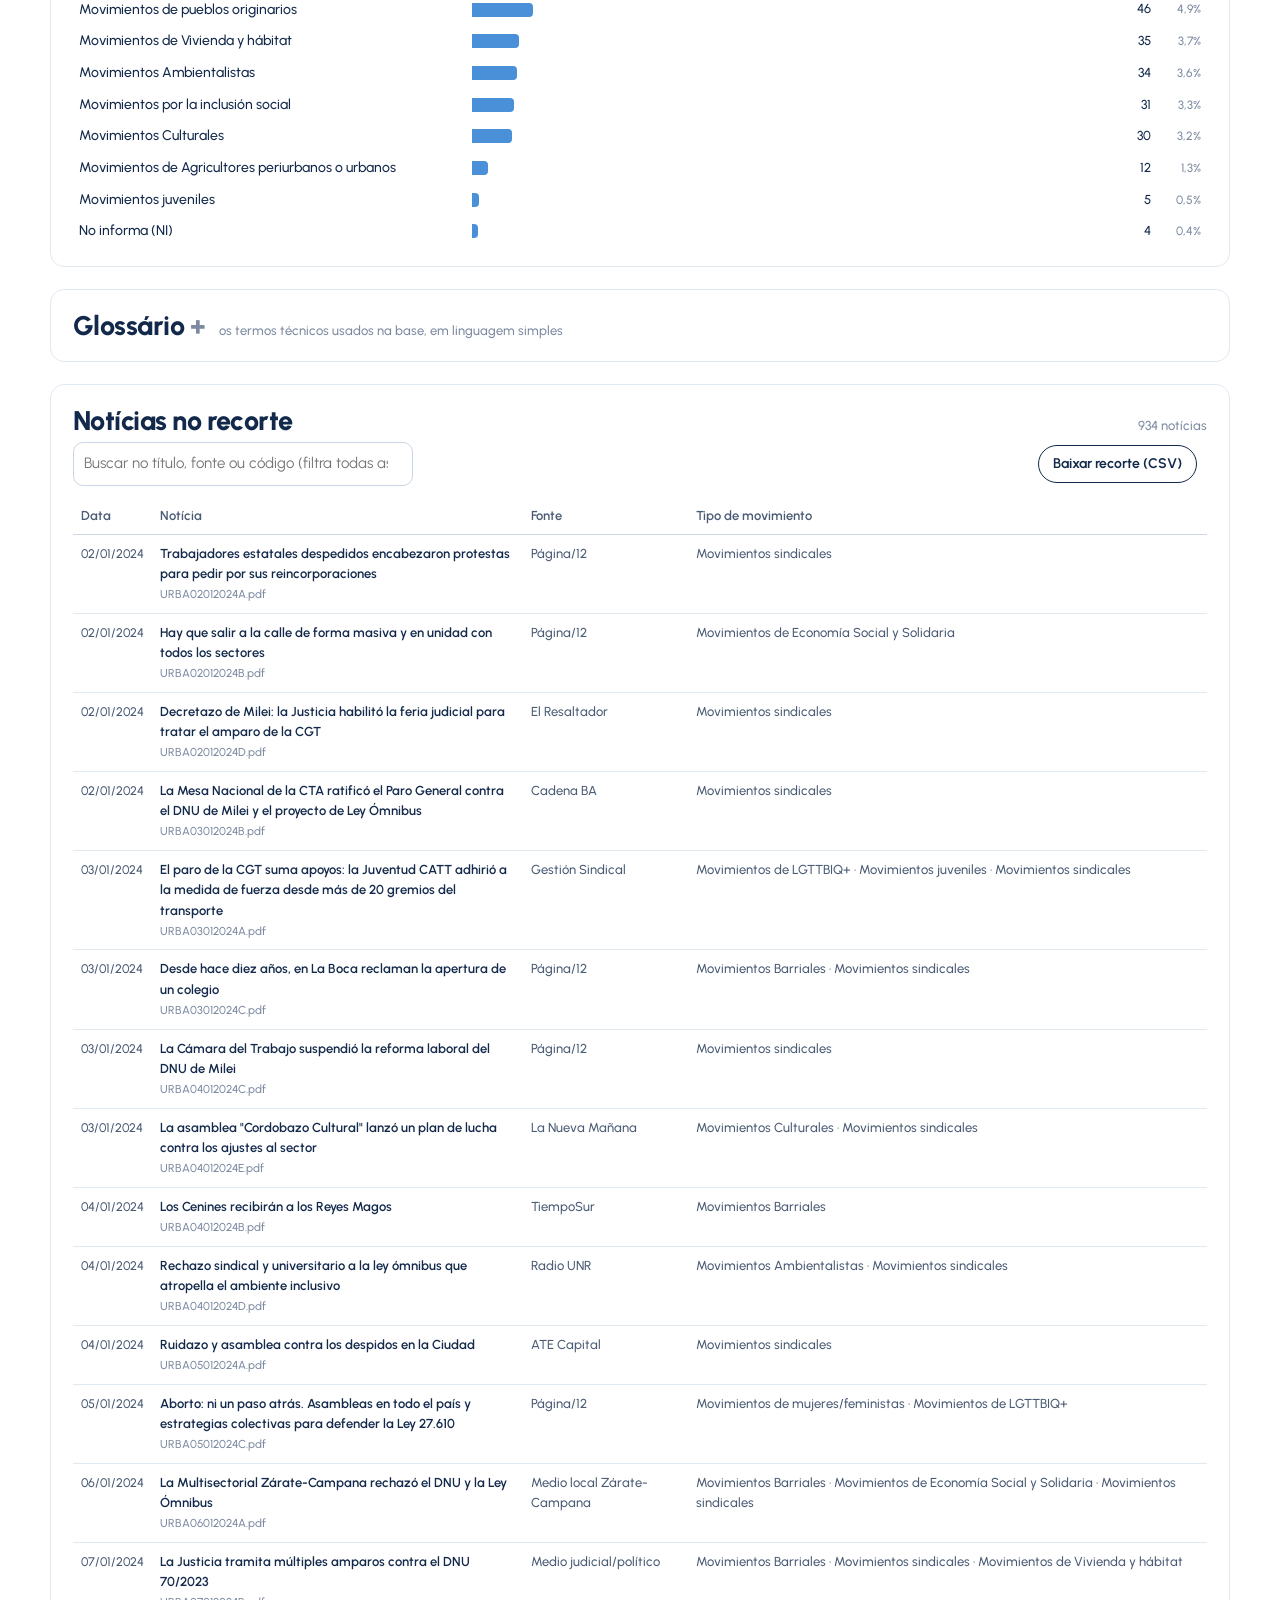
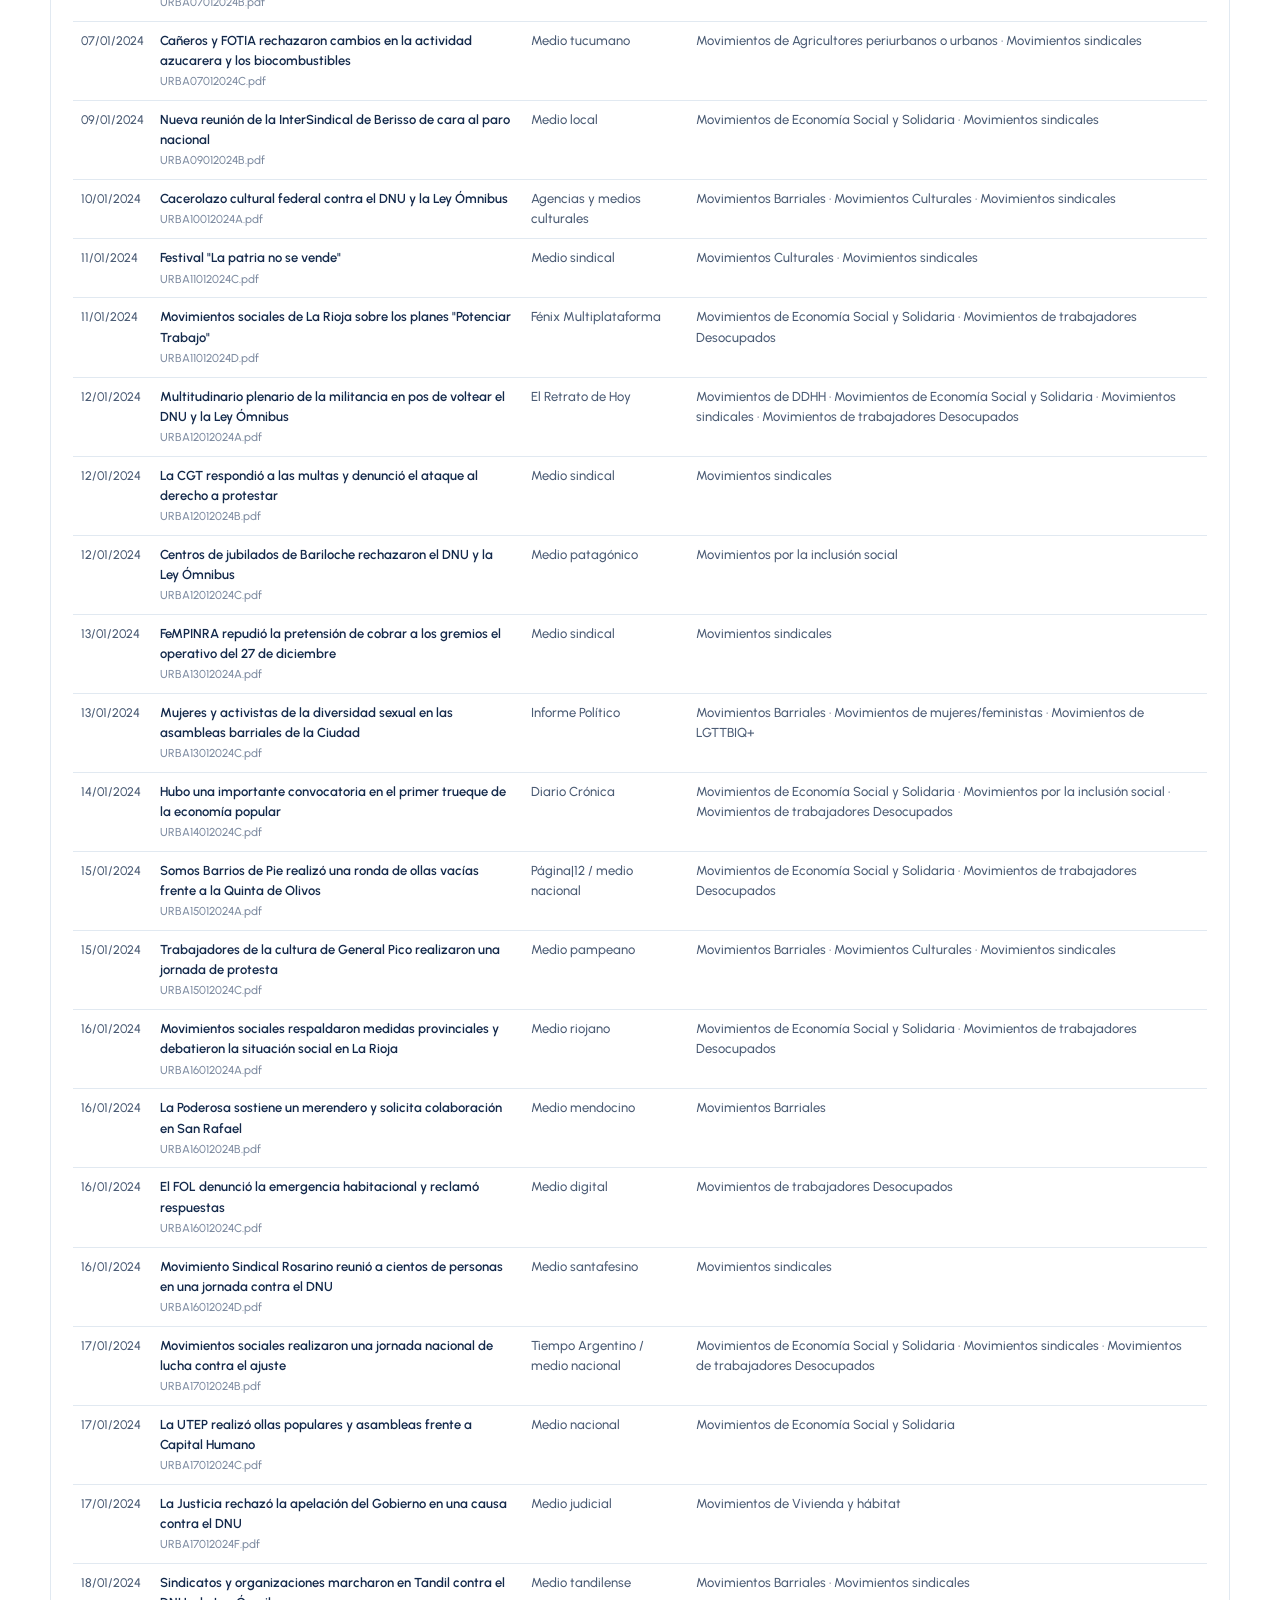
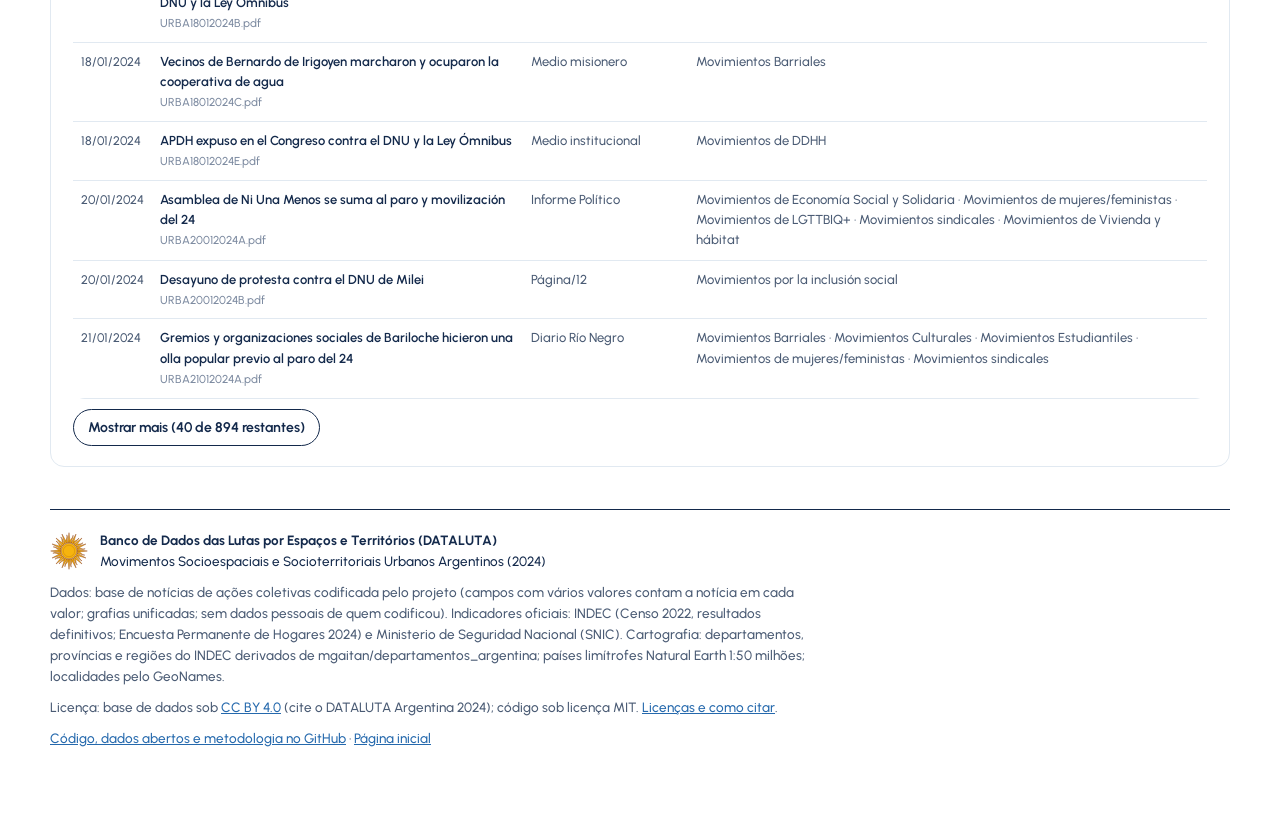
==== commit a5ca2cf2: "Linha do nome da base e rótulos em azul da paleta, no lugar do laranja Co-Authored-By: Claude Opus 5" ====
--- a/base/index.html
+++ b/base/index.html
@@ -10,11 +10,11 @@
 <meta property="og:description" content="Base interativa de notícias sobre ações coletivas na Argentina em 2024: distribuições, fluxos, tipologias, redes de movimentos, mapas com indicadores do INDEC e calendário.">
 <meta property="og:type" content="website">
 <link rel="preload" href="../assets/fonts/urbanist-latin-wght-normal.woff2" as="font" type="font/woff2" crossorigin>
-<link rel="stylesheet" href="../assets/css/fontes.css?v=20261030f">
+<link rel="stylesheet" href="../assets/css/fontes.css?v=20261030g">
 <link rel="stylesheet" href="../assets/js/vendor/leaflet-1.9.4/leaflet.css">
-<link rel="stylesheet" href="../assets/css/base.css?v=20261030f">
-<link rel="stylesheet" href="../assets/css/mapa-entrada.css?v=20261030f">
-<script src="../assets/js/mapa-entrada.js?v=20261030f" defer></script>
+<link rel="stylesheet" href="../assets/css/base.css?v=20261030g">
+<link rel="stylesheet" href="../assets/css/mapa-entrada.css?v=20261030g">
+<script src="../assets/js/mapa-entrada.js?v=20261030g" defer></script>
 </head>
 <body>
 <svg width="0" height="0" style="position:absolute" aria-hidden="true"><symbol id="sol" viewBox="-28 -28 56 56"><g fill="#f6b40e" stroke="#85340a" stroke-width=".6" stroke-linejoin="round"><path d="M-1.69 -12.38L0.00 -27.00L1.69 -12.38ZM3.17 -12.09L10.33 -24.94L6.31 -10.79ZM7.56 -9.96L19.09 -19.09L9.96 -7.56ZM10.79 -6.31L24.94 -10.33L12.09 -3.17ZM12.38 -1.69L27.00 0.00L12.38 1.69ZM12.09 3.17L24.94 10.33L10.79 6.31ZM9.96 7.56L19.09 19.09L7.56 9.96ZM6.31 10.79L10.33 24.94L3.17 12.09ZM1.69 12.38L0.00 27.00L-1.69 12.38ZM-3.17 12.09L-10.33 24.94L-6.31 10.79ZM-7.56 9.96L-19.09 19.09L-9.96 7.56ZM-10.79 6.31L-24.94 10.33L-12.09 3.17ZM-12.38 1.69L-27.00 0.00L-12.38 -1.69ZM-12.09 -3.17L-24.94 -10.33L-10.79 -6.31ZM-9.96 -7.56L-19.09 -19.09L-7.56 -9.96ZM-6.31 -10.79L-10.33 -24.94L-3.17 -12.09Z"/><path d="M1.08 -12.45C0.45 -16.99 6.22 -19.01 6.09 -23.22C6.27 -17.94 2.33 -15.83 3.77 -11.92ZM5.76 -11.09C6.92 -15.53 13.02 -15.18 14.51 -19.12C12.66 -14.17 8.21 -13.73 8.04 -9.57ZM9.57 -8.04C12.33 -11.70 17.84 -9.04 20.72 -12.11C17.12 -8.25 12.84 -9.54 11.09 -5.76ZM11.92 -3.77C15.87 -6.09 19.94 -1.53 23.78 -3.26C18.97 -1.07 15.52 -3.90 12.45 -1.08ZM12.45 1.08C16.99 0.45 19.01 6.22 23.22 6.09C17.94 6.27 15.83 2.33 11.92 3.77ZM11.09 5.76C15.53 6.92 15.18 13.02 19.12 14.51C14.17 12.66 13.73 8.21 9.57 8.04ZM8.04 9.57C11.70 12.33 9.04 17.84 12.11 20.72C8.25 17.12 9.54 12.84 5.76 11.09ZM3.77 11.92C6.09 15.87 1.53 19.94 3.26 23.78C1.07 18.97 3.90 15.52 1.08 12.45ZM-1.08 12.45C-0.45 16.99 -6.22 19.01 -6.09 23.22C-6.27 17.94 -2.33 15.83 -3.77 11.92ZM-5.76 11.09C-6.92 15.53 -13.02 15.18 -14.51 19.12C-12.66 14.17 -8.21 13.73 -8.04 9.57ZM-9.57 8.04C-12.33 11.70 -17.84 9.04 -20.72 12.11C-17.12 8.25 -12.84 9.54 -11.09 5.76ZM-11.92 3.77C-15.87 6.09 -19.94 1.53 -23.78 3.26C-18.97 1.07 -15.52 3.90 -12.45 1.08ZM-12.45 -1.08C-16.99 -0.45 -19.01 -6.22 -23.22 -6.09C-17.94 -6.27 -15.83 -2.33 -11.92 -3.77ZM-11.09 -5.76C-15.53 -6.92 -15.18 -13.02 -19.12 -14.51C-14.17 -12.66 -13.73 -8.21 -9.57 -8.04ZM-8.04 -9.57C-11.70 -12.33 -9.04 -17.84 -12.11 -20.72C-8.25 -17.12 -9.54 -12.84 -5.76 -11.09ZM-3.77 -11.92C-6.09 -15.87 -1.53 -19.94 -3.26 -23.78C-1.07 -18.97 -3.90 -15.52 -1.08 -12.45Z"/><circle r="11.5"/></g><circle r="8.4" fill="none" stroke="#85340a" stroke-width=".5" opacity=".55"/></symbol></svg>
@@ -467,6 +467,6 @@
 <script src="../assets/js/vendor/d3-sankey-0.12.3.min.js"></script>
 <script src="../assets/js/vendor/topojson-client-3.1.0.min.js"></script>
 <script src="../assets/js/vendor/leaflet-1.9.4/leaflet.js"></script>
-<script src="../assets/js/app/carregar.js?v=20261030f"></script>
+<script src="../assets/js/app/carregar.js?v=20261030g"></script>
 </body>
 </html>
--- a/assets/css/base.css
+++ b/assets/css/base.css
@@ -317,7 +317,7 @@
 .sin-tools{display:flex;justify-content:flex-end;margin:4px 0 8px}
 #sinBody{max-width:1080px}
 .sin-cab{border-top:3px solid var(--ink);padding-top:14px;margin-bottom:8px}
-.sin-kicker{margin:0;font-size:12.5px;font-weight:800;letter-spacing:.08em;text-transform:uppercase;color:#c45a00}
+.sin-kicker{margin:0;font-size:12.5px;font-weight:800;letter-spacing:.08em;text-transform:uppercase;color:#2569ad}
 .sin-titulo{margin:4px 0 14px;font-size:clamp(20px,2.6vw,28px);line-height:1.2;font-weight:800;color:var(--ink);max-width:40ch}
 .sin-kpis{display:grid;grid-template-columns:repeat(5,minmax(0,1fr));gap:0;border-top:1px solid var(--line);border-bottom:1px solid var(--line);margin-bottom:16px}
 .sin-kpis div{padding:10px 12px 10px 0;display:flex;flex-direction:column}
@@ -416,7 +416,7 @@
 .presets button.ativo{background:var(--ink);color:#fff;border-color:var(--ink)}
 .pronto-leitura{border:1px solid #f3dcae;background:#fffaf0;border-radius:14px;padding:12px 18px 8px;margin:4px 0 16px;max-width:1080px}
 .pl-cab{display:flex;align-items:baseline;gap:10px;margin-bottom:6px}
-.pl-kicker{font-size:11.5px;font-weight:800;letter-spacing:.08em;text-transform:uppercase;color:#c45a00}
+.pl-kicker{font-size:11.5px;font-weight:800;letter-spacing:.08em;text-transform:uppercase;color:#2569ad}
 .pl-cab b{font-size:16px;color:var(--ink)}
 .pl-fecha{margin-left:auto;border:0;background:none;font-size:22px;line-height:1;color:var(--ink-3);cursor:pointer;padding:0 4px}
 .pl-fecha:hover{color:var(--ink)}
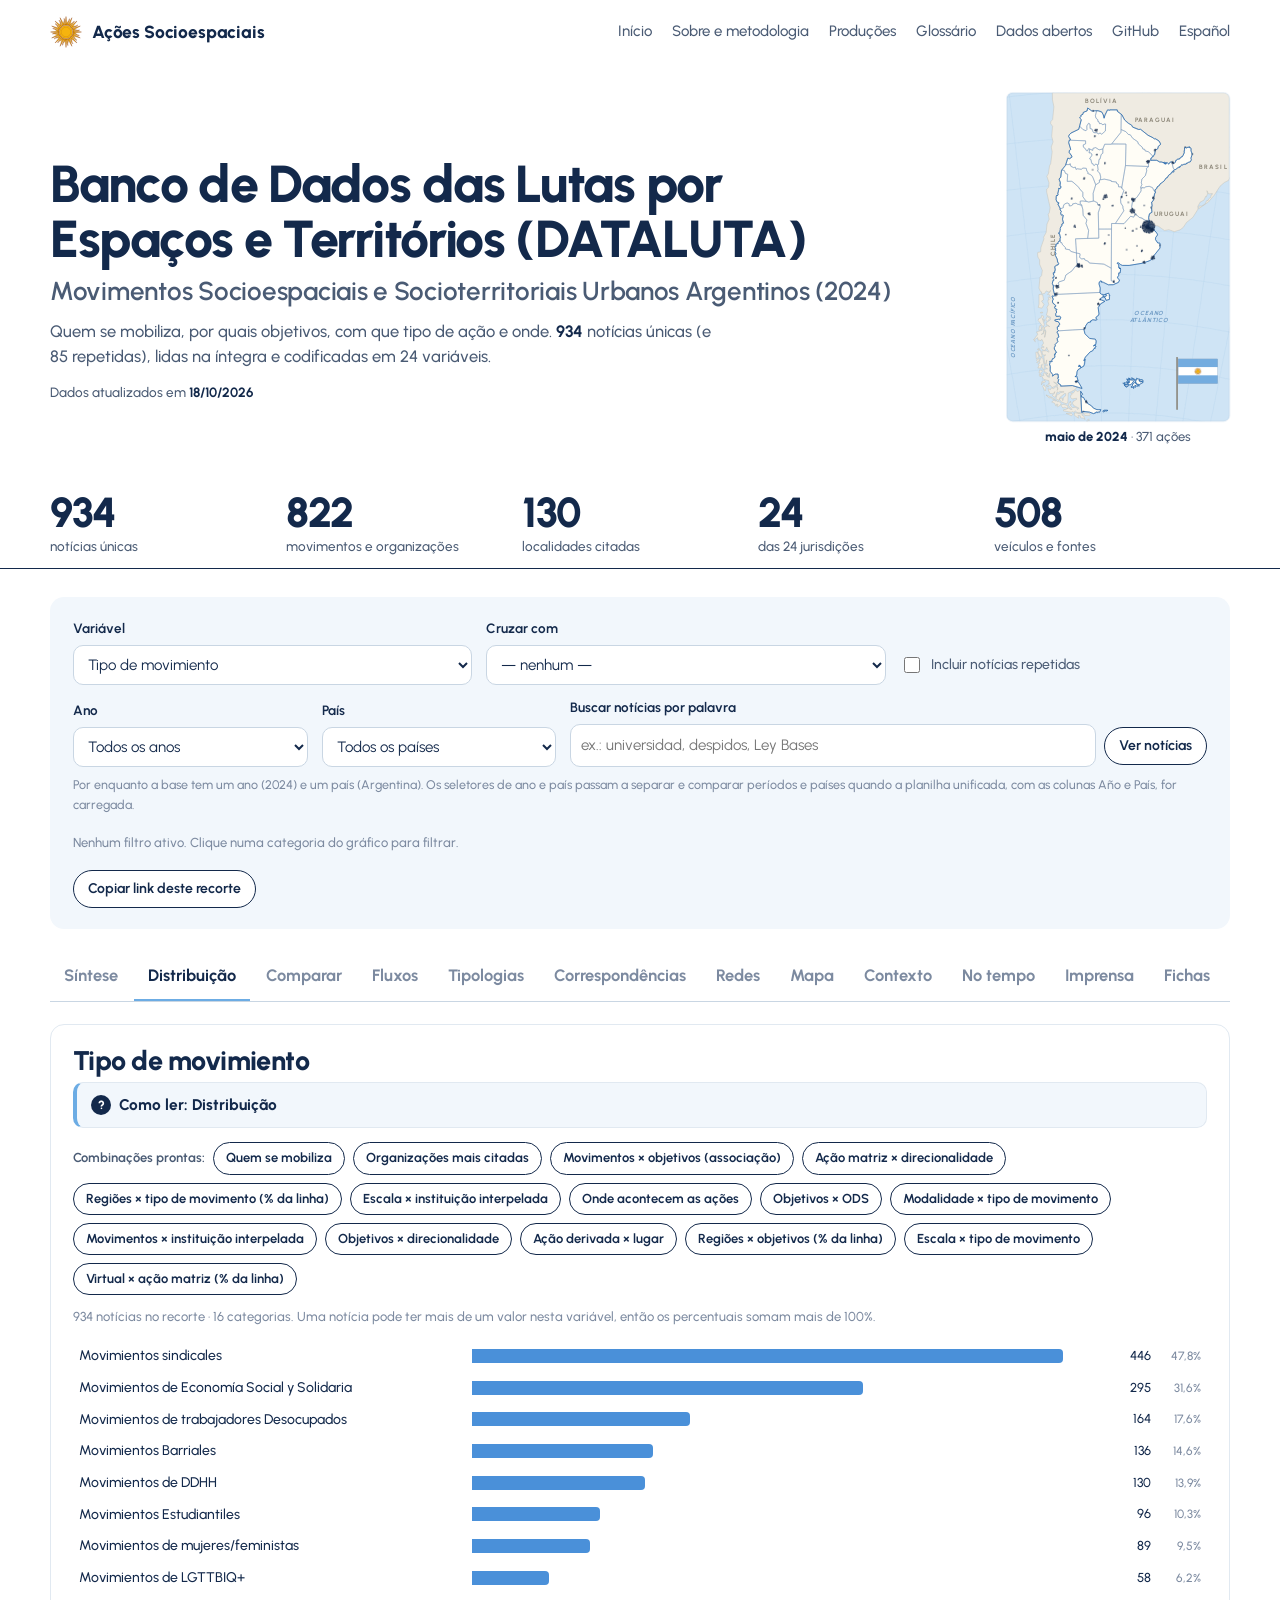
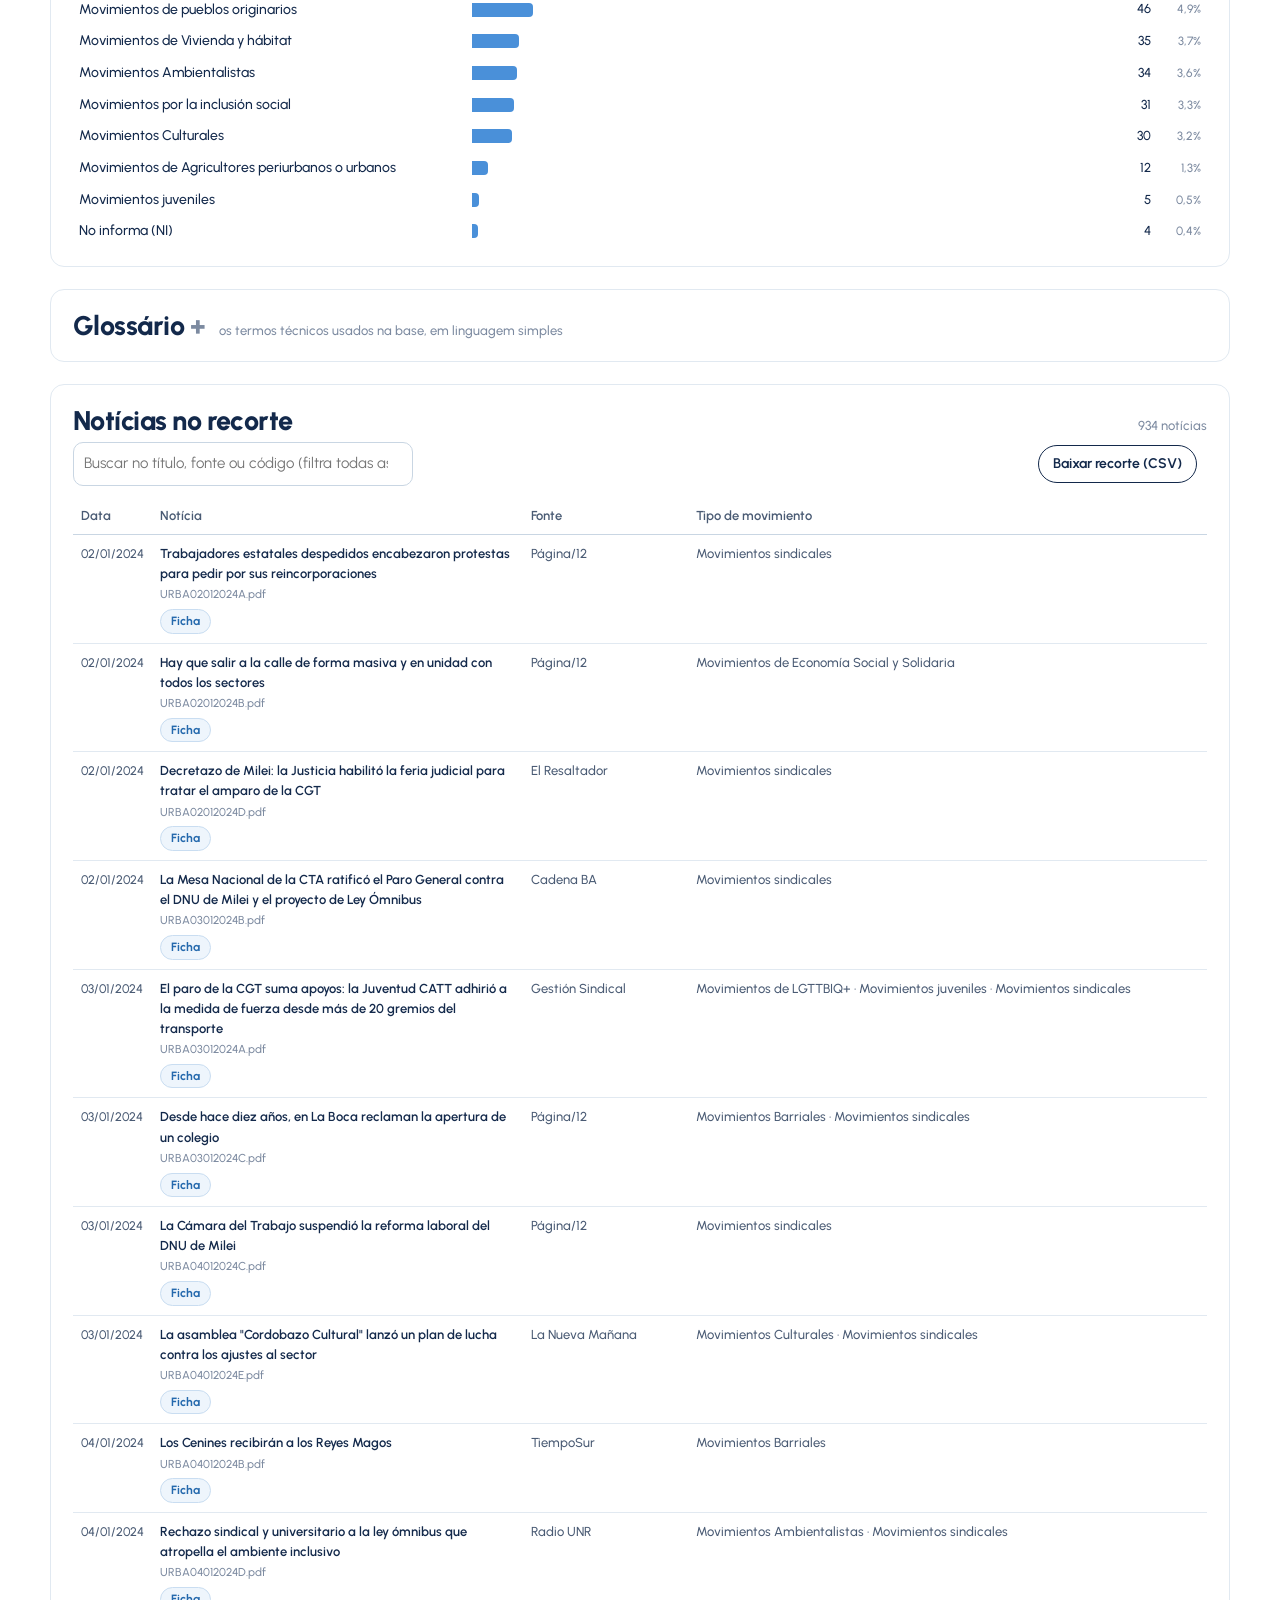
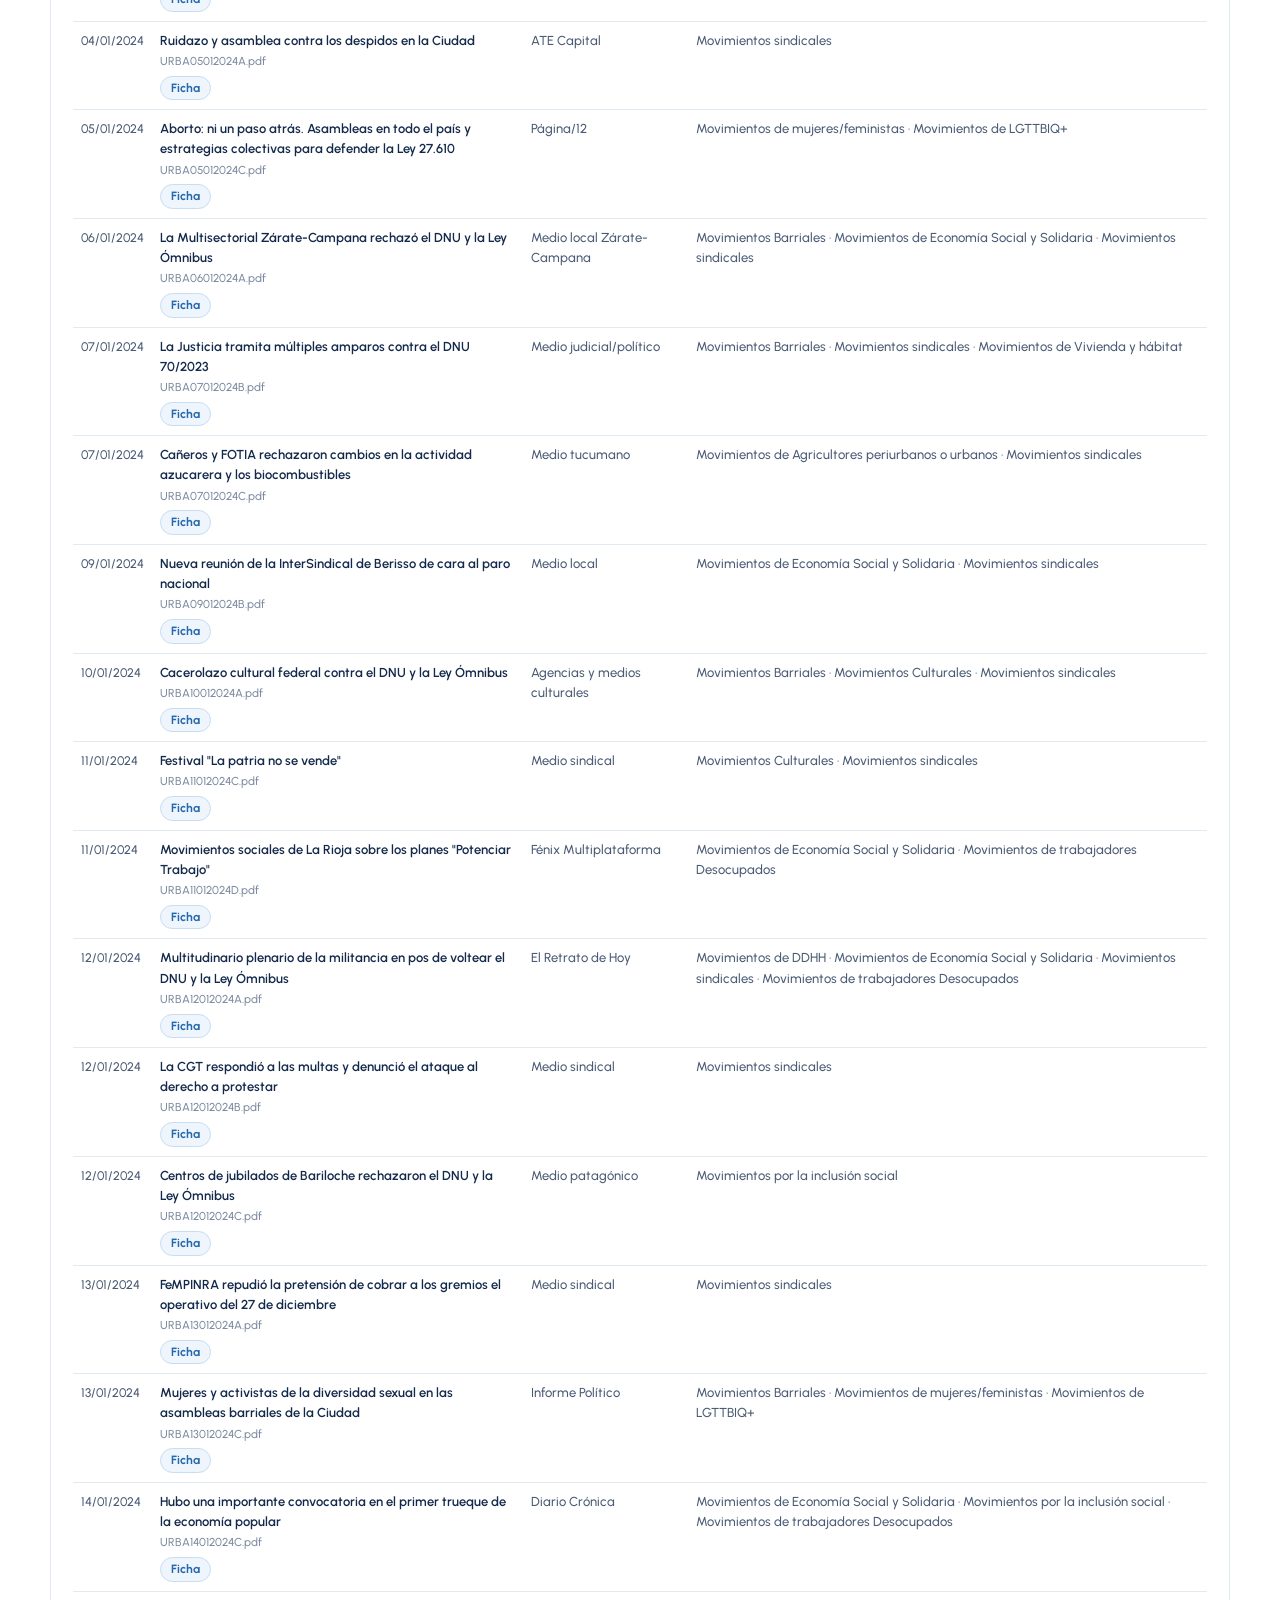
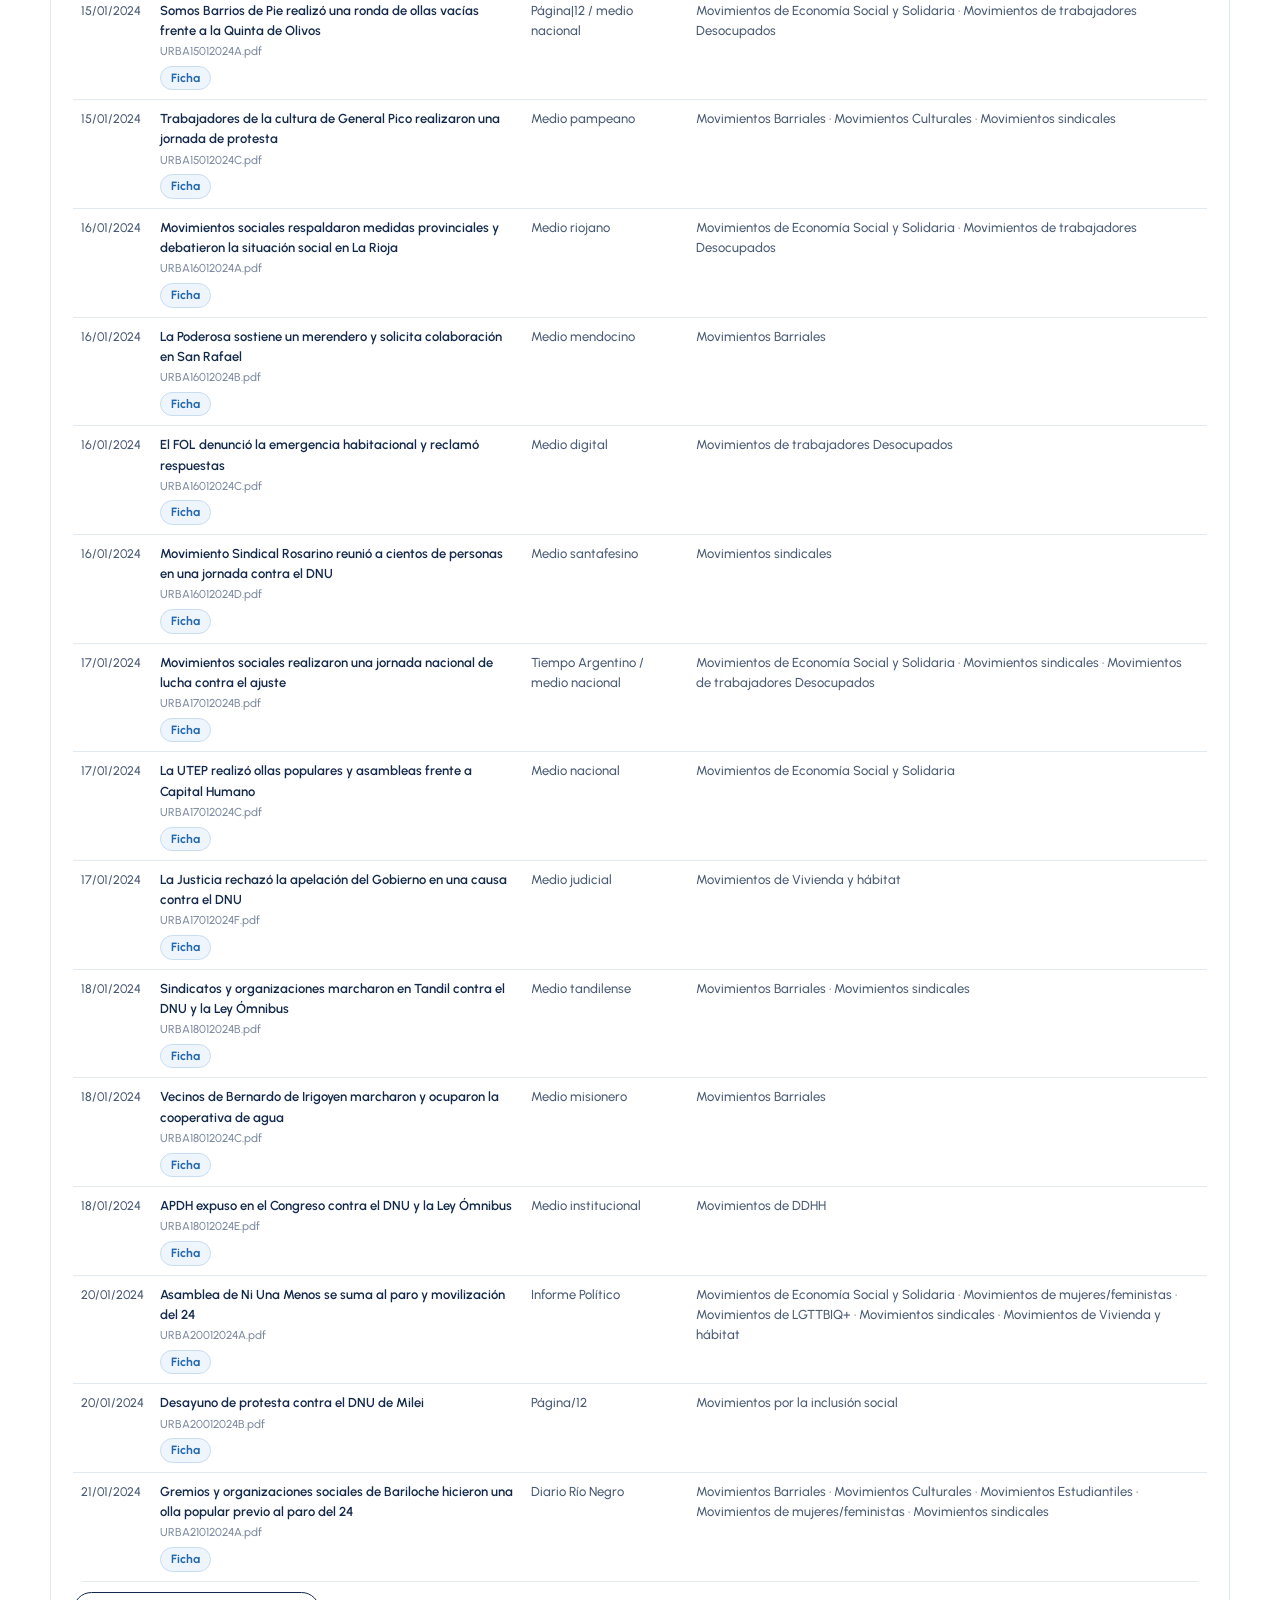
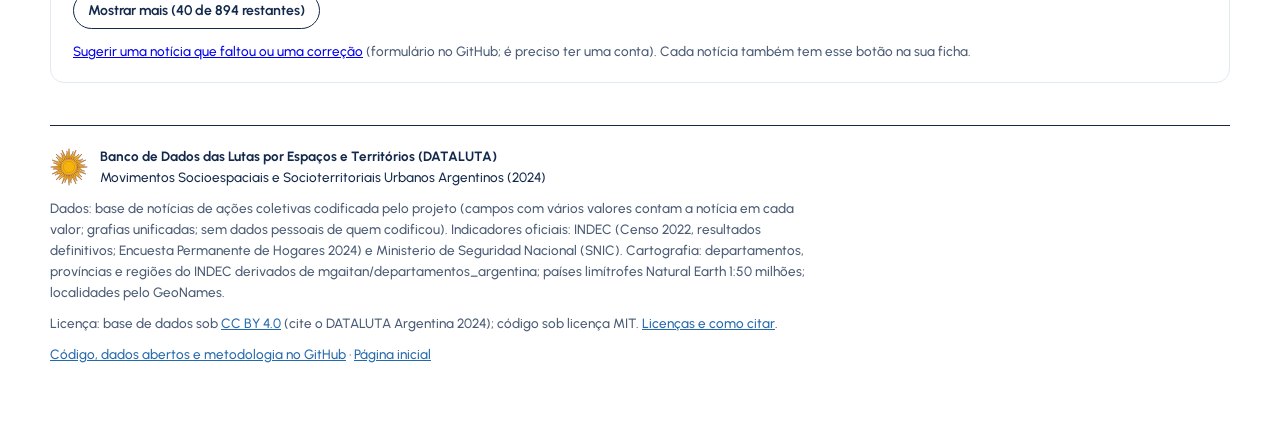
==== commit de4a382c: "Ficha de cada notícia, correção colaborativa, data de atualização, galeria de perguntas e página de " ====
--- a/base/index.html
+++ b/base/index.html
@@ -10,11 +10,12 @@
 <meta property="og:description" content="Base interativa de notícias sobre ações coletivas na Argentina em 2024: distribuições, fluxos, tipologias, redes de movimentos, mapas com indicadores do INDEC e calendário.">
 <meta property="og:type" content="website">
 <link rel="preload" href="../assets/fonts/urbanist-latin-wght-normal.woff2" as="font" type="font/woff2" crossorigin>
-<link rel="stylesheet" href="../assets/css/fontes.css?v=20261030g">
+<link rel="stylesheet" href="../assets/css/fontes.css?v=20261030h">
 <link rel="stylesheet" href="../assets/js/vendor/leaflet-1.9.4/leaflet.css">
-<link rel="stylesheet" href="../assets/css/base.css?v=20261030g">
-<link rel="stylesheet" href="../assets/css/mapa-entrada.css?v=20261030g">
-<script src="../assets/js/mapa-entrada.js?v=20261030g" defer></script>
+<link rel="stylesheet" href="../assets/css/base.css?v=20261030h">
+<link rel="stylesheet" href="../assets/css/mapa-entrada.css?v=20261030h">
+<script src="../assets/js/mapa-entrada.js?v=20261030h" defer></script>
+<script src="../assets/js/atualizado.js?v=20261030h" defer></script>
 </head>
 <body>
 <svg width="0" height="0" style="position:absolute" aria-hidden="true"><symbol id="sol" viewBox="-28 -28 56 56"><g fill="#f6b40e" stroke="#85340a" stroke-width=".6" stroke-linejoin="round"><path d="M-1.69 -12.38L0.00 -27.00L1.69 -12.38ZM3.17 -12.09L10.33 -24.94L6.31 -10.79ZM7.56 -9.96L19.09 -19.09L9.96 -7.56ZM10.79 -6.31L24.94 -10.33L12.09 -3.17ZM12.38 -1.69L27.00 0.00L12.38 1.69ZM12.09 3.17L24.94 10.33L10.79 6.31ZM9.96 7.56L19.09 19.09L7.56 9.96ZM6.31 10.79L10.33 24.94L3.17 12.09ZM1.69 12.38L0.00 27.00L-1.69 12.38ZM-3.17 12.09L-10.33 24.94L-6.31 10.79ZM-7.56 9.96L-19.09 19.09L-9.96 7.56ZM-10.79 6.31L-24.94 10.33L-12.09 3.17ZM-12.38 1.69L-27.00 0.00L-12.38 -1.69ZM-12.09 -3.17L-24.94 -10.33L-10.79 -6.31ZM-9.96 -7.56L-19.09 -19.09L-7.56 -9.96ZM-6.31 -10.79L-10.33 -24.94L-3.17 -12.09Z"/><path d="M1.08 -12.45C0.45 -16.99 6.22 -19.01 6.09 -23.22C6.27 -17.94 2.33 -15.83 3.77 -11.92ZM5.76 -11.09C6.92 -15.53 13.02 -15.18 14.51 -19.12C12.66 -14.17 8.21 -13.73 8.04 -9.57ZM9.57 -8.04C12.33 -11.70 17.84 -9.04 20.72 -12.11C17.12 -8.25 12.84 -9.54 11.09 -5.76ZM11.92 -3.77C15.87 -6.09 19.94 -1.53 23.78 -3.26C18.97 -1.07 15.52 -3.90 12.45 -1.08ZM12.45 1.08C16.99 0.45 19.01 6.22 23.22 6.09C17.94 6.27 15.83 2.33 11.92 3.77ZM11.09 5.76C15.53 6.92 15.18 13.02 19.12 14.51C14.17 12.66 13.73 8.21 9.57 8.04ZM8.04 9.57C11.70 12.33 9.04 17.84 12.11 20.72C8.25 17.12 9.54 12.84 5.76 11.09ZM3.77 11.92C6.09 15.87 1.53 19.94 3.26 23.78C1.07 18.97 3.90 15.52 1.08 12.45ZM-1.08 12.45C-0.45 16.99 -6.22 19.01 -6.09 23.22C-6.27 17.94 -2.33 15.83 -3.77 11.92ZM-5.76 11.09C-6.92 15.53 -13.02 15.18 -14.51 19.12C-12.66 14.17 -8.21 13.73 -8.04 9.57ZM-9.57 8.04C-12.33 11.70 -17.84 9.04 -20.72 12.11C-17.12 8.25 -12.84 9.54 -11.09 5.76ZM-11.92 3.77C-15.87 6.09 -19.94 1.53 -23.78 3.26C-18.97 1.07 -15.52 3.90 -12.45 1.08ZM-12.45 -1.08C-16.99 -0.45 -19.01 -6.22 -23.22 -6.09C-17.94 -6.27 -15.83 -2.33 -11.92 -3.77ZM-11.09 -5.76C-15.53 -6.92 -15.18 -13.02 -19.12 -14.51C-14.17 -12.66 -13.73 -8.21 -9.57 -8.04ZM-8.04 -9.57C-11.70 -12.33 -9.04 -17.84 -12.11 -20.72C-8.25 -17.12 -9.54 -12.84 -5.76 -11.09ZM-3.77 -11.92C-6.09 -15.87 -1.53 -19.94 -3.26 -23.78C-1.07 -18.97 -3.90 -15.52 -1.08 -12.45Z"/><circle r="11.5"/></g><circle r="8.4" fill="none" stroke="#85340a" stroke-width=".5" opacity=".55"/></symbol></svg>
@@ -22,12 +23,13 @@
 <header class="hero">
   <nav class="topo" aria-label="Navegação principal">
     <a class="marca" href="../"><svg viewBox="-28 -28 56 56" aria-hidden="true"><use href="#sol" x="-28" y="-28" width="56" height="56"/></svg><span>Ações Socioespaciais</span></a>
-    <div class="links"><a href="../">Início</a><a href="../sobre/">Sobre e metodologia</a><a href="#" id="linkGloss">Glossário</a><a href="../#dados">Dados abertos</a><a href="https://github.com/wiliansventura98-collab/site-acoes">GitHub</a><a href="../es/base/" hreflang="es" lang="es" id="linkIdioma">Español</a></div>
+    <div class="links"><a href="../">Início</a><a href="../sobre/">Sobre e metodologia</a><a href="../producoes/">Produções</a><a href="#" id="linkGloss">Glossário</a><a href="../#dados">Dados abertos</a><a href="https://github.com/wiliansventura98-collab/site-acoes">GitHub</a><a href="../es/base/" hreflang="es" lang="es" id="linkIdioma">Español</a></div>
   </nav>
   <div class="hero-in">
     <div class="brand-txt">
       <h1 class="titulo-base">Banco de Dados das Lutas por Espaços e Territórios (DATALUTA)<span>Movimentos Socioespaciais e Socioterritoriais Urbanos Argentinos (2024)</span></h1>
       <p class="lede" id="lede">Carregando a base…</p>
+      <p class="atualizado" data-atualizado data-resumo="../dados/resumo.json" hidden></p>
     </div>
     <figure class="mapa-entrada" data-entrada="../dados/entrada.json" data-duracao="7000"></figure>
     <div class="kpis" id="kpis" aria-label="Indicadores do recorte"></div>
@@ -467,6 +469,6 @@
 <script src="../assets/js/vendor/d3-sankey-0.12.3.min.js"></script>
 <script src="../assets/js/vendor/topojson-client-3.1.0.min.js"></script>
 <script src="../assets/js/vendor/leaflet-1.9.4/leaflet.js"></script>
-<script src="../assets/js/app/carregar.js?v=20261030g"></script>
+<script src="../assets/js/app/carregar.js?v=20261030h"></script>
 </body>
 </html>
--- a/assets/css/base.css
+++ b/assets/css/base.css
@@ -433,3 +433,37 @@
 .busca-linha .btn{white-space:nowrap;text-decoration:none}
 .nota-ano{margin:8px 0 0;font-size:12.5px;color:var(--ink-3)}
 @media (max-width:640px){.links{flex-wrap:wrap;gap:4px 16px;font-size:14.5px}}
+
+/* ===================== Ficha da notícia (ficha-noticia.js) ===================== */
+.fn-abrir{font:inherit;font-size:12px;font-weight:700;color:#2569ad;background:#eef5fc;border:1px solid #c9ddf1;border-radius:999px;padding:2px 10px;margin-top:5px;cursor:pointer}
+.fn-abrir:hover{background:#dcebf9}
+.fn-falta{font-size:13.5px;color:var(--ink-2);margin:12px 0 0}
+dialog.fn{width:min(980px,calc(100vw - 24px));max-height:calc(100vh - 32px);border:0;border-radius:18px;padding:0;box-shadow:0 18px 60px rgba(19,41,75,.28);color:var(--ink);overflow:auto}
+dialog.fn::backdrop{background:rgba(19,41,75,.45)}
+.fn-fechar{position:sticky;top:10px;display:block;margin:10px 12px -46px auto;width:36px;height:36px;border-radius:50%;border:1px solid var(--line-2);background:#fff;font-size:22px;line-height:1;cursor:pointer;color:var(--ink);z-index:2}
+.fn-cab{padding:22px 26px 16px;background:#f1f6fb;border-bottom:1px solid var(--line)}
+.fn-kicker{margin:0 0 6px;font-size:12px;font-weight:800;letter-spacing:.08em;text-transform:uppercase;color:#2569ad}
+.fn-cab h2{margin:0 0 8px;font-size:clamp(20px,2.4vw,26px);line-height:1.2;letter-spacing:-.01em;max-width:46ch}
+.fn-meta{margin:0 0 12px;font-size:14px;color:var(--ink-2)}
+.fn-acoes{display:flex;flex-wrap:wrap;gap:8px;align-items:center}
+.fn-acoes a.btn{text-decoration:none}
+.fn-corpo{display:grid;grid-template-columns:minmax(0,1fr) 240px;gap:24px;padding:18px 26px 26px}
+@media (max-width:720px){.fn-corpo{grid-template-columns:1fr}.fn-cab{padding:18px 18px 14px}.fn-corpo{padding:14px 18px 20px}}
+.fn-grupo h3,.fn-lado h3{margin:14px 0 6px;font-size:13px;font-weight:800;letter-spacing:.06em;text-transform:uppercase;color:var(--ink-2)}
+.fn-grupo:first-child h3,.fn-lado h3:first-child{margin-top:0}
+.fn-grupo dl{display:grid;grid-template-columns:minmax(130px,34%) 1fr;gap:4px 14px;margin:0}
+.fn-grupo dt{font-size:13px;color:var(--ink-3)}
+.fn-grupo dd{margin:0;font-size:14px}
+.fn-val{display:inline}
+.fn-mapa{display:block;width:150px;height:auto;margin:0 auto}
+.fn-terra{fill:#fffdf6;stroke:#2569ad;stroke-width:1}
+.fn-divisa{fill:none;stroke:#9fb6cf;stroke-width:.6}
+.fn-ponto{fill:#13294b;stroke:#f2a900;stroke-width:2}
+.fn-parecidas{list-style:none;margin:0;padding:0;display:grid;gap:8px}
+.fn-link{font:inherit;font-size:13.5px;font-weight:650;color:var(--ink);background:none;border:0;padding:0;text-align:left;cursor:pointer;line-height:1.3}
+.fn-link:hover{color:#2569ad;text-decoration:underline}
+.fn-nota{display:block;font-size:12px;color:var(--ink-3);margin:2px 0 0;line-height:1.35}
+
+/* data de atualização dos dados (atualizado.js) */
+.atualizado{margin:0;font-size:13.5px;color:#4a5b74}
+.atualizado time{font-weight:700;color:#13294b}
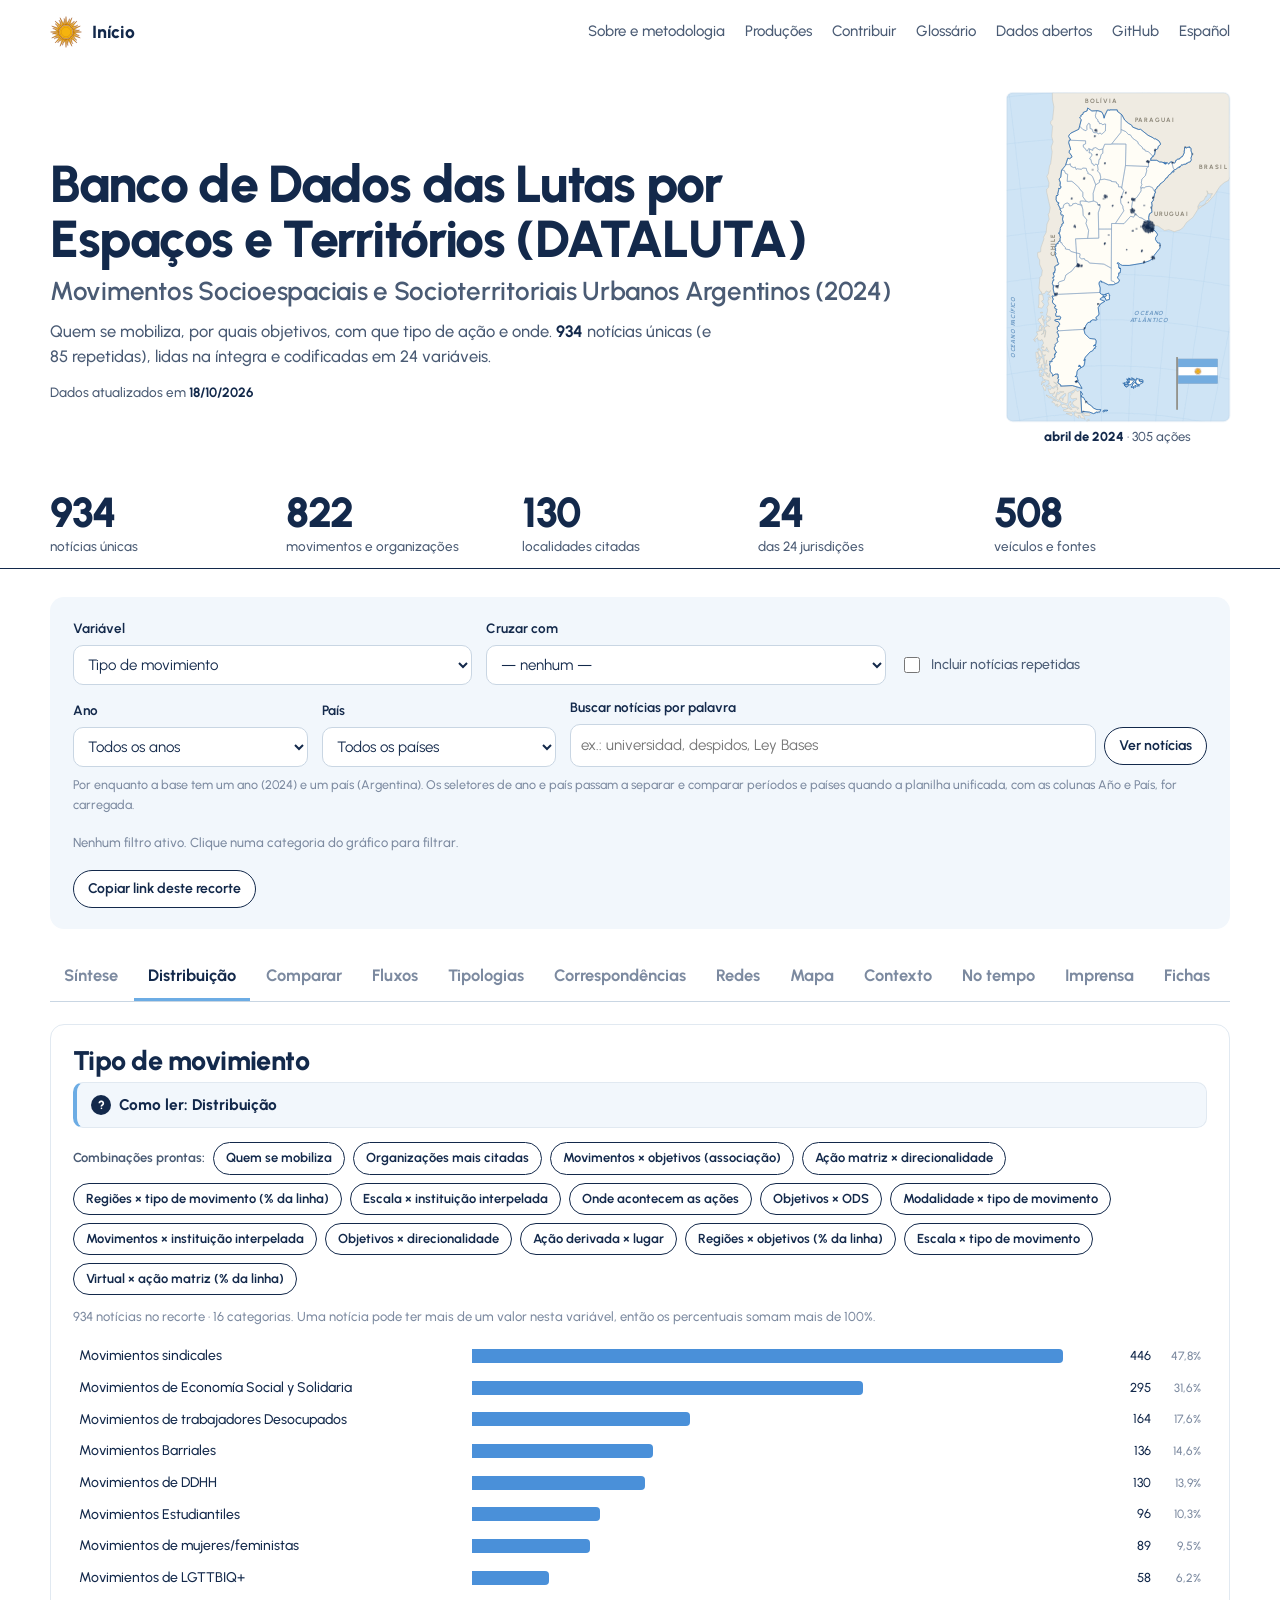
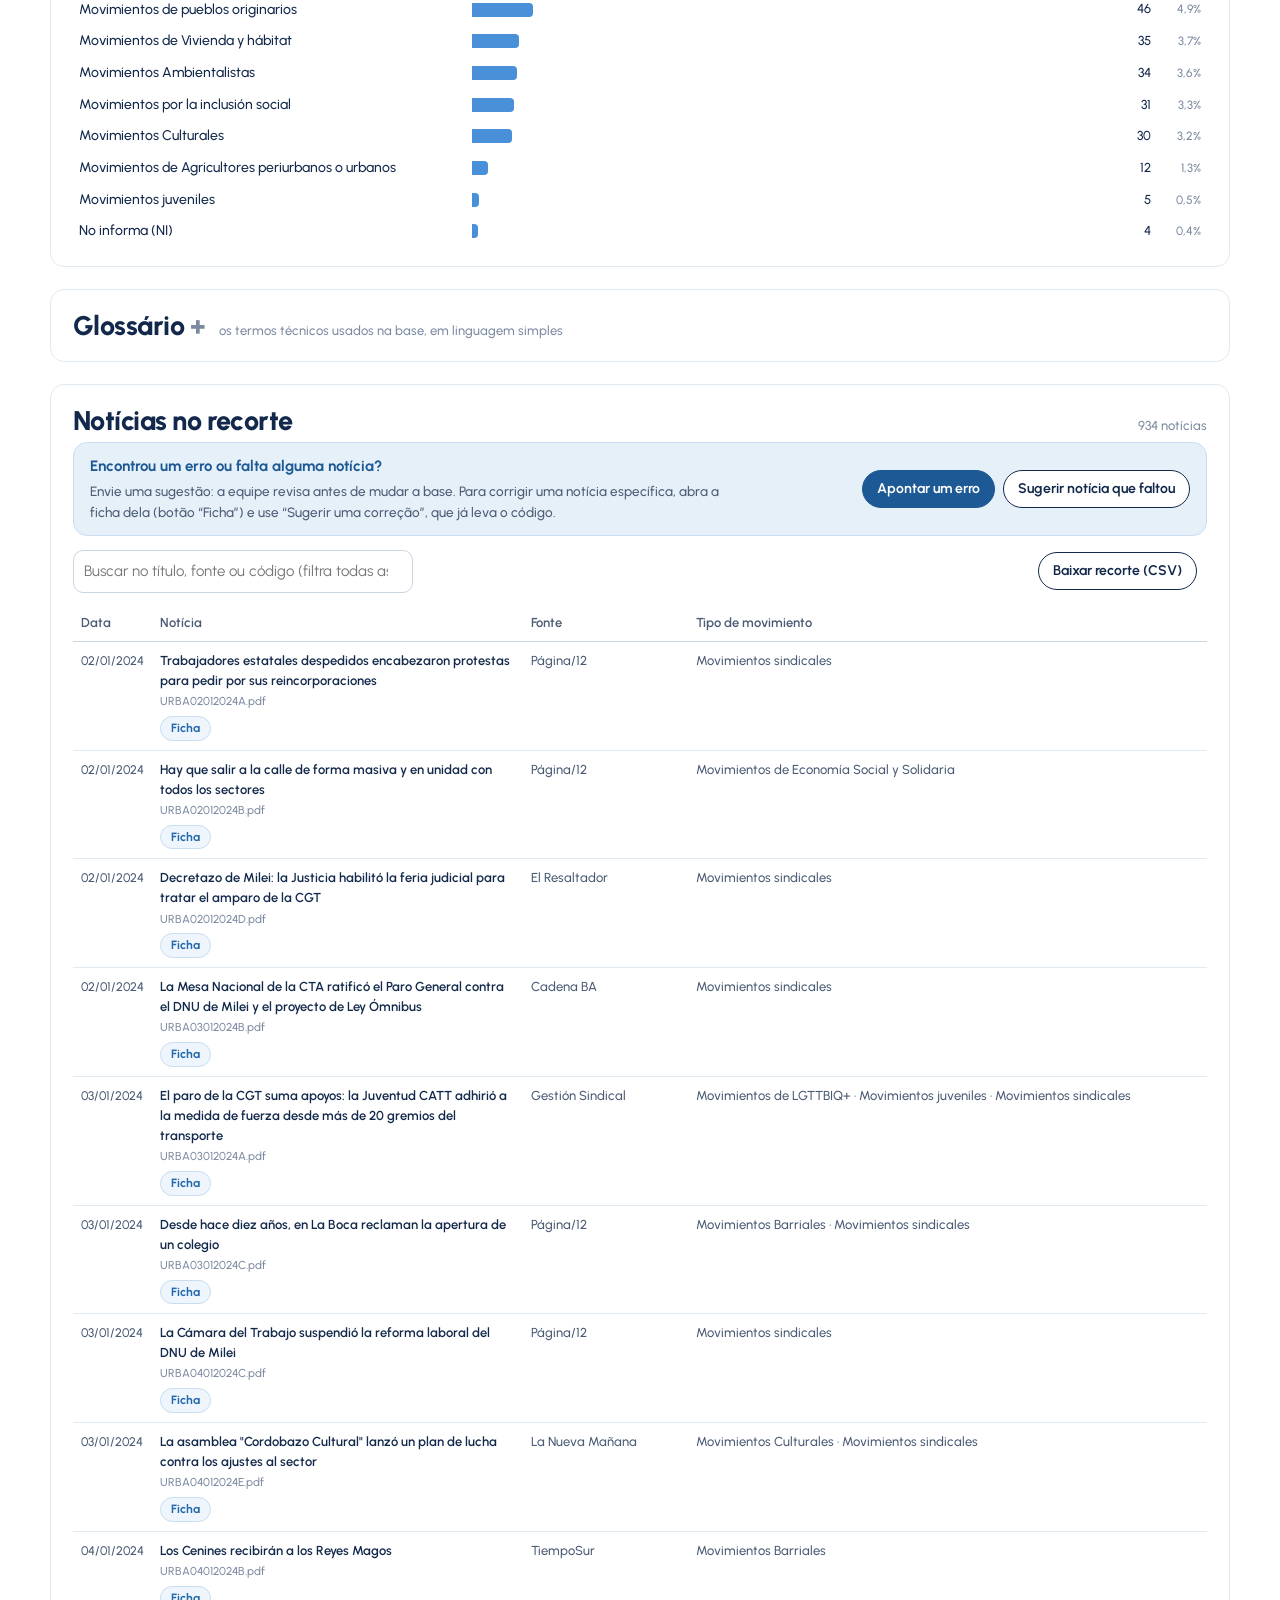
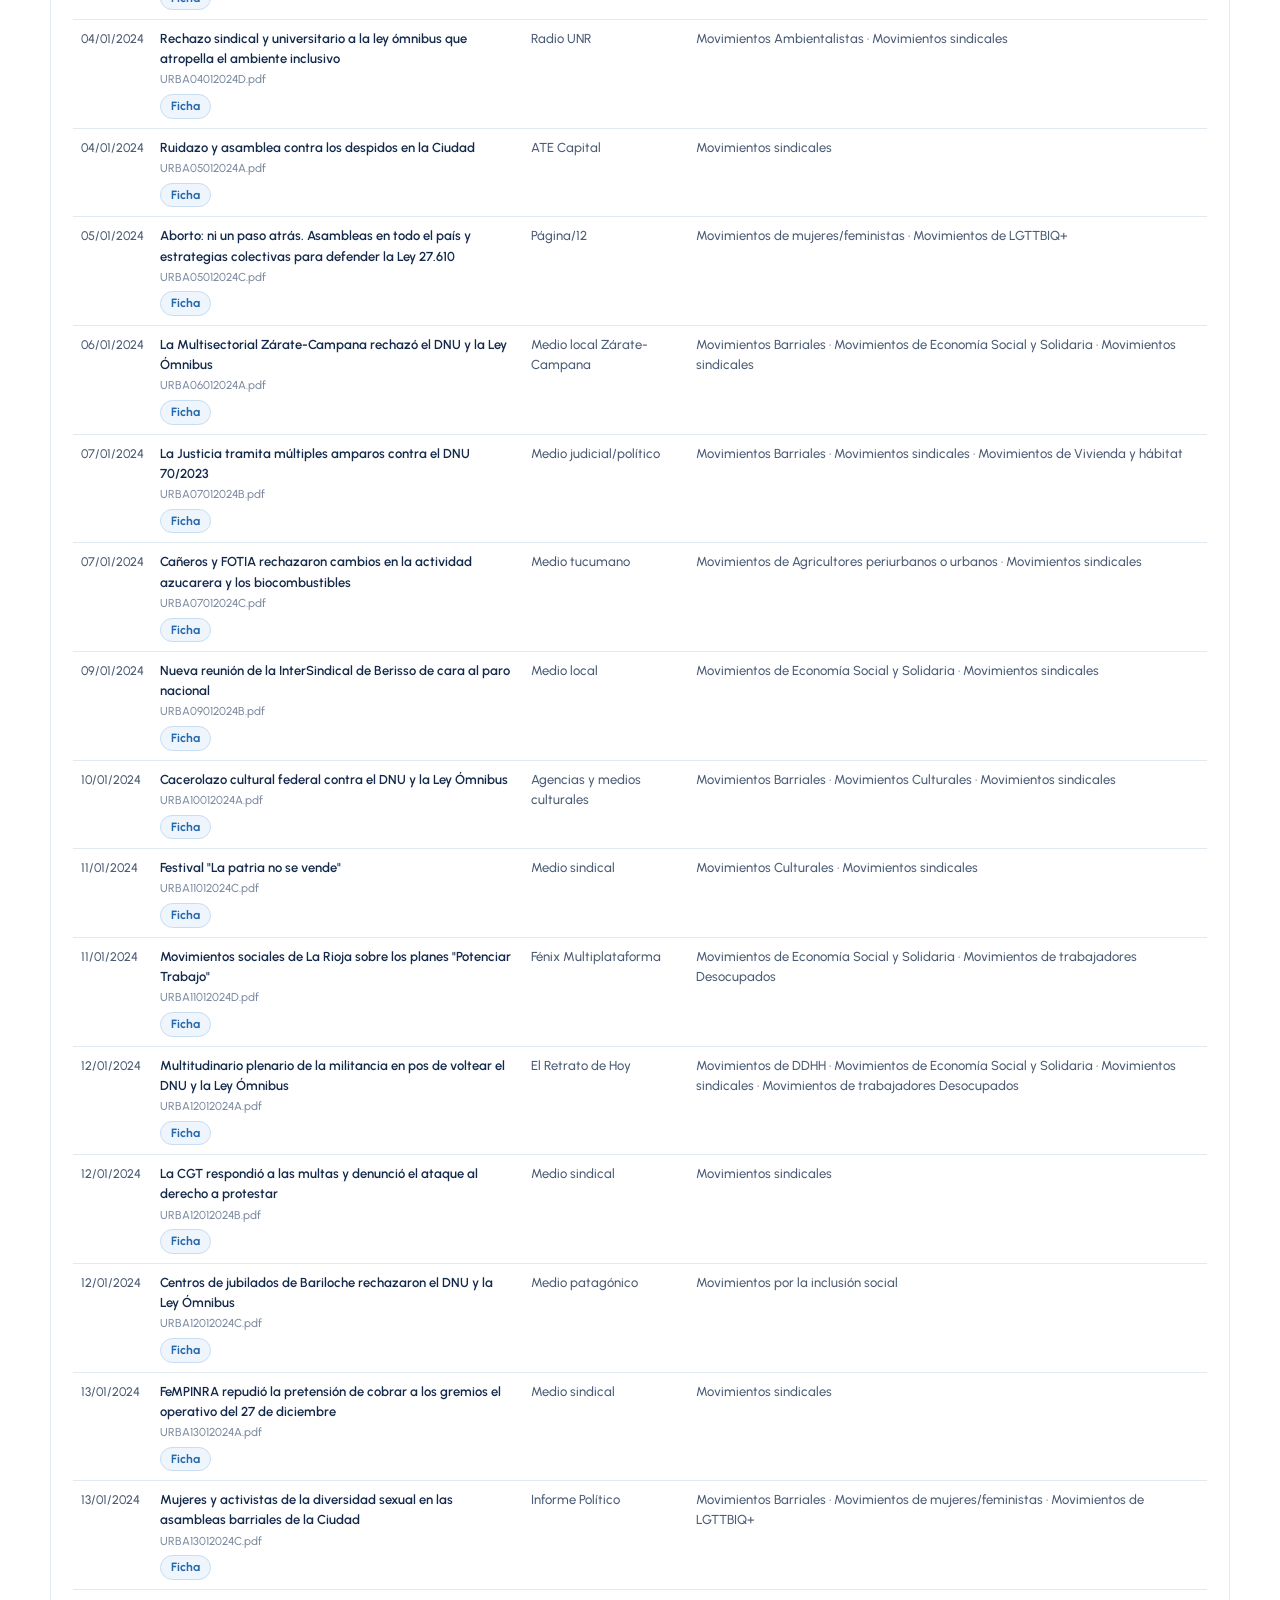
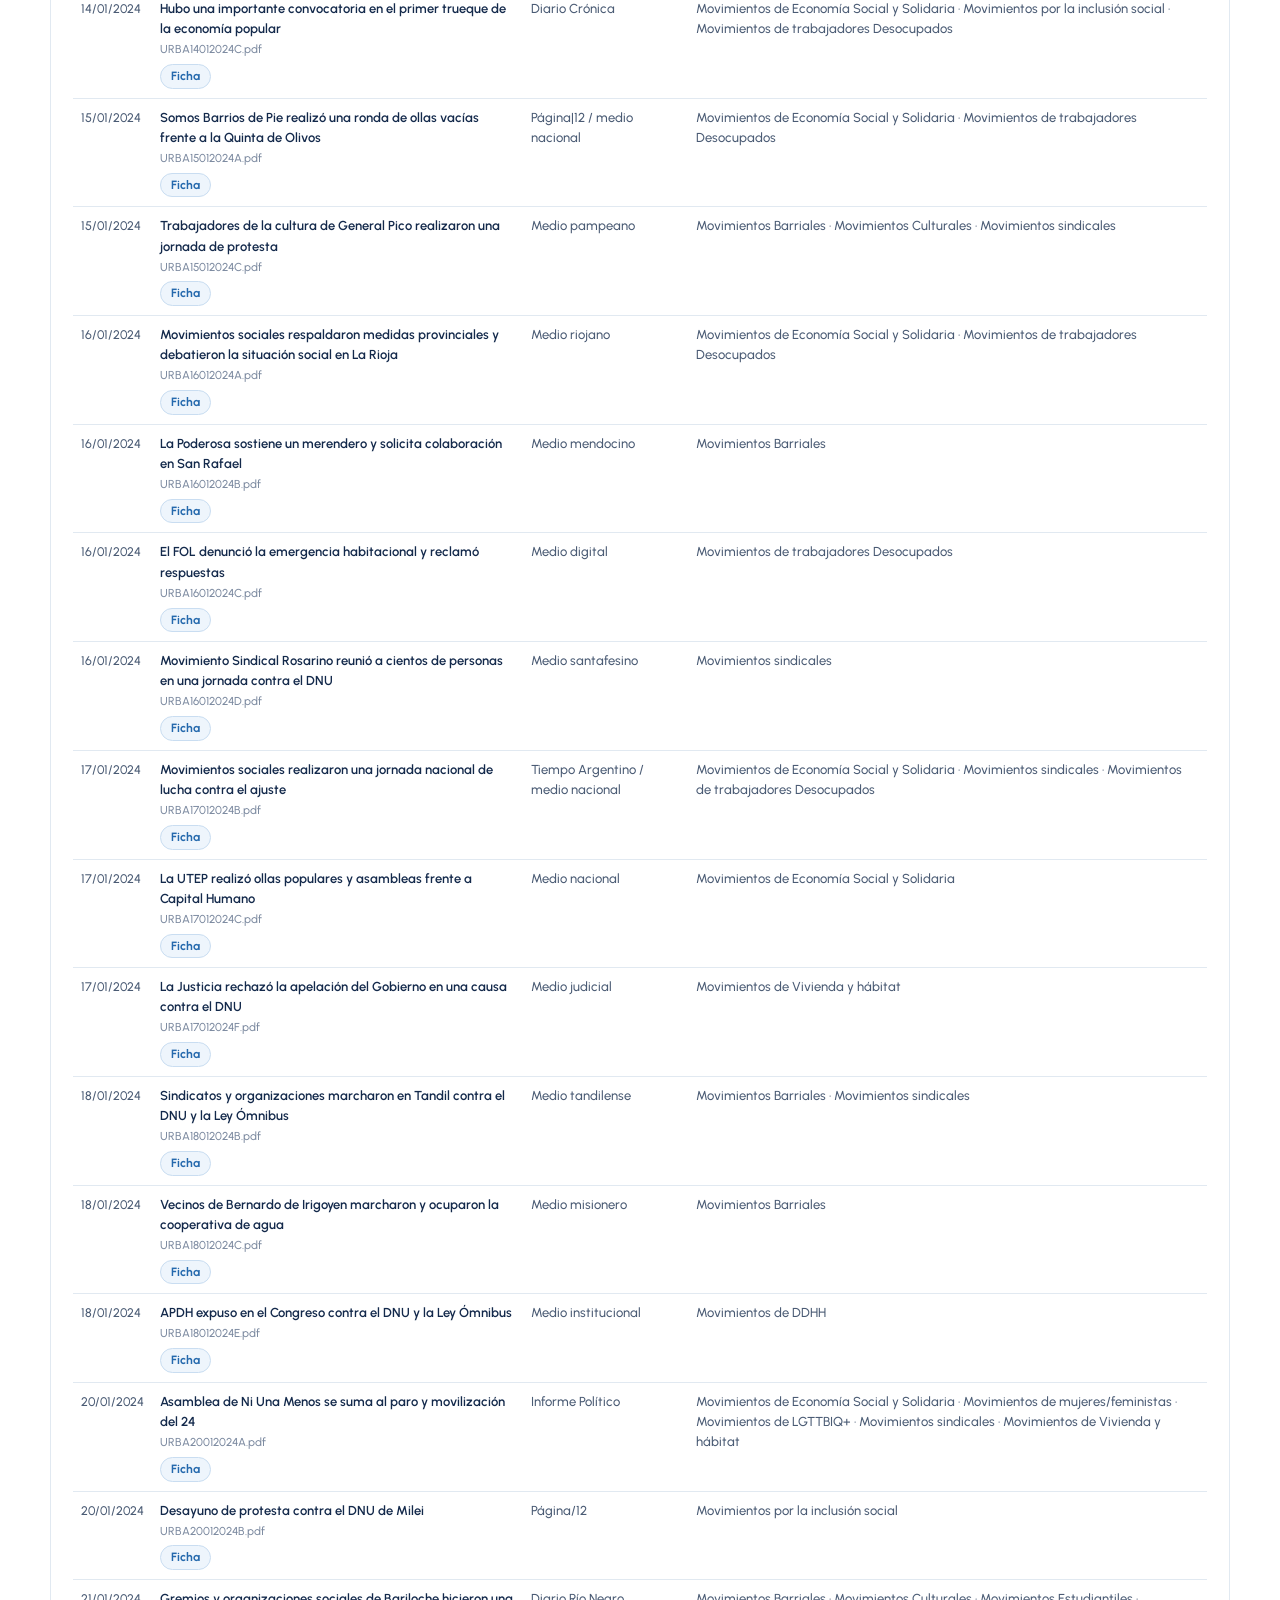
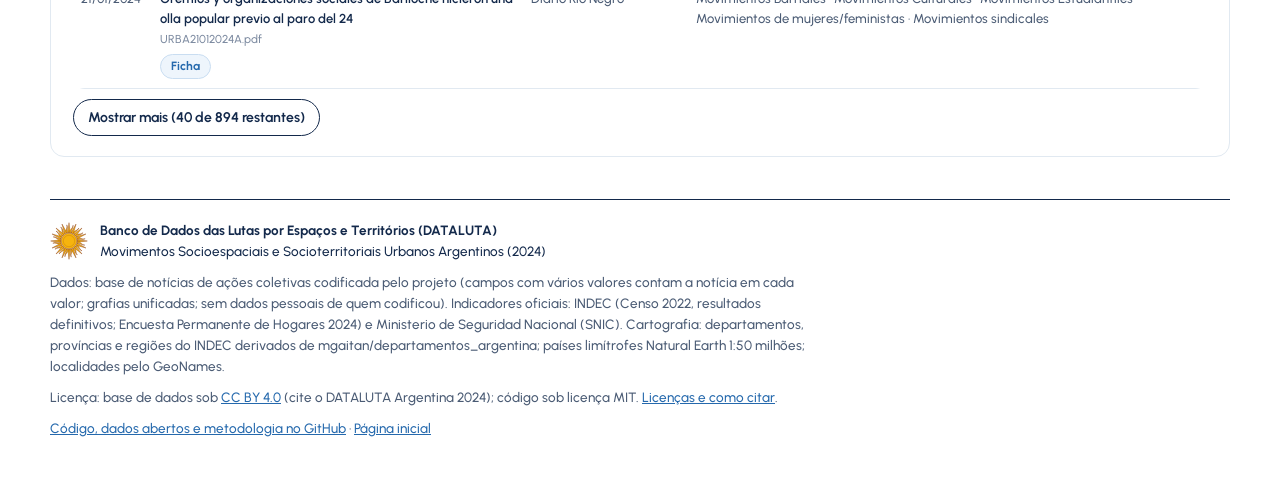
==== commit ec47a4d9: "Página inicial: galeria sem bairros populares, mapa sem bandeira, marca "Início" e contribuições mai" ====
--- a/base/index.html
+++ b/base/index.html
@@ -10,20 +10,20 @@
 <meta property="og:description" content="Base interativa de notícias sobre ações coletivas na Argentina em 2024: distribuições, fluxos, tipologias, redes de movimentos, mapas com indicadores do INDEC e calendário.">
 <meta property="og:type" content="website">
 <link rel="preload" href="../assets/fonts/urbanist-latin-wght-normal.woff2" as="font" type="font/woff2" crossorigin>
-<link rel="stylesheet" href="../assets/css/fontes.css?v=20261030h">
+<link rel="stylesheet" href="../assets/css/fontes.css?v=20261030i">
 <link rel="stylesheet" href="../assets/js/vendor/leaflet-1.9.4/leaflet.css">
-<link rel="stylesheet" href="../assets/css/base.css?v=20261030h">
-<link rel="stylesheet" href="../assets/css/mapa-entrada.css?v=20261030h">
-<script src="../assets/js/mapa-entrada.js?v=20261030h" defer></script>
-<script src="../assets/js/atualizado.js?v=20261030h" defer></script>
+<link rel="stylesheet" href="../assets/css/base.css?v=20261030i">
+<link rel="stylesheet" href="../assets/css/mapa-entrada.css?v=20261030i">
+<script src="../assets/js/mapa-entrada.js?v=20261030i" defer></script>
+<script src="../assets/js/atualizado.js?v=20261030i" defer></script>
 </head>
 <body>
 <svg width="0" height="0" style="position:absolute" aria-hidden="true"><symbol id="sol" viewBox="-28 -28 56 56"><g fill="#f6b40e" stroke="#85340a" stroke-width=".6" stroke-linejoin="round"><path d="M-1.69 -12.38L0.00 -27.00L1.69 -12.38ZM3.17 -12.09L10.33 -24.94L6.31 -10.79ZM7.56 -9.96L19.09 -19.09L9.96 -7.56ZM10.79 -6.31L24.94 -10.33L12.09 -3.17ZM12.38 -1.69L27.00 0.00L12.38 1.69ZM12.09 3.17L24.94 10.33L10.79 6.31ZM9.96 7.56L19.09 19.09L7.56 9.96ZM6.31 10.79L10.33 24.94L3.17 12.09ZM1.69 12.38L0.00 27.00L-1.69 12.38ZM-3.17 12.09L-10.33 24.94L-6.31 10.79ZM-7.56 9.96L-19.09 19.09L-9.96 7.56ZM-10.79 6.31L-24.94 10.33L-12.09 3.17ZM-12.38 1.69L-27.00 0.00L-12.38 -1.69ZM-12.09 -3.17L-24.94 -10.33L-10.79 -6.31ZM-9.96 -7.56L-19.09 -19.09L-7.56 -9.96ZM-6.31 -10.79L-10.33 -24.94L-3.17 -12.09Z"/><path d="M1.08 -12.45C0.45 -16.99 6.22 -19.01 6.09 -23.22C6.27 -17.94 2.33 -15.83 3.77 -11.92ZM5.76 -11.09C6.92 -15.53 13.02 -15.18 14.51 -19.12C12.66 -14.17 8.21 -13.73 8.04 -9.57ZM9.57 -8.04C12.33 -11.70 17.84 -9.04 20.72 -12.11C17.12 -8.25 12.84 -9.54 11.09 -5.76ZM11.92 -3.77C15.87 -6.09 19.94 -1.53 23.78 -3.26C18.97 -1.07 15.52 -3.90 12.45 -1.08ZM12.45 1.08C16.99 0.45 19.01 6.22 23.22 6.09C17.94 6.27 15.83 2.33 11.92 3.77ZM11.09 5.76C15.53 6.92 15.18 13.02 19.12 14.51C14.17 12.66 13.73 8.21 9.57 8.04ZM8.04 9.57C11.70 12.33 9.04 17.84 12.11 20.72C8.25 17.12 9.54 12.84 5.76 11.09ZM3.77 11.92C6.09 15.87 1.53 19.94 3.26 23.78C1.07 18.97 3.90 15.52 1.08 12.45ZM-1.08 12.45C-0.45 16.99 -6.22 19.01 -6.09 23.22C-6.27 17.94 -2.33 15.83 -3.77 11.92ZM-5.76 11.09C-6.92 15.53 -13.02 15.18 -14.51 19.12C-12.66 14.17 -8.21 13.73 -8.04 9.57ZM-9.57 8.04C-12.33 11.70 -17.84 9.04 -20.72 12.11C-17.12 8.25 -12.84 9.54 -11.09 5.76ZM-11.92 3.77C-15.87 6.09 -19.94 1.53 -23.78 3.26C-18.97 1.07 -15.52 3.90 -12.45 1.08ZM-12.45 -1.08C-16.99 -0.45 -19.01 -6.22 -23.22 -6.09C-17.94 -6.27 -15.83 -2.33 -11.92 -3.77ZM-11.09 -5.76C-15.53 -6.92 -15.18 -13.02 -19.12 -14.51C-14.17 -12.66 -13.73 -8.21 -9.57 -8.04ZM-8.04 -9.57C-11.70 -12.33 -9.04 -17.84 -12.11 -20.72C-8.25 -17.12 -9.54 -12.84 -5.76 -11.09ZM-3.77 -11.92C-6.09 -15.87 -1.53 -19.94 -3.26 -23.78C-1.07 -18.97 -3.90 -15.52 -1.08 -12.45Z"/><circle r="11.5"/></g><circle r="8.4" fill="none" stroke="#85340a" stroke-width=".5" opacity=".55"/></symbol></svg>
 
 <header class="hero">
   <nav class="topo" aria-label="Navegação principal">
-    <a class="marca" href="../"><svg viewBox="-28 -28 56 56" aria-hidden="true"><use href="#sol" x="-28" y="-28" width="56" height="56"/></svg><span>Ações Socioespaciais</span></a>
-    <div class="links"><a href="../">Início</a><a href="../sobre/">Sobre e metodologia</a><a href="../producoes/">Produções</a><a href="#" id="linkGloss">Glossário</a><a href="../#dados">Dados abertos</a><a href="https://github.com/wiliansventura98-collab/site-acoes">GitHub</a><a href="../es/base/" hreflang="es" lang="es" id="linkIdioma">Español</a></div>
+    <a class="marca" href="../"><svg viewBox="-28 -28 56 56" aria-hidden="true"><use href="#sol" x="-28" y="-28" width="56" height="56"/></svg><span>Início</span></a>
+    <div class="links"><a href="../sobre/">Sobre e metodologia</a><a href="../producoes/">Produções</a><a href="../#contribuir">Contribuir</a><a href="#" id="linkGloss">Glossário</a><a href="../#dados">Dados abertos</a><a href="https://github.com/wiliansventura98-collab/site-acoes">GitHub</a><a href="../es/base/" hreflang="es" lang="es" id="linkIdioma">Español</a></div>
   </nav>
   <div class="hero-in">
     <div class="brand-txt">
@@ -469,6 +469,6 @@
 <script src="../assets/js/vendor/d3-sankey-0.12.3.min.js"></script>
 <script src="../assets/js/vendor/topojson-client-3.1.0.min.js"></script>
 <script src="../assets/js/vendor/leaflet-1.9.4/leaflet.js"></script>
-<script src="../assets/js/app/carregar.js?v=20261030h"></script>
+<script src="../assets/js/app/carregar.js?v=20261030i"></script>
 </body>
 </html>
--- a/assets/css/base.css
+++ b/assets/css/base.css
@@ -437,7 +437,14 @@
 /* ===================== Ficha da notícia (ficha-noticia.js) ===================== */
 .fn-abrir{font:inherit;font-size:12px;font-weight:700;color:#2569ad;background:#eef5fc;border:1px solid #c9ddf1;border-radius:999px;padding:2px 10px;margin-top:5px;cursor:pointer}
 .fn-abrir:hover{background:#dcebf9}
-.fn-falta{font-size:13.5px;color:var(--ink-2);margin:12px 0 0}
+.fn-contribuir{display:flex;flex-wrap:wrap;gap:12px 20px;align-items:center;justify-content:space-between;background:#e6f0f9;border:1px solid #c9ddf1;border-radius:14px;padding:12px 16px;margin:0 0 14px}
+.fn-contribuir div:first-child{display:grid;gap:2px;max-width:70ch}
+.fn-contribuir b{font-size:15px;color:#1d5994}
+.fn-contribuir span{font-size:13.5px;color:var(--ink-2)}
+.fn-contribuir-bts{display:flex;flex-wrap:wrap;gap:8px}
+.fn-contribuir-bts a.btn{text-decoration:none}
+a.btn.fn-primario{background:#1d5994;border-color:#1d5994;color:#fff}
+a.btn.fn-primario:hover{background:#13294b}
 dialog.fn{width:min(980px,calc(100vw - 24px));max-height:calc(100vh - 32px);border:0;border-radius:18px;padding:0;box-shadow:0 18px 60px rgba(19,41,75,.28);color:var(--ink);overflow:auto}
 dialog.fn::backdrop{background:rgba(19,41,75,.45)}
 .fn-fechar{position:sticky;top:10px;display:block;margin:10px 12px -46px auto;width:36px;height:36px;border-radius:50%;border:1px solid var(--line-2);background:#fff;font-size:22px;line-height:1;cursor:pointer;color:var(--ink);z-index:2}
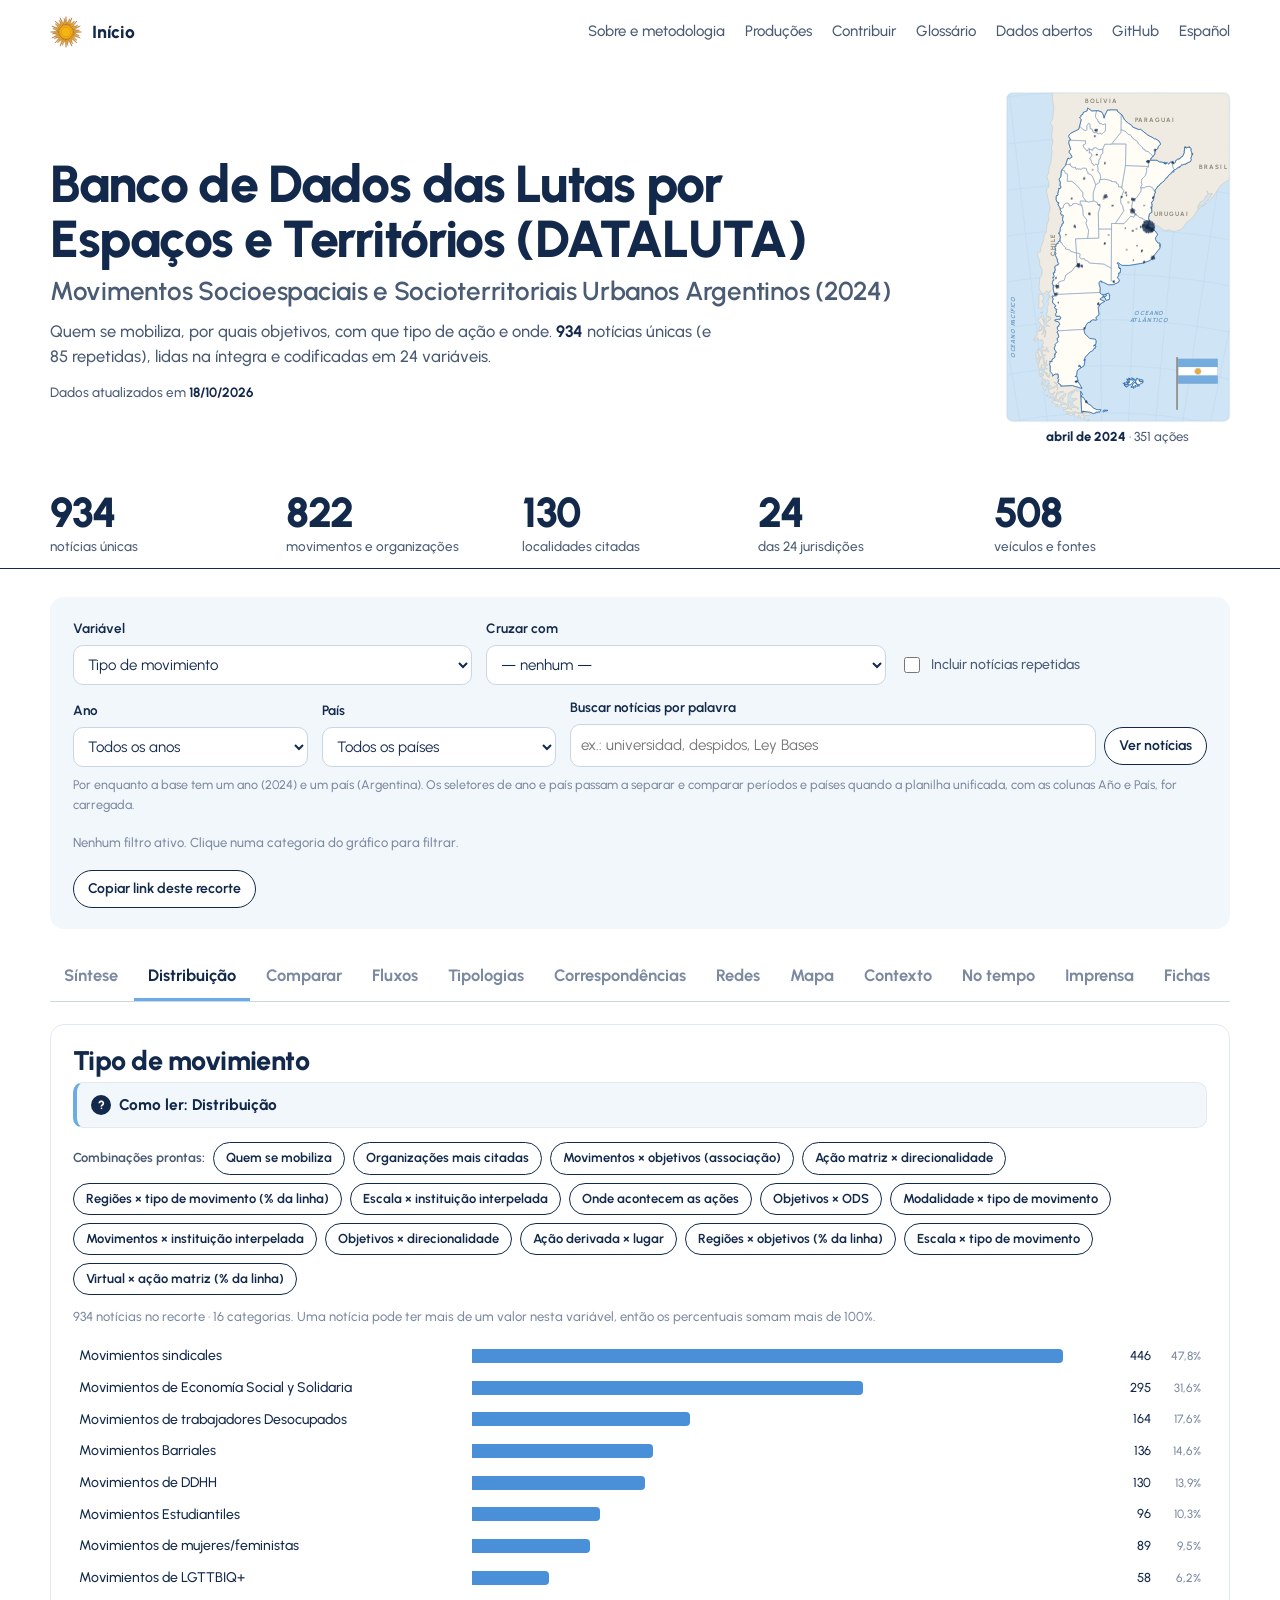
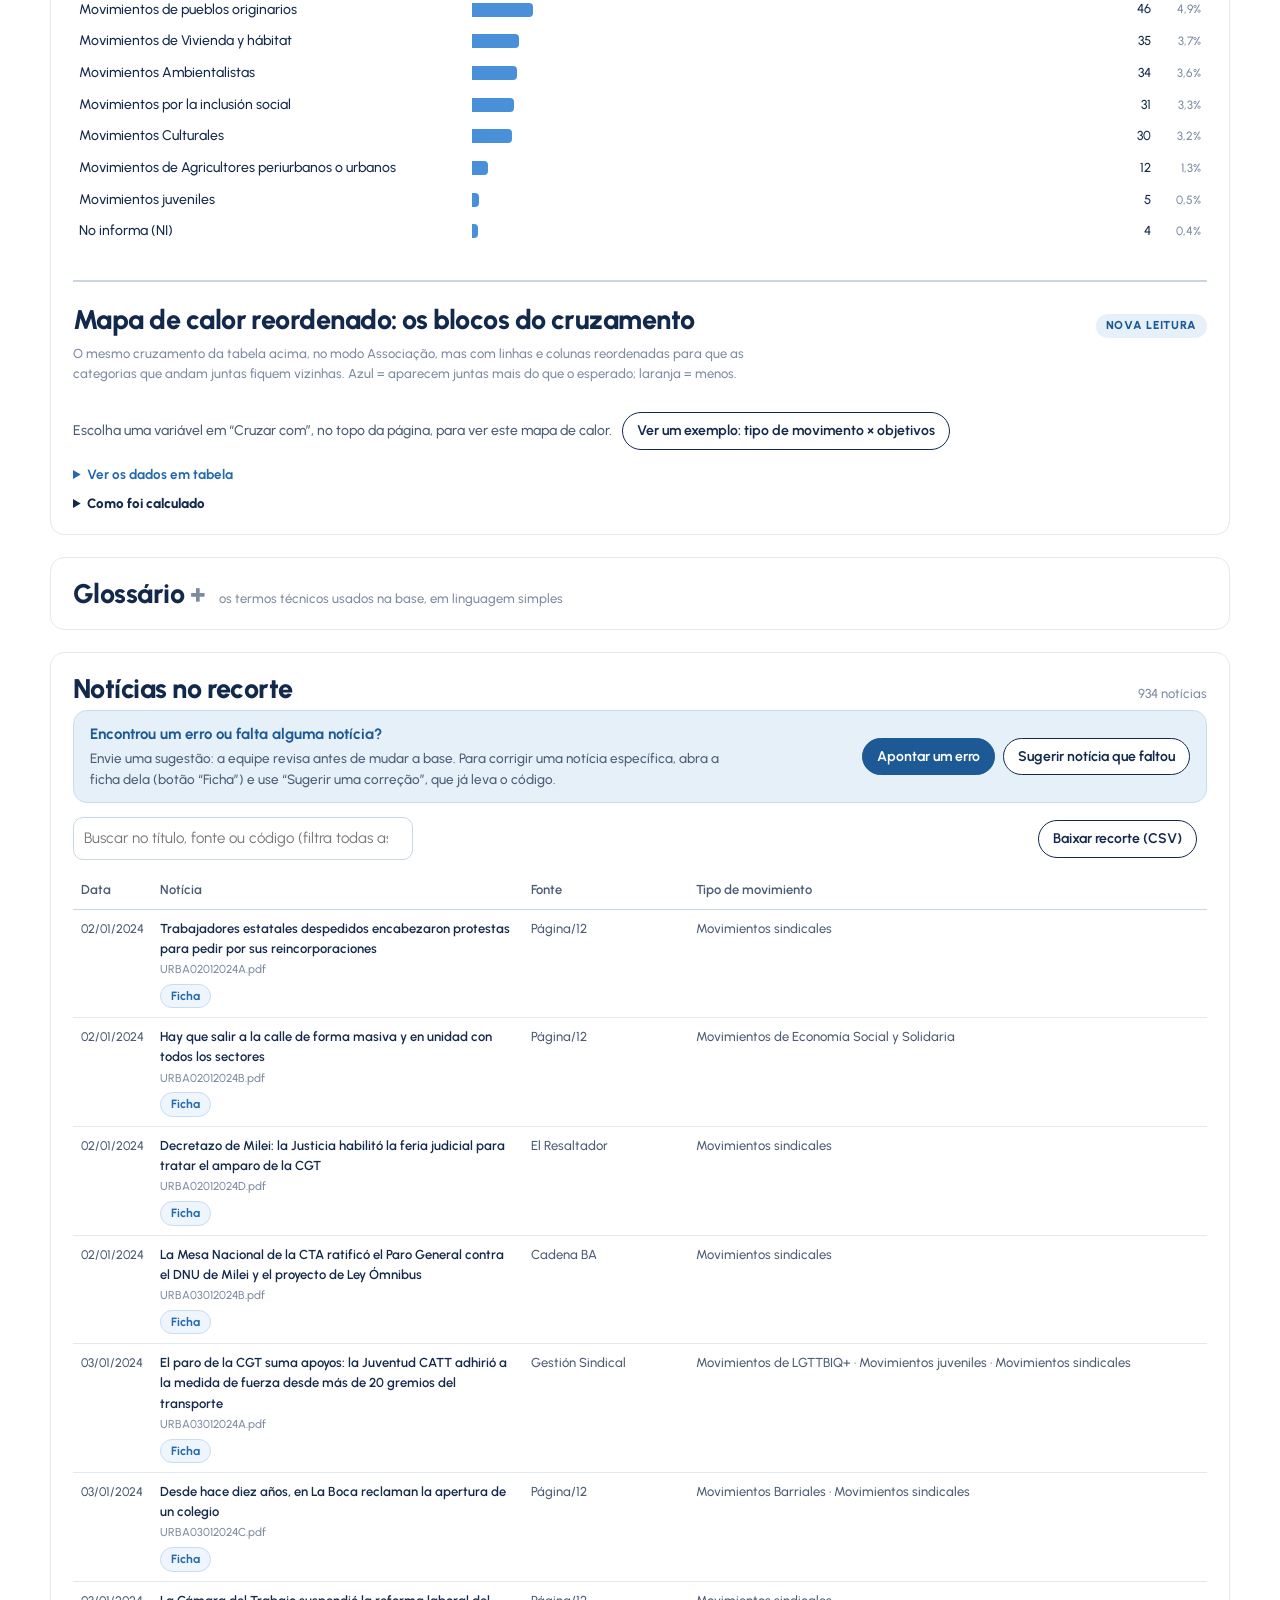
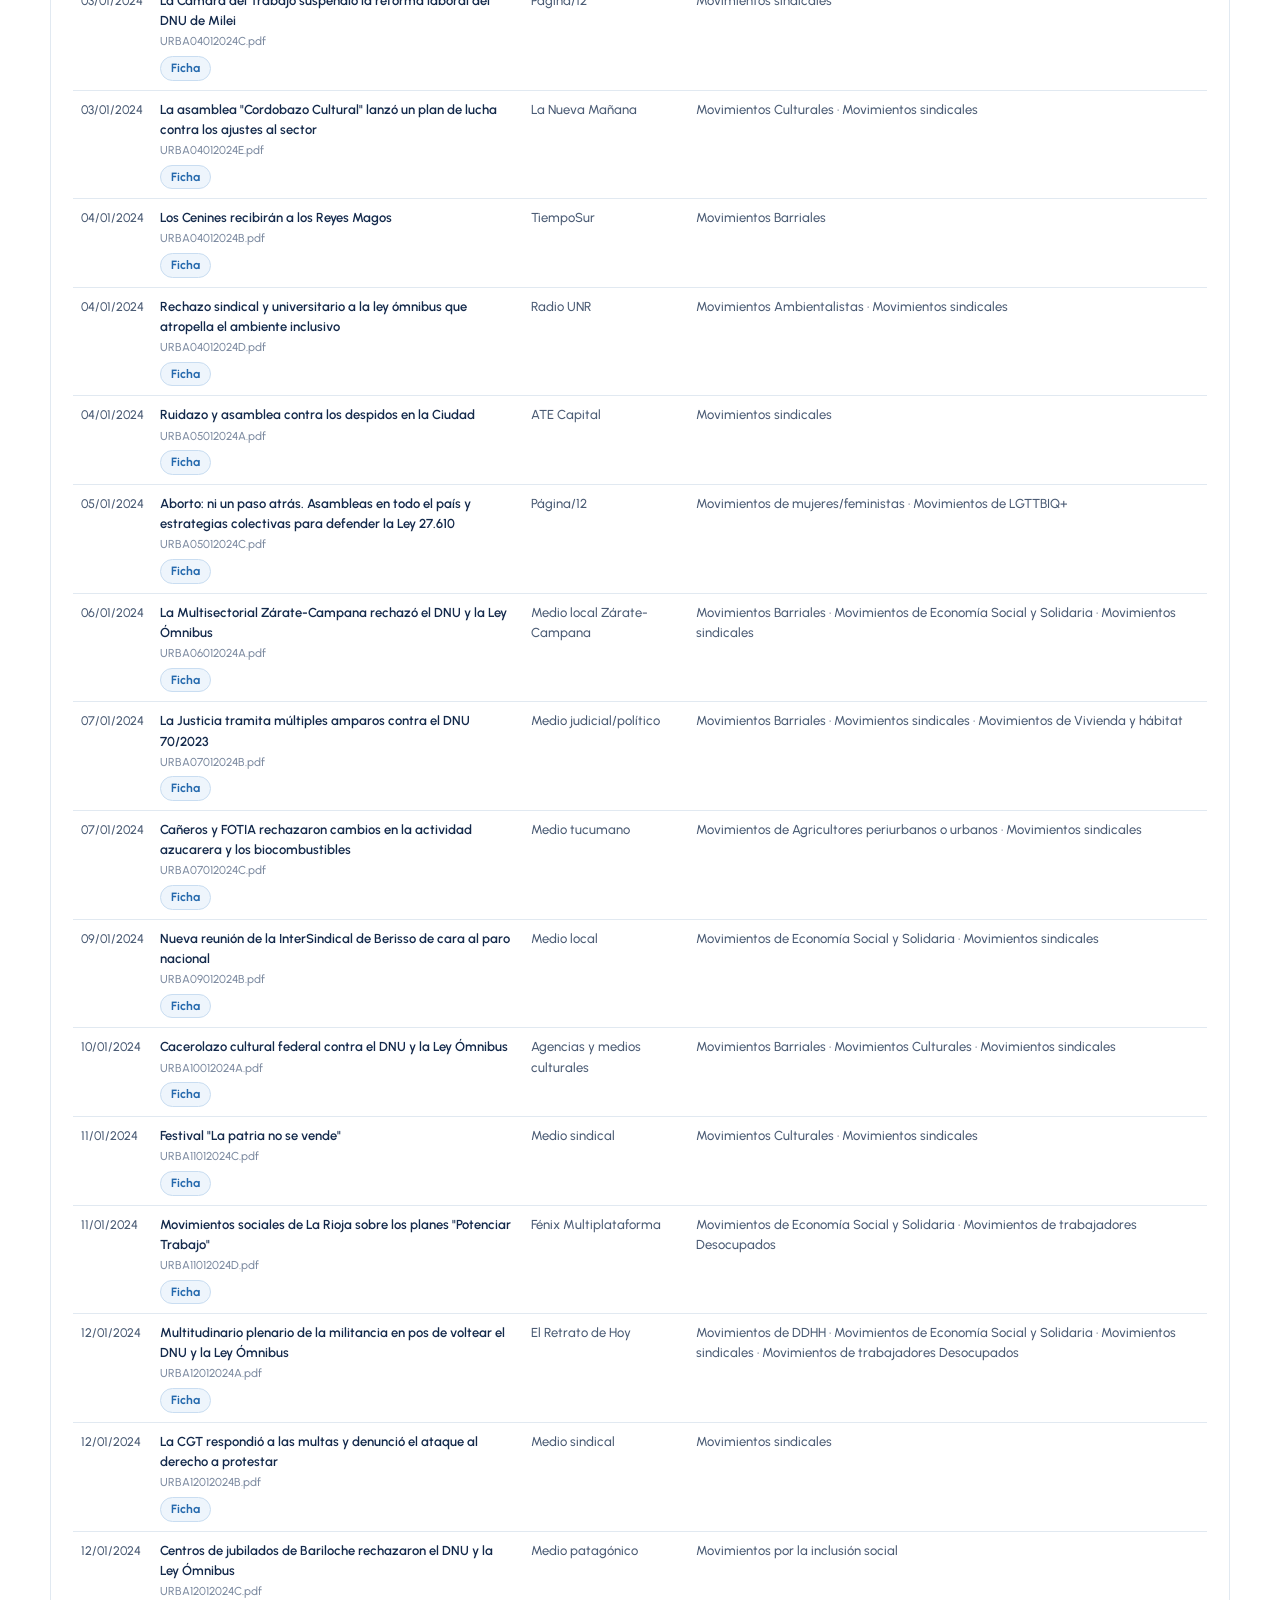
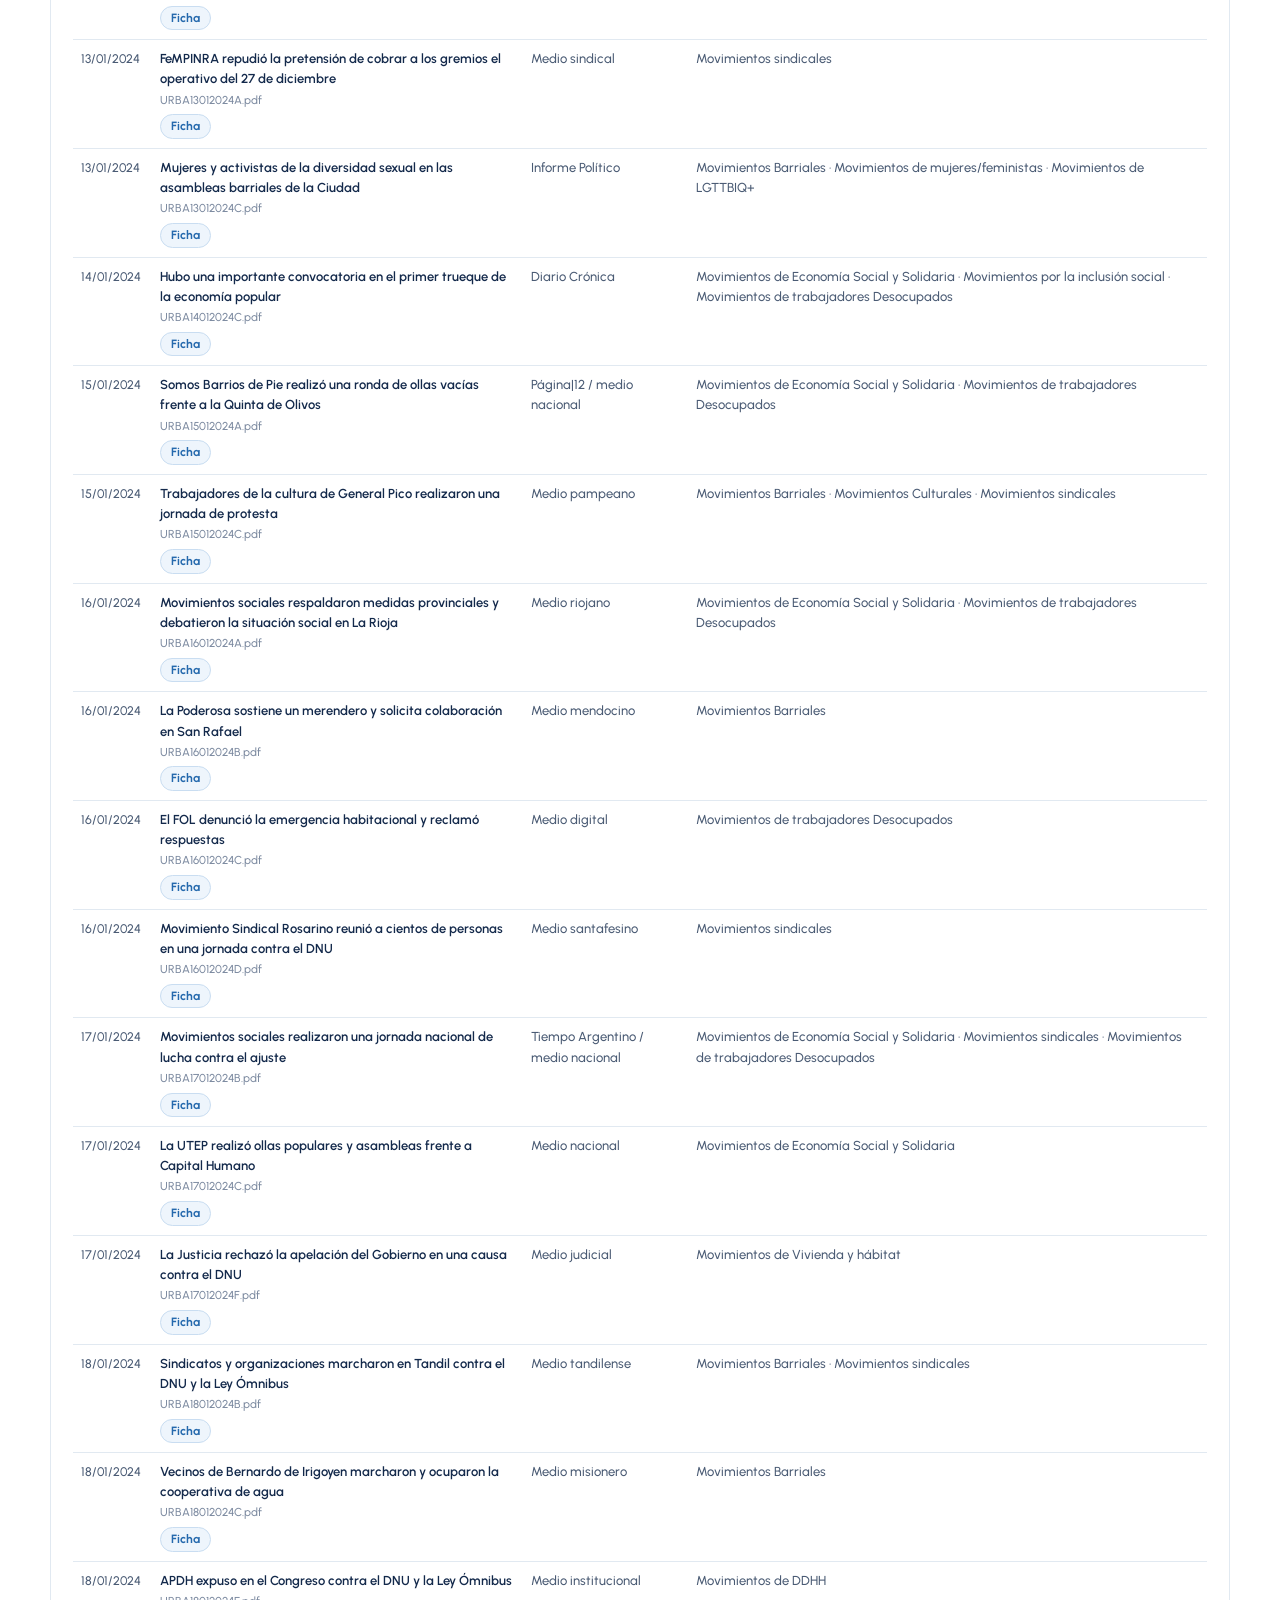
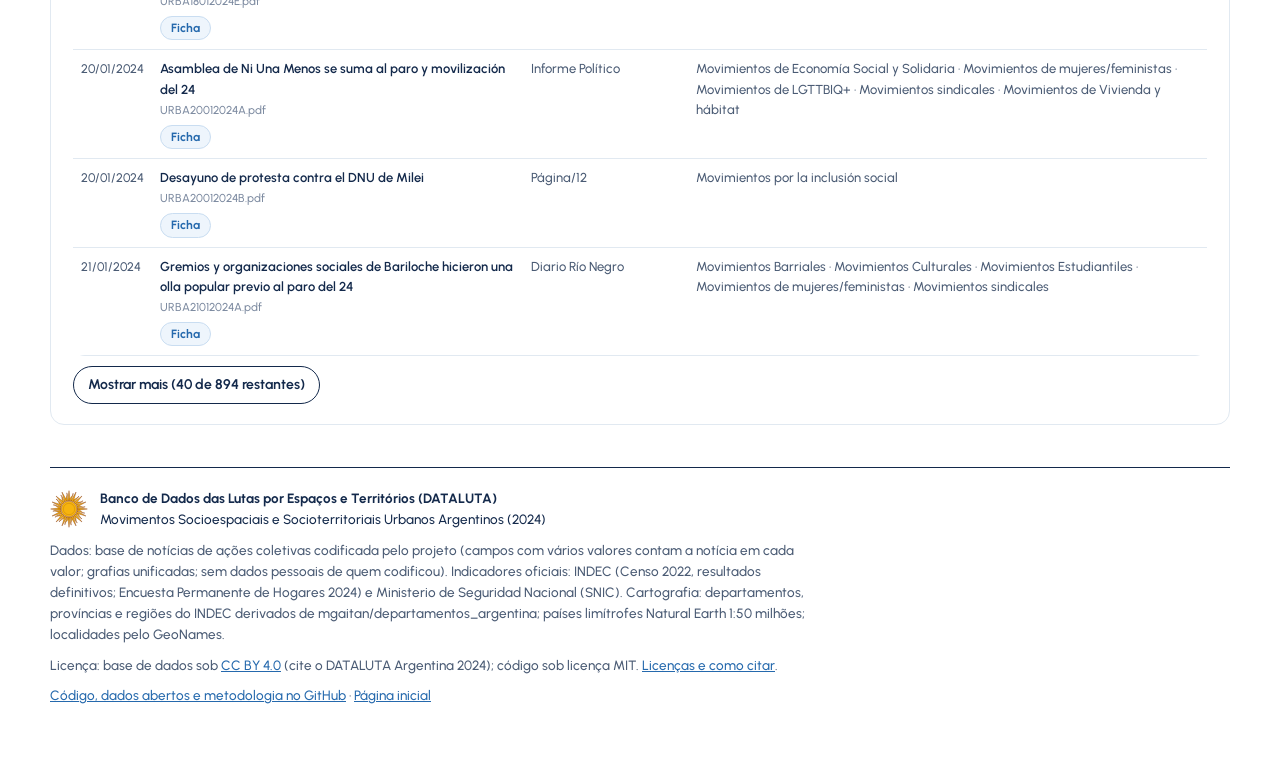
==== commit 6e72dee8: "Novas leituras e história guiada de 2024, sem mudar o que já existia - Contexto: gráfico de funil (P" ====
--- a/base/index.html
+++ b/base/index.html
@@ -10,12 +10,12 @@
 <meta property="og:description" content="Base interativa de notícias sobre ações coletivas na Argentina em 2024: distribuições, fluxos, tipologias, redes de movimentos, mapas com indicadores do INDEC e calendário.">
 <meta property="og:type" content="website">
 <link rel="preload" href="../assets/fonts/urbanist-latin-wght-normal.woff2" as="font" type="font/woff2" crossorigin>
-<link rel="stylesheet" href="../assets/css/fontes.css?v=20261030i">
+<link rel="stylesheet" href="../assets/css/fontes.css?v=20261030j">
 <link rel="stylesheet" href="../assets/js/vendor/leaflet-1.9.4/leaflet.css">
-<link rel="stylesheet" href="../assets/css/base.css?v=20261030i">
-<link rel="stylesheet" href="../assets/css/mapa-entrada.css?v=20261030i">
-<script src="../assets/js/mapa-entrada.js?v=20261030i" defer></script>
-<script src="../assets/js/atualizado.js?v=20261030i" defer></script>
+<link rel="stylesheet" href="../assets/css/base.css?v=20261030j">
+<link rel="stylesheet" href="../assets/css/mapa-entrada.css?v=20261030j">
+<script src="../assets/js/mapa-entrada.js?v=20261030j" defer></script>
+<script src="../assets/js/atualizado.js?v=20261030j" defer></script>
 </head>
 <body>
 <svg width="0" height="0" style="position:absolute" aria-hidden="true"><symbol id="sol" viewBox="-28 -28 56 56"><g fill="#f6b40e" stroke="#85340a" stroke-width=".6" stroke-linejoin="round"><path d="M-1.69 -12.38L0.00 -27.00L1.69 -12.38ZM3.17 -12.09L10.33 -24.94L6.31 -10.79ZM7.56 -9.96L19.09 -19.09L9.96 -7.56ZM10.79 -6.31L24.94 -10.33L12.09 -3.17ZM12.38 -1.69L27.00 0.00L12.38 1.69ZM12.09 3.17L24.94 10.33L10.79 6.31ZM9.96 7.56L19.09 19.09L7.56 9.96ZM6.31 10.79L10.33 24.94L3.17 12.09ZM1.69 12.38L0.00 27.00L-1.69 12.38ZM-3.17 12.09L-10.33 24.94L-6.31 10.79ZM-7.56 9.96L-19.09 19.09L-9.96 7.56ZM-10.79 6.31L-24.94 10.33L-12.09 3.17ZM-12.38 1.69L-27.00 0.00L-12.38 -1.69ZM-12.09 -3.17L-24.94 -10.33L-10.79 -6.31ZM-9.96 -7.56L-19.09 -19.09L-7.56 -9.96ZM-6.31 -10.79L-10.33 -24.94L-3.17 -12.09Z"/><path d="M1.08 -12.45C0.45 -16.99 6.22 -19.01 6.09 -23.22C6.27 -17.94 2.33 -15.83 3.77 -11.92ZM5.76 -11.09C6.92 -15.53 13.02 -15.18 14.51 -19.12C12.66 -14.17 8.21 -13.73 8.04 -9.57ZM9.57 -8.04C12.33 -11.70 17.84 -9.04 20.72 -12.11C17.12 -8.25 12.84 -9.54 11.09 -5.76ZM11.92 -3.77C15.87 -6.09 19.94 -1.53 23.78 -3.26C18.97 -1.07 15.52 -3.90 12.45 -1.08ZM12.45 1.08C16.99 0.45 19.01 6.22 23.22 6.09C17.94 6.27 15.83 2.33 11.92 3.77ZM11.09 5.76C15.53 6.92 15.18 13.02 19.12 14.51C14.17 12.66 13.73 8.21 9.57 8.04ZM8.04 9.57C11.70 12.33 9.04 17.84 12.11 20.72C8.25 17.12 9.54 12.84 5.76 11.09ZM3.77 11.92C6.09 15.87 1.53 19.94 3.26 23.78C1.07 18.97 3.90 15.52 1.08 12.45ZM-1.08 12.45C-0.45 16.99 -6.22 19.01 -6.09 23.22C-6.27 17.94 -2.33 15.83 -3.77 11.92ZM-5.76 11.09C-6.92 15.53 -13.02 15.18 -14.51 19.12C-12.66 14.17 -8.21 13.73 -8.04 9.57ZM-9.57 8.04C-12.33 11.70 -17.84 9.04 -20.72 12.11C-17.12 8.25 -12.84 9.54 -11.09 5.76ZM-11.92 3.77C-15.87 6.09 -19.94 1.53 -23.78 3.26C-18.97 1.07 -15.52 3.90 -12.45 1.08ZM-12.45 -1.08C-16.99 -0.45 -19.01 -6.22 -23.22 -6.09C-17.94 -6.27 -15.83 -2.33 -11.92 -3.77ZM-11.09 -5.76C-15.53 -6.92 -15.18 -13.02 -19.12 -14.51C-14.17 -12.66 -13.73 -8.21 -9.57 -8.04ZM-8.04 -9.57C-11.70 -12.33 -9.04 -17.84 -12.11 -20.72C-8.25 -17.12 -9.54 -12.84 -5.76 -11.09ZM-3.77 -11.92C-6.09 -15.87 -1.53 -19.94 -3.26 -23.78C-1.07 -18.97 -3.90 -15.52 -1.08 -12.45Z"/><circle r="11.5"/></g><circle r="8.4" fill="none" stroke="#85340a" stroke-width=".5" opacity=".55"/></symbol></svg>
@@ -469,6 +469,6 @@
 <script src="../assets/js/vendor/d3-sankey-0.12.3.min.js"></script>
 <script src="../assets/js/vendor/topojson-client-3.1.0.min.js"></script>
 <script src="../assets/js/vendor/leaflet-1.9.4/leaflet.js"></script>
-<script src="../assets/js/app/carregar.js?v=20261030i"></script>
+<script src="../assets/js/app/carregar.js?v=20261030j"></script>
 </body>
 </html>
--- a/assets/css/base.css
+++ b/assets/css/base.css
@@ -474,3 +474,45 @@
 /* data de atualização dos dados (atualizado.js) */
 .atualizado{margin:0;font-size:13.5px;color:#4a5b74}
 .atualizado time{font-weight:700;color:#13294b}
+
+/* ===================== Novas leituras (nl-*.js), acrescentadas ao fim das abas ===================== */
+.nl-painel{margin-top:34px;padding-top:22px;border-top:2px solid var(--line-2)}
+.nl-selo{font-size:11.5px;font-weight:800;letter-spacing:.06em;text-transform:uppercase;color:#1d5994;background:#e6f0f9;border-radius:999px;padding:3px 10px}
+.nl-intro{max-width:90ch}
+.nl-ctl{display:flex;flex-wrap:wrap;gap:10px 16px;align-items:flex-end;margin:6px 0 8px}
+.nl-leitura{margin:6px 0 10px;font-size:15px;line-height:1.5;color:var(--ink);max-width:95ch}
+.nl-chart{position:relative}
+.nl-dados{margin-top:8px}
+.nl-dados summary,.nl-calc summary{cursor:pointer;font-size:13.5px;font-weight:700;color:#2569ad}
+.nl-tab{border-collapse:collapse;font-size:13px;margin-top:8px;width:100%;max-width:900px}
+.nl-tab th{text-align:left;border-bottom:1px solid var(--line-2);padding:5px 8px;color:var(--ink-2);font-weight:650}
+.nl-tab td{border-bottom:1px solid var(--line);padding:4px 8px}
+.nl-tab td:not(:first-child),.nl-tab th:not(:first-child){text-align:right;font-variant-numeric:tabular-nums}
+.nl-dados{max-height:none}
+.nl-dados[open]{max-height:420px;overflow:auto}
+.nl-calc ul{margin:8px 0 0;padding-left:1.2em;font-size:13.5px;color:var(--ink-2);display:grid;gap:4px;max-width:95ch}
+.nl-leg{display:flex;flex-wrap:wrap;gap:6px 14px;margin:0 0 8px;font-size:13px;color:var(--ink-2)}
+.nl-leg-it{display:inline-flex;align-items:center;gap:6px;cursor:default}
+.nl-leg-it i{width:11px;height:11px;border-radius:50%;display:inline-block}
+.nl-apagado{opacity:.12}
+/* funil */
+.nl-funil-998{fill:#e7eef6}
+.nl-funil-95{fill:#d3e1ef}
+.nl-funil-media{stroke:#1d5994;stroke-width:1.4;stroke-dasharray:5 4}
+.nl-funil-rot{font-size:11.5px;fill:#1d5994;font-weight:650}
+.nl-funil-nome{font-size:11.5px;fill:var(--ink);paint-order:stroke;stroke:#fff;stroke-width:3px;stroke-linejoin:round;pointer-events:none}
+.nl-fp{stroke:#fff;stroke-width:1}
+.nl-fp-m{fill:#9aa7b6}
+.nl-fp-a1{fill:#E69F00}.nl-fp-a2{fill:#D55E00}
+.nl-fp-b1{fill:#56B4E9}.nl-fp-b2{fill:#0072B2}
+.nl-mapa-tit{font-size:12.5px;font-weight:700;fill:var(--ink)}
+.nl-mapa-rot{font-size:11.5px;fill:var(--ink-2)}
+.nl-carto-rot{fill:#13294b;font-weight:700;pointer-events:none}
+.nl-carto-rot.nl-claro{fill:#fff}
+.nl-carto-rot.nl-fora{font-size:10.5px;font-weight:650;paint-order:stroke;stroke:#fff;stroke-width:3px;stroke-linejoin:round}
+.nl-vazio-c{font-size:14px;color:var(--ink-2);display:flex;flex-wrap:wrap;gap:10px;align-items:center}
+.nl-calor-v{font-size:10.5px;font-weight:700;fill:#13294b;pointer-events:none}
+.nl-calor-v.nl-claro{fill:#fff}
+.nl-perfil-g{display:grid;grid-template-columns:repeat(auto-fit,minmax(380px,1fr));gap:12px 28px}
+.nl-perfil-c h3{margin:6px 0 2px;font-size:13px;font-weight:800;letter-spacing:.05em;text-transform:uppercase;color:var(--ink-2)}
+.nl-ev-n{font-size:9.5px;font-weight:800;fill:#fff;pointer-events:none}
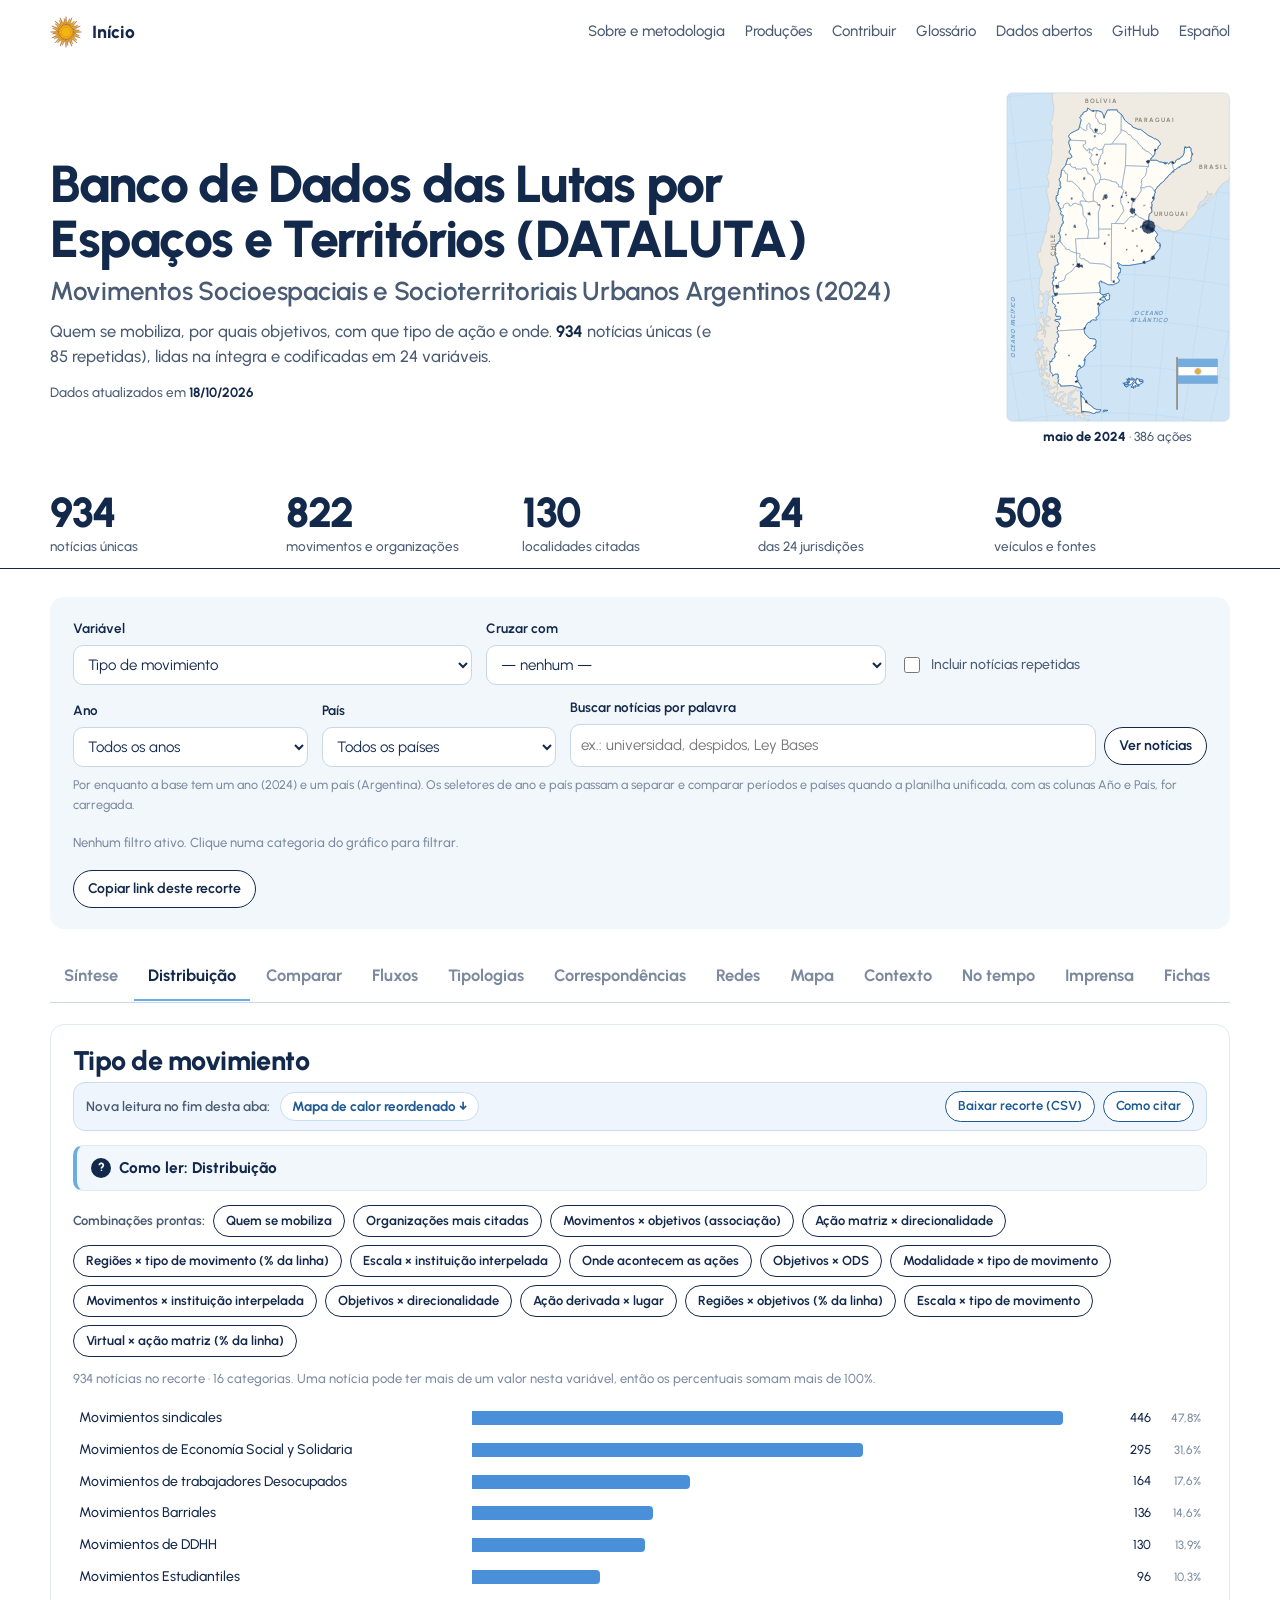
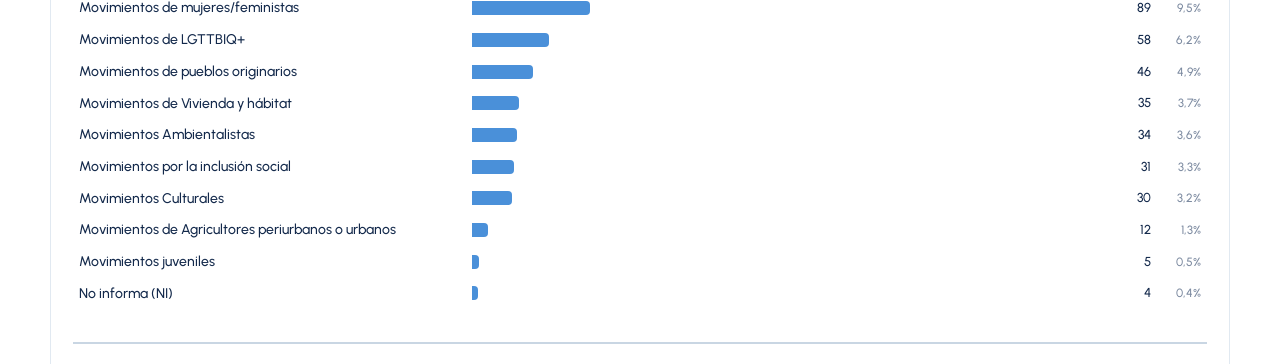
==== commit e37868ec: "Atalhos para as novas leituras, downloads de gráficos e tabelas, e como citar Faixa no topo de cada " ====
--- a/base/index.html
+++ b/base/index.html
@@ -10,12 +10,12 @@
 <meta property="og:description" content="Base interativa de notícias sobre ações coletivas na Argentina em 2024: distribuições, fluxos, tipologias, redes de movimentos, mapas com indicadores do INDEC e calendário.">
 <meta property="og:type" content="website">
 <link rel="preload" href="../assets/fonts/urbanist-latin-wght-normal.woff2" as="font" type="font/woff2" crossorigin>
-<link rel="stylesheet" href="../assets/css/fontes.css?v=20261030j">
+<link rel="stylesheet" href="../assets/css/fontes.css?v=20261030k">
 <link rel="stylesheet" href="../assets/js/vendor/leaflet-1.9.4/leaflet.css">
-<link rel="stylesheet" href="../assets/css/base.css?v=20261030j">
-<link rel="stylesheet" href="../assets/css/mapa-entrada.css?v=20261030j">
-<script src="../assets/js/mapa-entrada.js?v=20261030j" defer></script>
-<script src="../assets/js/atualizado.js?v=20261030j" defer></script>
+<link rel="stylesheet" href="../assets/css/base.css?v=20261030k">
+<link rel="stylesheet" href="../assets/css/mapa-entrada.css?v=20261030k">
+<script src="../assets/js/mapa-entrada.js?v=20261030k" defer></script>
+<script src="../assets/js/atualizado.js?v=20261030k" defer></script>
 </head>
 <body>
 <svg width="0" height="0" style="position:absolute" aria-hidden="true"><symbol id="sol" viewBox="-28 -28 56 56"><g fill="#f6b40e" stroke="#85340a" stroke-width=".6" stroke-linejoin="round"><path d="M-1.69 -12.38L0.00 -27.00L1.69 -12.38ZM3.17 -12.09L10.33 -24.94L6.31 -10.79ZM7.56 -9.96L19.09 -19.09L9.96 -7.56ZM10.79 -6.31L24.94 -10.33L12.09 -3.17ZM12.38 -1.69L27.00 0.00L12.38 1.69ZM12.09 3.17L24.94 10.33L10.79 6.31ZM9.96 7.56L19.09 19.09L7.56 9.96ZM6.31 10.79L10.33 24.94L3.17 12.09ZM1.69 12.38L0.00 27.00L-1.69 12.38ZM-3.17 12.09L-10.33 24.94L-6.31 10.79ZM-7.56 9.96L-19.09 19.09L-9.96 7.56ZM-10.79 6.31L-24.94 10.33L-12.09 3.17ZM-12.38 1.69L-27.00 0.00L-12.38 -1.69ZM-12.09 -3.17L-24.94 -10.33L-10.79 -6.31ZM-9.96 -7.56L-19.09 -19.09L-7.56 -9.96ZM-6.31 -10.79L-10.33 -24.94L-3.17 -12.09Z"/><path d="M1.08 -12.45C0.45 -16.99 6.22 -19.01 6.09 -23.22C6.27 -17.94 2.33 -15.83 3.77 -11.92ZM5.76 -11.09C6.92 -15.53 13.02 -15.18 14.51 -19.12C12.66 -14.17 8.21 -13.73 8.04 -9.57ZM9.57 -8.04C12.33 -11.70 17.84 -9.04 20.72 -12.11C17.12 -8.25 12.84 -9.54 11.09 -5.76ZM11.92 -3.77C15.87 -6.09 19.94 -1.53 23.78 -3.26C18.97 -1.07 15.52 -3.90 12.45 -1.08ZM12.45 1.08C16.99 0.45 19.01 6.22 23.22 6.09C17.94 6.27 15.83 2.33 11.92 3.77ZM11.09 5.76C15.53 6.92 15.18 13.02 19.12 14.51C14.17 12.66 13.73 8.21 9.57 8.04ZM8.04 9.57C11.70 12.33 9.04 17.84 12.11 20.72C8.25 17.12 9.54 12.84 5.76 11.09ZM3.77 11.92C6.09 15.87 1.53 19.94 3.26 23.78C1.07 18.97 3.90 15.52 1.08 12.45ZM-1.08 12.45C-0.45 16.99 -6.22 19.01 -6.09 23.22C-6.27 17.94 -2.33 15.83 -3.77 11.92ZM-5.76 11.09C-6.92 15.53 -13.02 15.18 -14.51 19.12C-12.66 14.17 -8.21 13.73 -8.04 9.57ZM-9.57 8.04C-12.33 11.70 -17.84 9.04 -20.72 12.11C-17.12 8.25 -12.84 9.54 -11.09 5.76ZM-11.92 3.77C-15.87 6.09 -19.94 1.53 -23.78 3.26C-18.97 1.07 -15.52 3.90 -12.45 1.08ZM-12.45 -1.08C-16.99 -0.45 -19.01 -6.22 -23.22 -6.09C-17.94 -6.27 -15.83 -2.33 -11.92 -3.77ZM-11.09 -5.76C-15.53 -6.92 -15.18 -13.02 -19.12 -14.51C-14.17 -12.66 -13.73 -8.21 -9.57 -8.04ZM-8.04 -9.57C-11.70 -12.33 -9.04 -17.84 -12.11 -20.72C-8.25 -17.12 -9.54 -12.84 -5.76 -11.09ZM-3.77 -11.92C-6.09 -15.87 -1.53 -19.94 -3.26 -23.78C-1.07 -18.97 -3.90 -15.52 -1.08 -12.45Z"/><circle r="11.5"/></g><circle r="8.4" fill="none" stroke="#85340a" stroke-width=".5" opacity=".55"/></symbol></svg>
@@ -469,6 +469,6 @@
 <script src="../assets/js/vendor/d3-sankey-0.12.3.min.js"></script>
 <script src="../assets/js/vendor/topojson-client-3.1.0.min.js"></script>
 <script src="../assets/js/vendor/leaflet-1.9.4/leaflet.js"></script>
-<script src="../assets/js/app/carregar.js?v=20261030j"></script>
+<script src="../assets/js/app/carregar.js?v=20261030k"></script>
 </body>
 </html>
--- a/assets/css/base.css
+++ b/assets/css/base.css
@@ -516,3 +516,26 @@
 .nl-perfil-g{display:grid;grid-template-columns:repeat(auto-fit,minmax(380px,1fr));gap:12px 28px}
 .nl-perfil-c h3{margin:6px 0 2px;font-size:13px;font-weight:800;letter-spacing:.05em;text-transform:uppercase;color:var(--ink-2)}
 .nl-ev-n{font-size:9.5px;font-weight:800;fill:#fff;pointer-events:none}
+
+/* atalhos, downloads e citação (uso.js, 30/10/2026) */
+.uso-atalhos{display:flex;flex-wrap:wrap;gap:8px 18px;align-items:center;justify-content:space-between;background:#eef5fc;border:1px solid #c9ddf1;border-radius:12px;padding:8px 12px;margin:0 0 14px;font-size:13.5px}
+.uso-novas{display:flex;flex-wrap:wrap;gap:6px 10px;align-items:center}
+.uso-novas:empty{display:none}
+.uso-rot{color:var(--ink-2);font-weight:600}
+.uso-ir{font-weight:700;color:#1d5994;background:#fff;border:1px solid #c9ddf1;border-radius:999px;padding:3px 11px;text-decoration:none}
+.uso-ir:hover,.uso-ir:focus-visible{background:#1d5994;color:#fff}
+.uso-acoes{display:flex;flex-wrap:wrap;gap:8px;margin-left:auto}
+.uso-bt{font:inherit;font-size:13px;font-weight:650;border:1px solid #1d5994;background:#fff;color:#1d5994;border-radius:999px;padding:4px 12px;cursor:pointer}
+.uso-bt:hover,.uso-bt:focus-visible{background:#1d5994;color:#fff}
+.uso-bt-p{font-size:12px;padding:3px 10px;border-color:#c9ddf1}
+.uso-baixar{display:flex;flex-wrap:wrap;gap:6px;align-items:center;justify-content:flex-end;margin:6px 0 4px}
+.uso-baixar[hidden]{display:none}
+.uso-tab-csv{margin:8px 0 4px}
+dialog.uso-dlg{width:min(760px,calc(100vw - 24px));max-height:calc(100vh - 32px);border:0;border-radius:18px;padding:22px 24px 18px;box-shadow:0 18px 60px rgba(19,41,75,.28);color:var(--ink);overflow:auto;position:relative}
+dialog.uso-dlg::backdrop{background:rgba(19,41,75,.45)}
+dialog.uso-dlg h2{margin:0 36px 8px 0;font-size:22px}
+dialog.uso-dlg .fn-fechar{position:absolute;top:12px;right:14px;margin:0}
+.uso-cit{border:1px solid var(--line);border-radius:12px;padding:10px 12px;margin:10px 0}
+.uso-cit-cab{display:flex;gap:10px;align-items:center;margin-bottom:6px}
+.uso-cit pre{margin:0;white-space:pre-wrap;word-break:break-word;font:13px/1.5 ui-monospace,SFMono-Regular,Menlo,monospace;background:var(--nevoa,#f3f6fa);padding:8px 10px;border-radius:8px}
+@media (max-width:640px){.uso-acoes{margin-left:0}}
